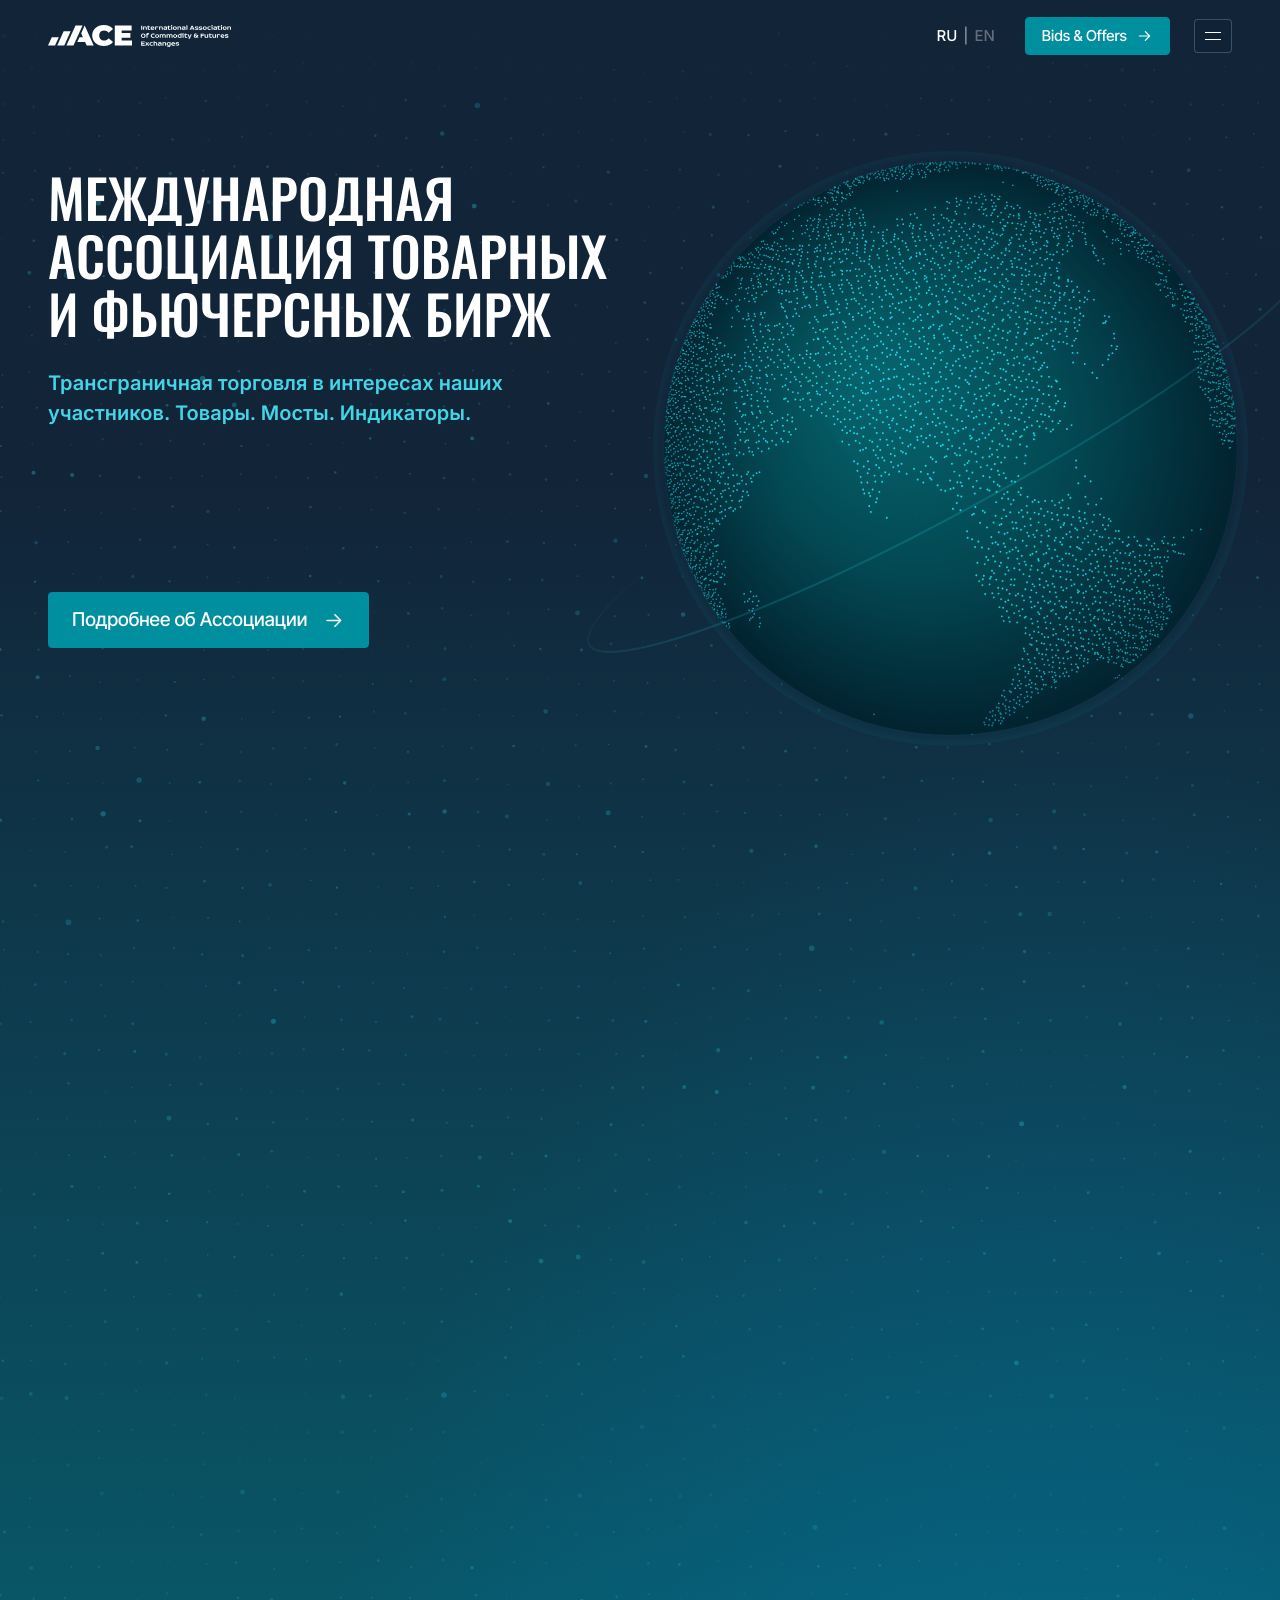
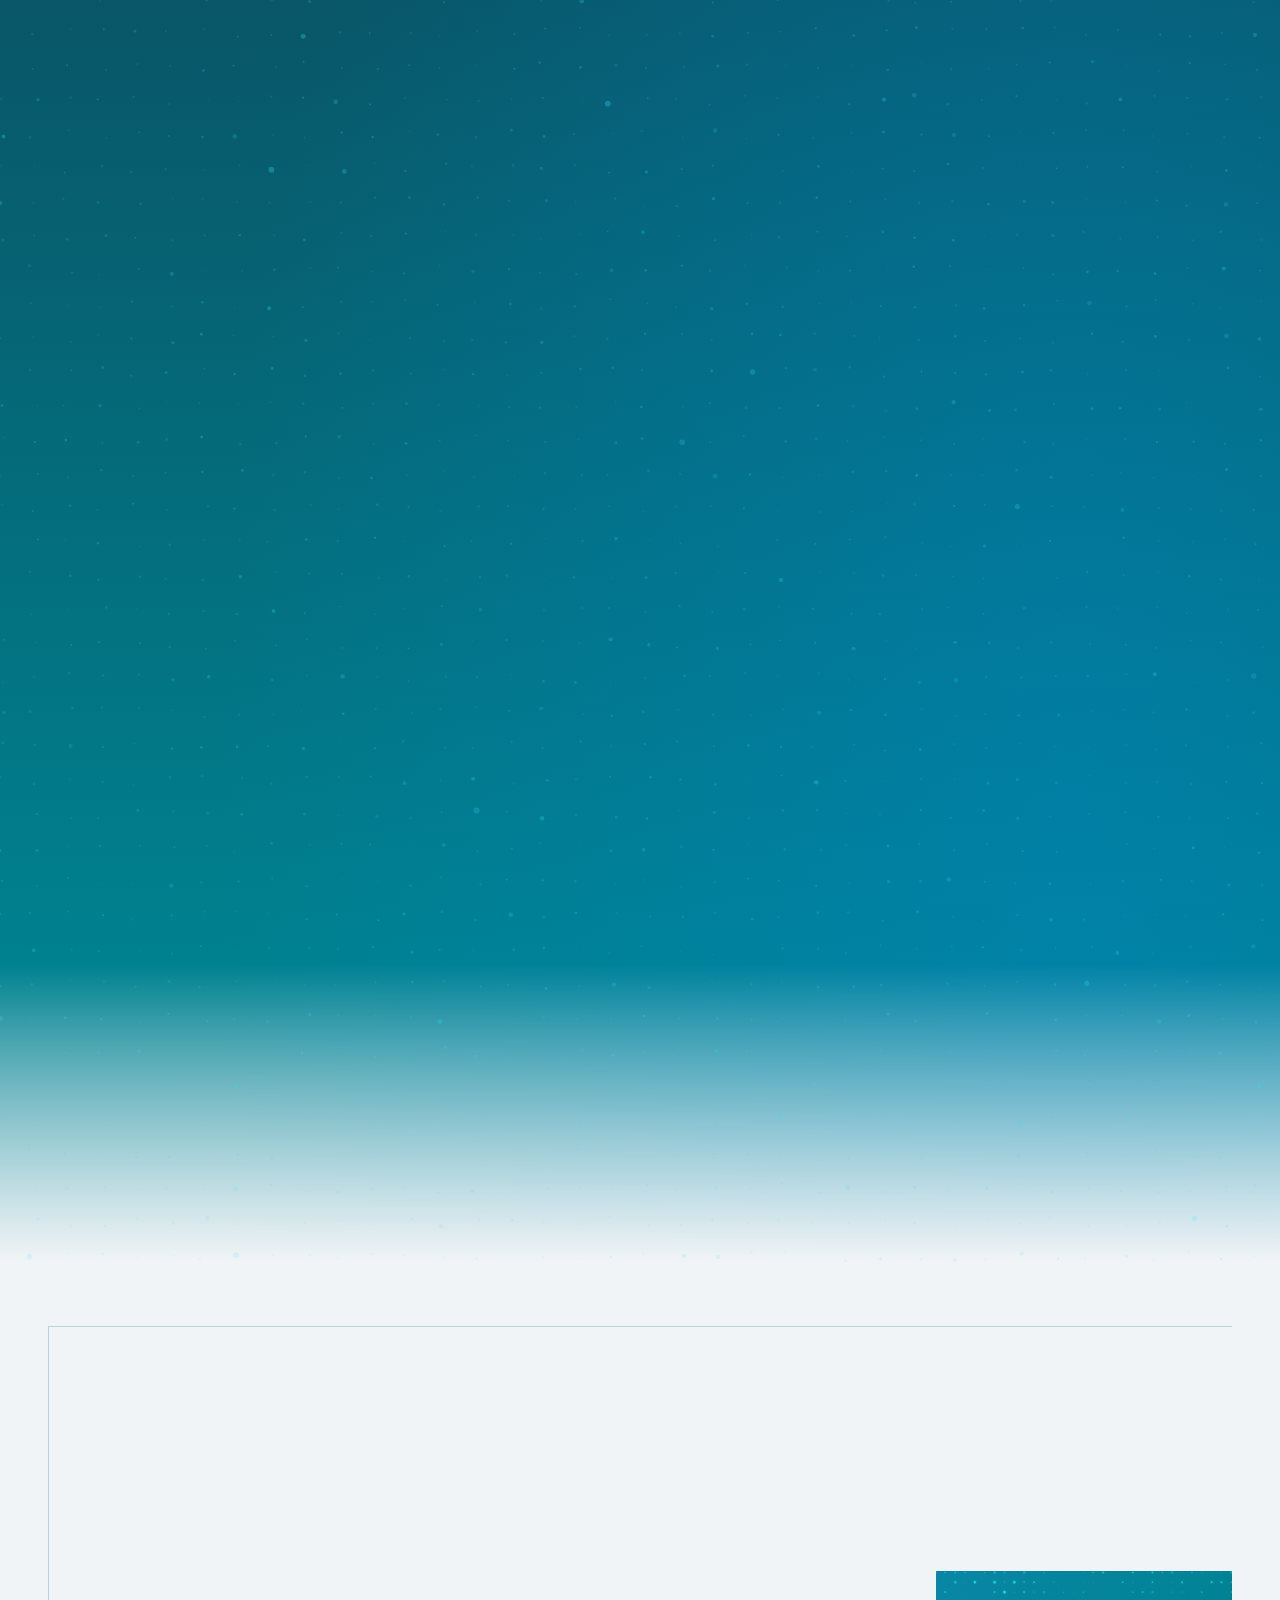
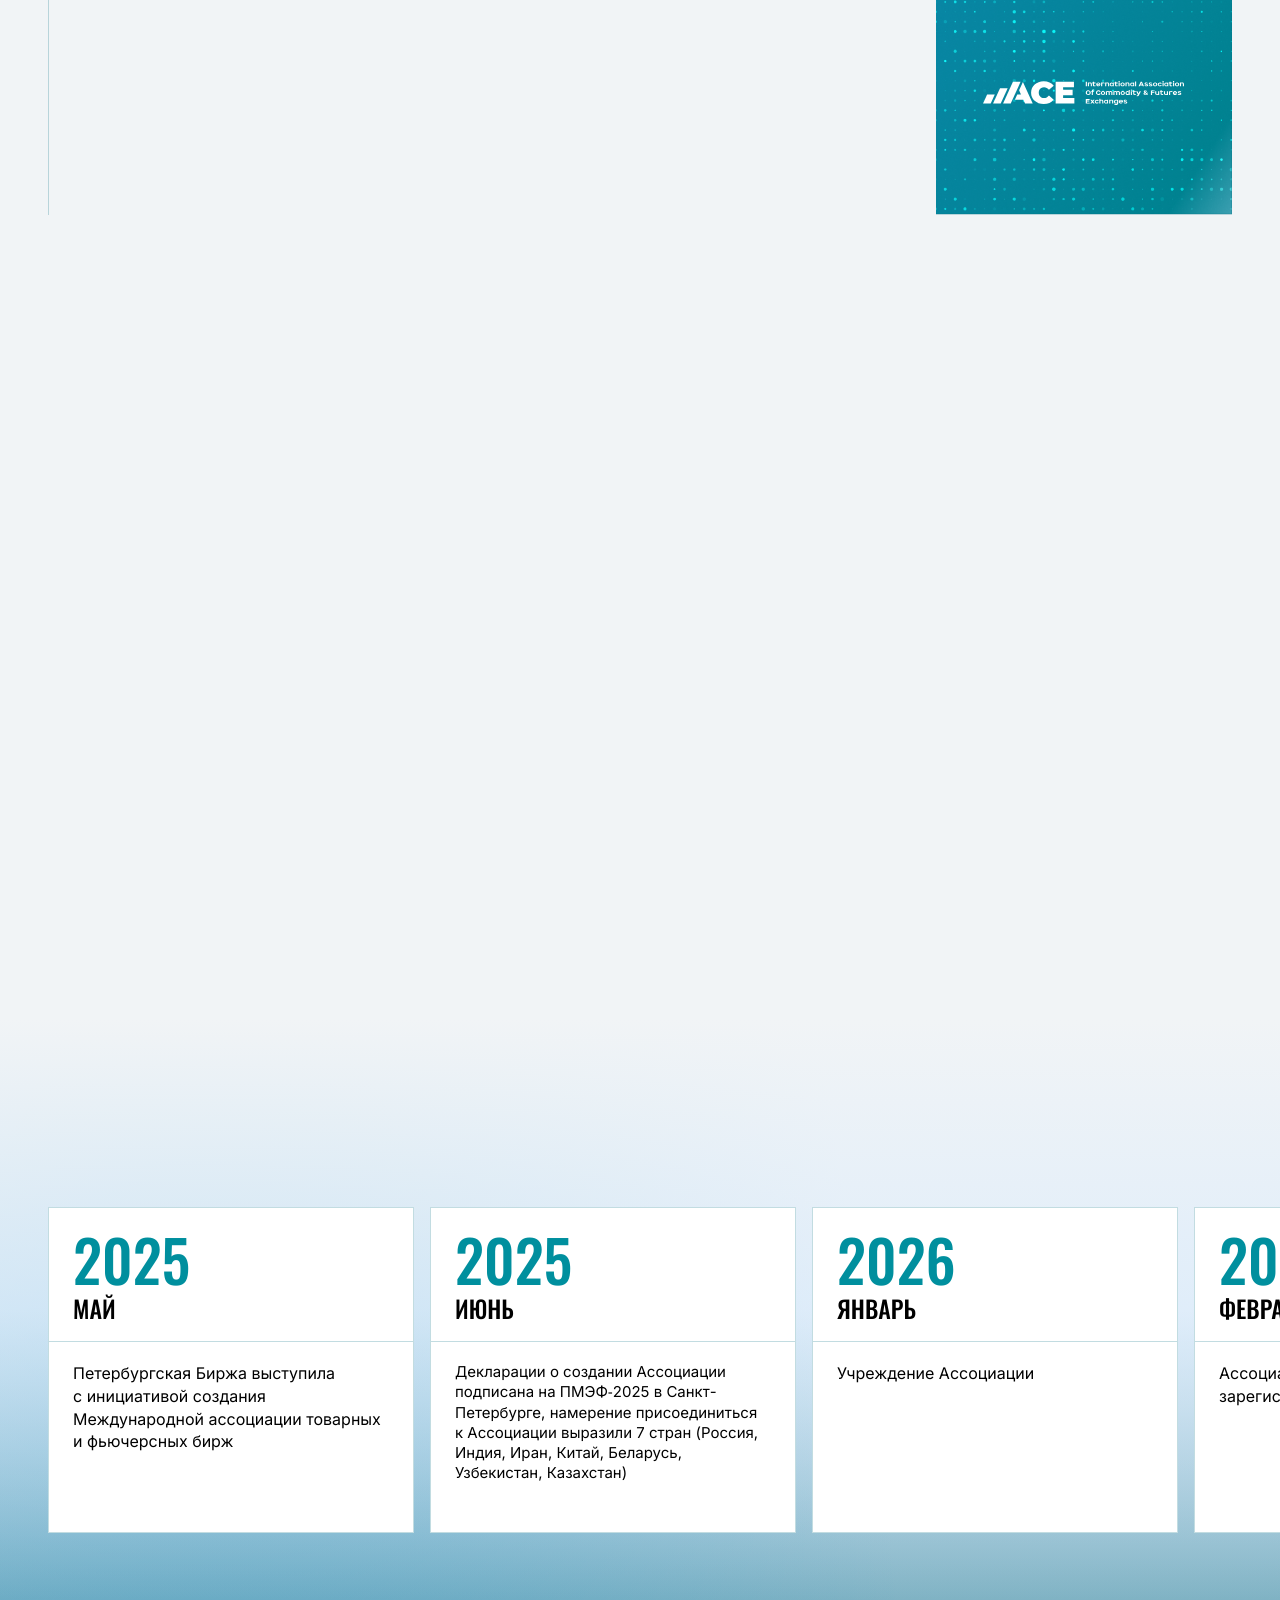
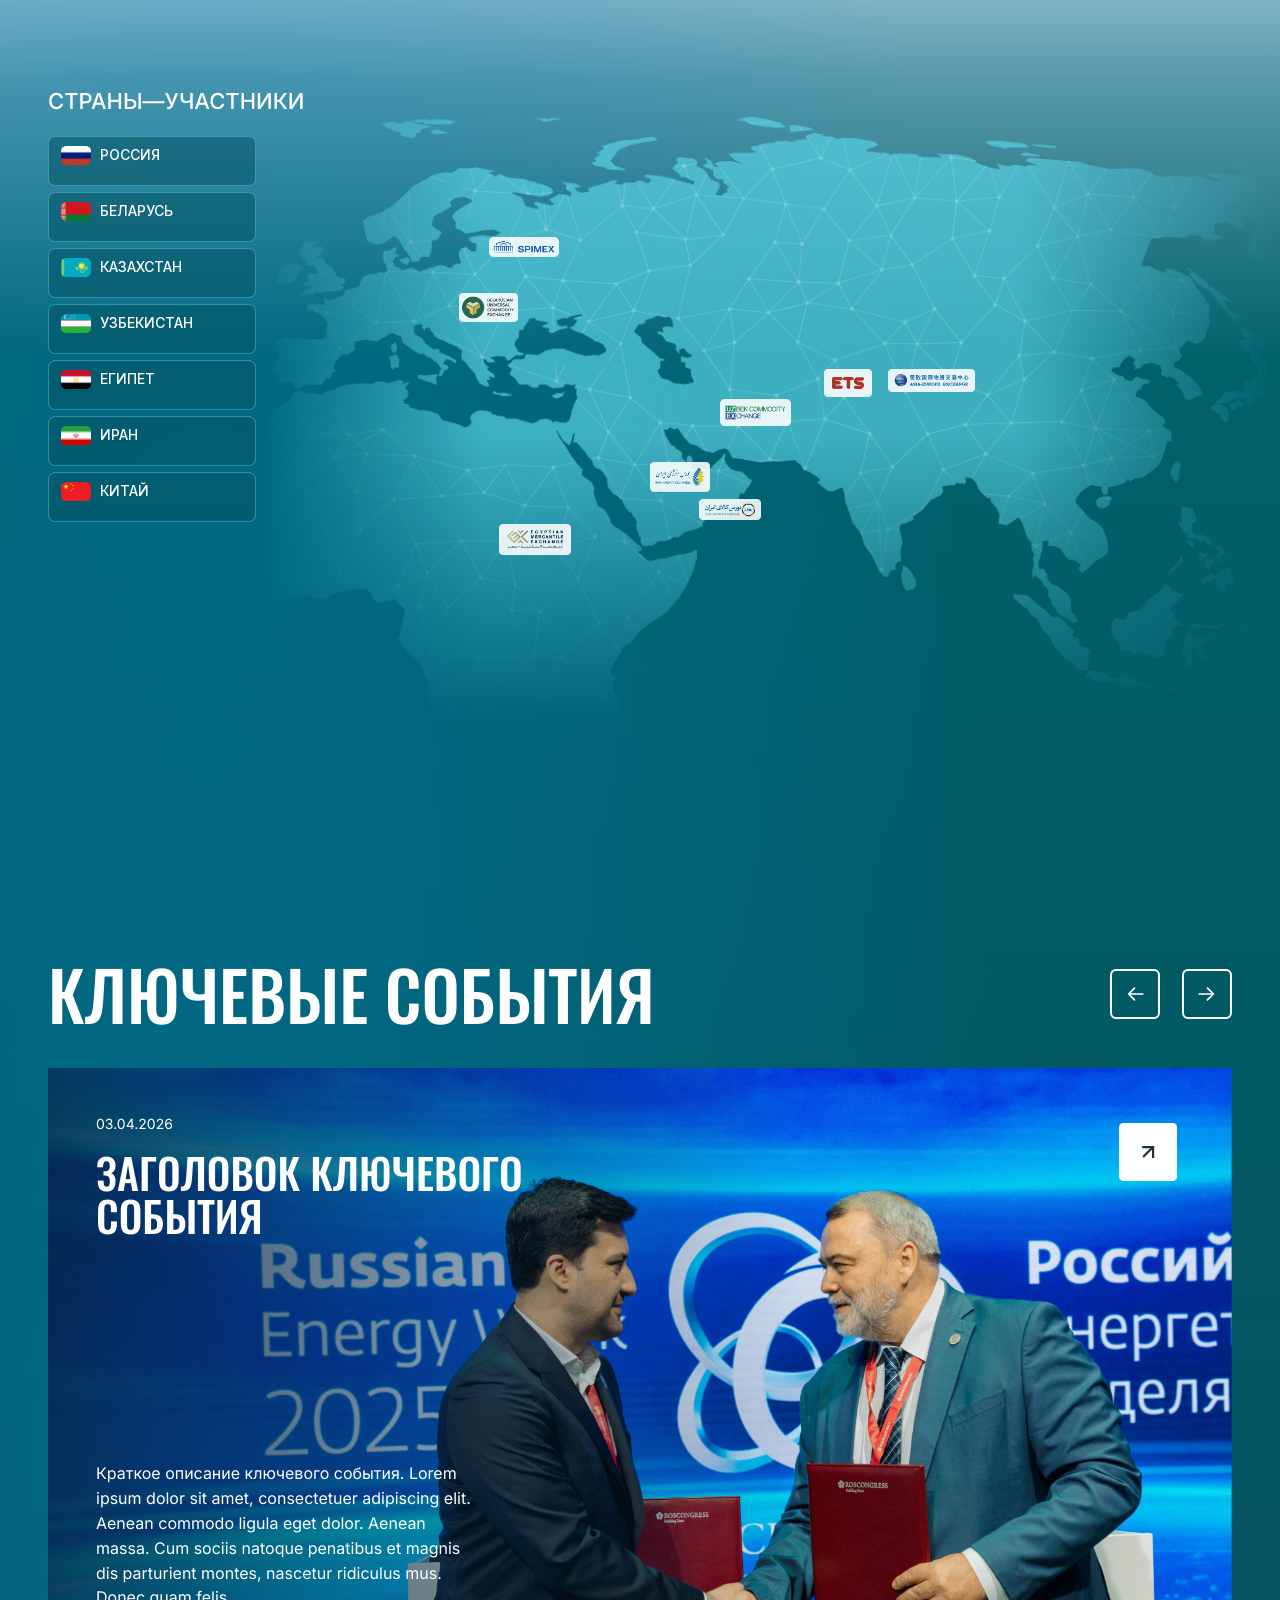
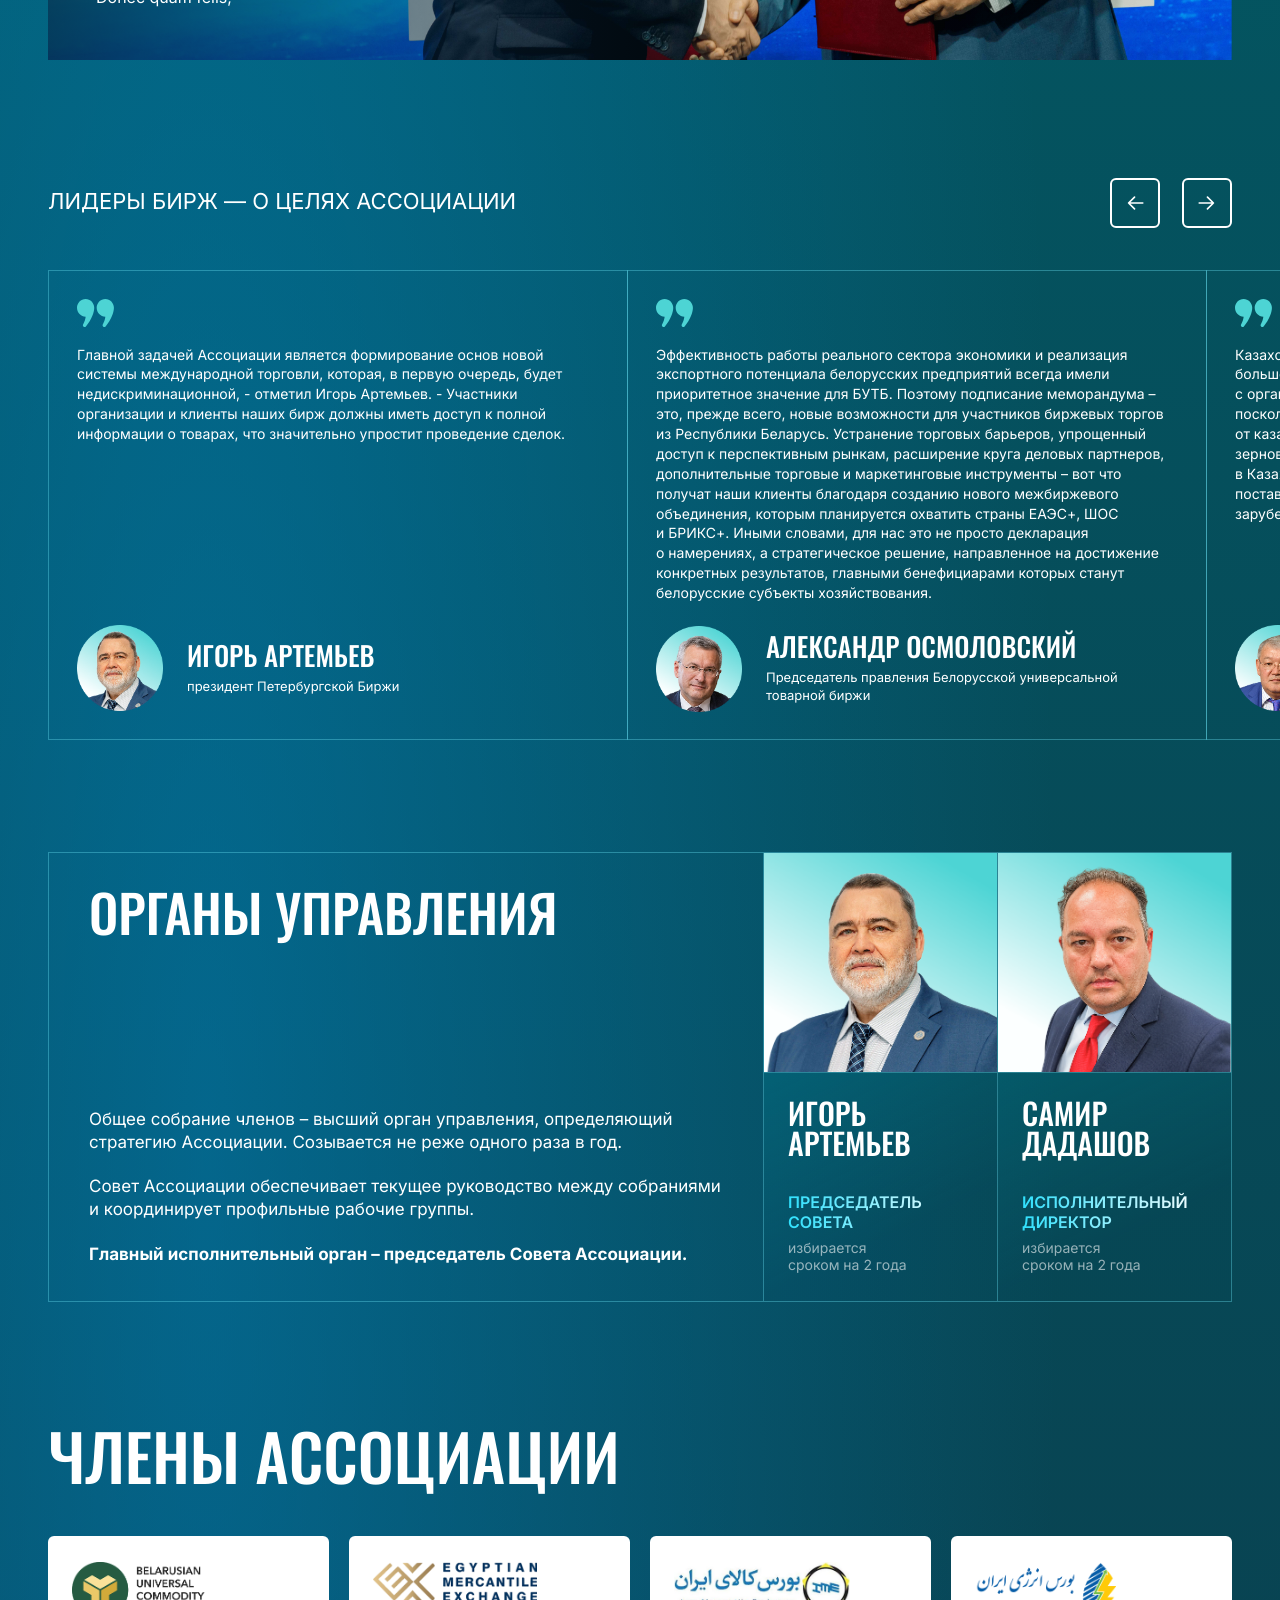
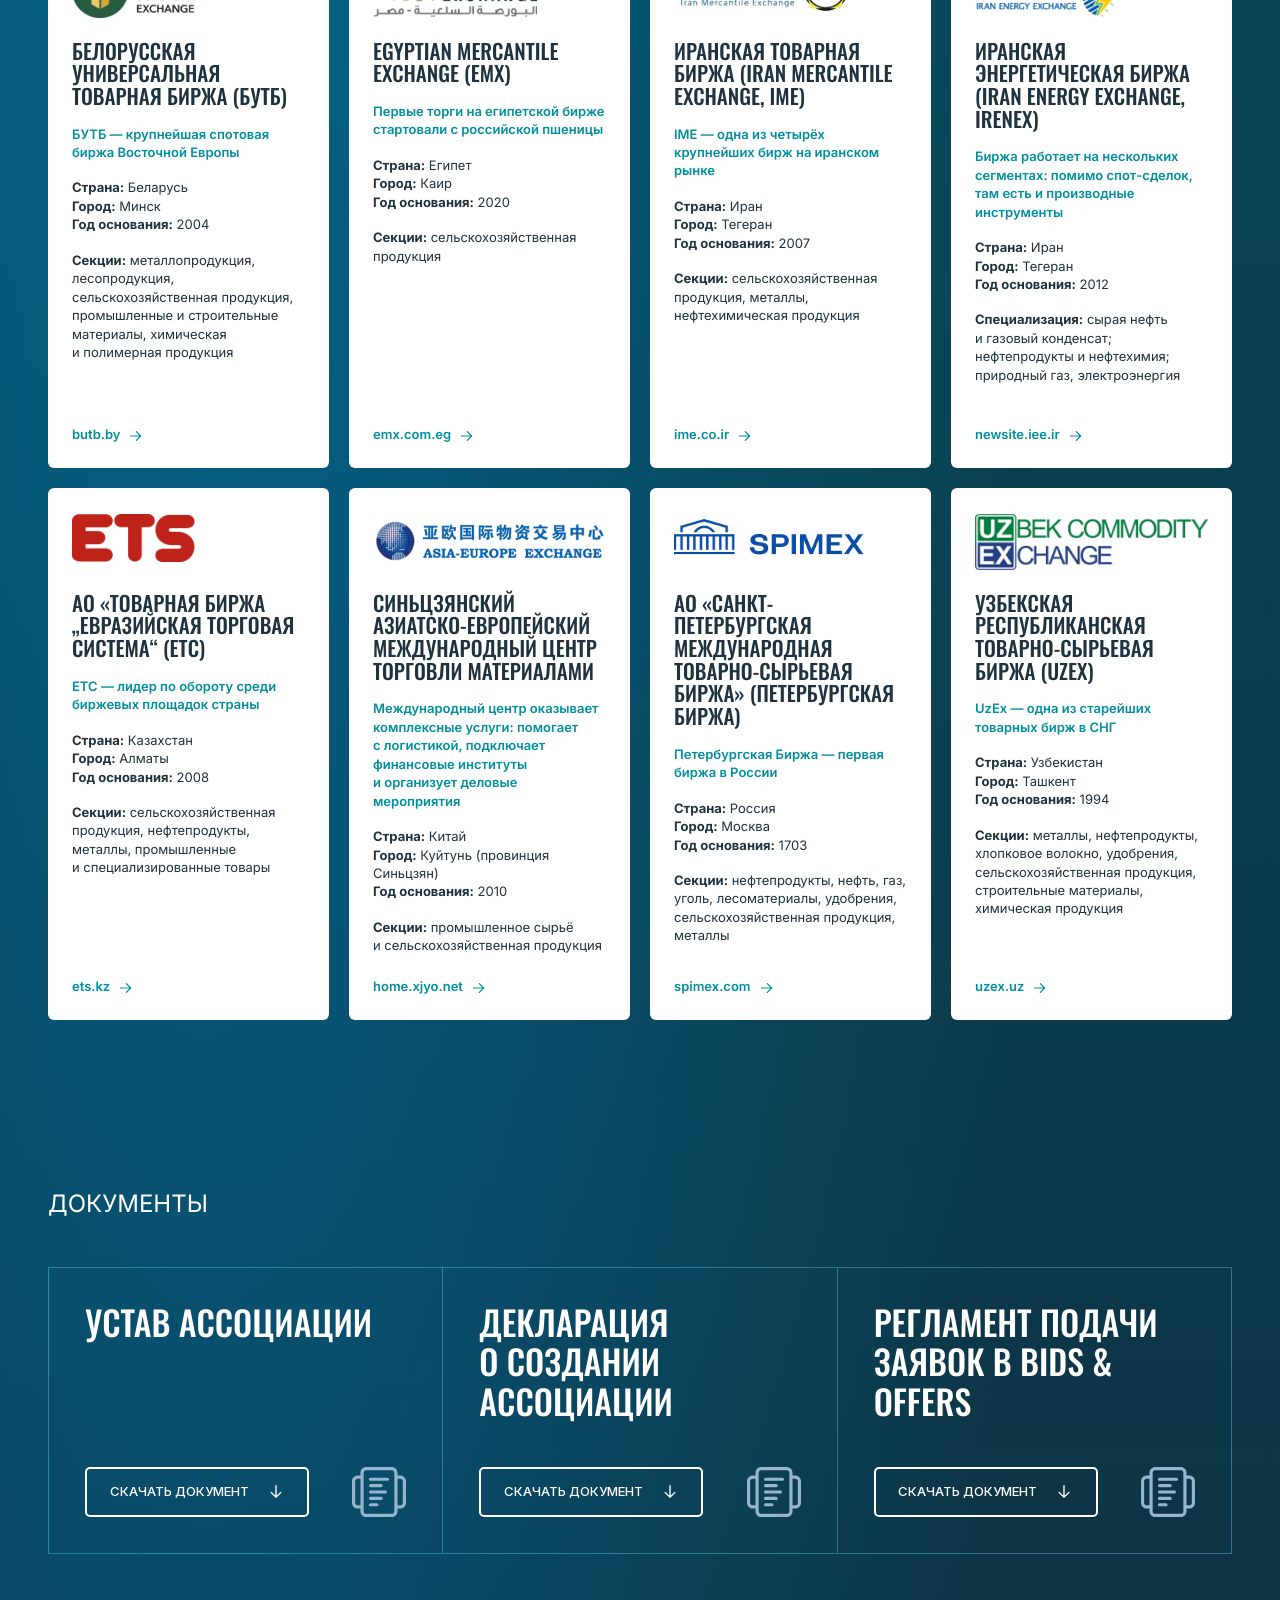
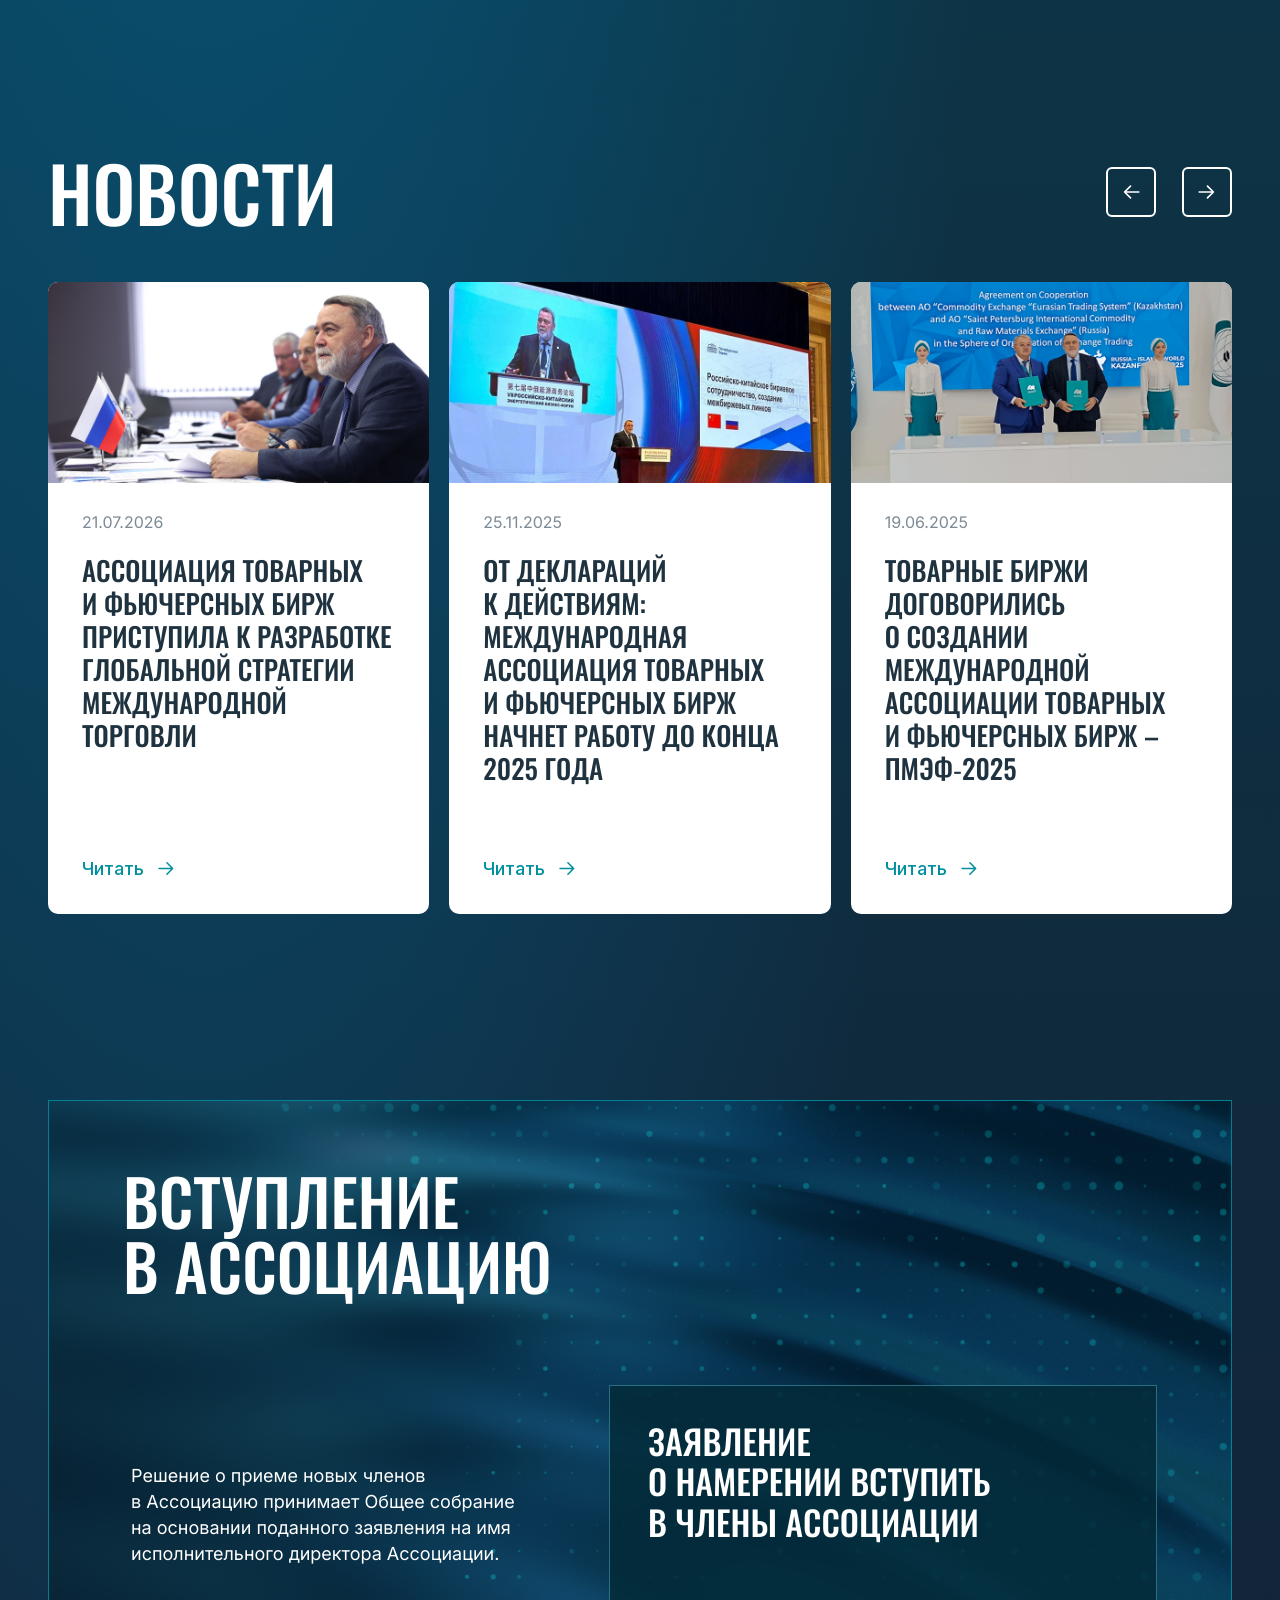
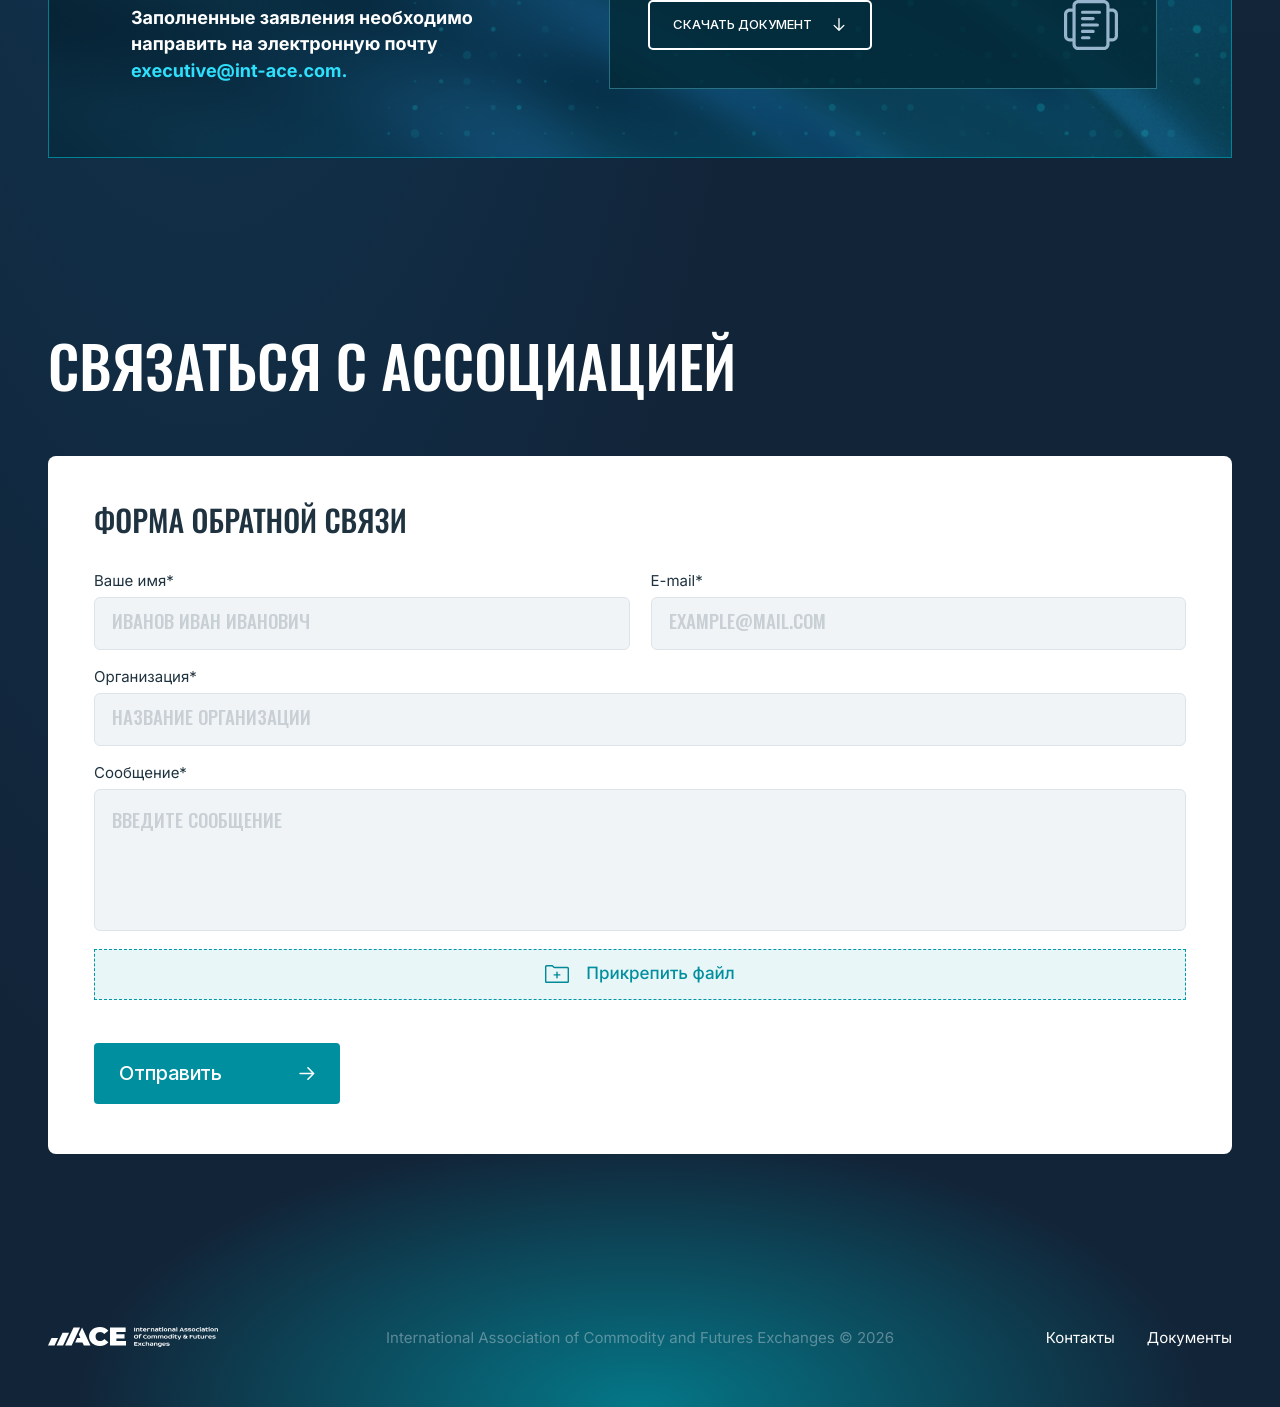
==== index.html @ a26d24db "Initial static site handoff" ====
<!DOCTYPE html>
<html class="is-loading" lang="ru">
<head>
  <meta charset="utf-8">
  <meta name="viewport" content="width=device-width, initial-scale=1">
  <meta name="color-scheme" content="light">
  <meta name="description" content="Трансграничная торговля в интересах наших участников. Товары. Мосты. Индикаторы.">
  <meta property="og:type" content="website">
  <meta property="og:locale" content="ru_RU">
  <meta property="og:title" content="Международная ассоциация товарных и фьючерсных бирж">
  <meta property="og:description" content="Трансграничная торговля в интересах наших участников. Товары. Мосты. Индикаторы.">
  <meta property="og:image" content="https://imonsergey.github.io/ACE-CLIENT-DEPLOY/assets/images/meta/social-preview.jpg">
  <meta name="twitter:card" content="summary_large_image">
  <meta name="twitter:title" content="Международная ассоциация товарных и фьючерсных бирж">
  <meta name="twitter:description" content="Трансграничная торговля в интересах наших участников. Товары. Мосты. Индикаторы.">
  <meta name="twitter:image" content="https://imonsergey.github.io/ACE-CLIENT-DEPLOY/assets/images/meta/social-preview.jpg">
  <title>Международная ассоциация товарных и фьючерсных бирж</title>
  <link rel="icon" href="assets/images/meta/favicon.ico" sizes="80x80">
  <link rel="stylesheet" href="assets/css/fonts.css">
  <link rel="stylesheet" href="assets/css/styles.css">
  <link rel="stylesheet" href="assets/css/motion.css">
</head>
<body>
  <div class="preloader" id="site-preloader" role="status" aria-live="polite" aria-label="Загрузка сайта">
    <div class="preloader__mark" aria-hidden="true">
      <img src="assets/images/brand/logo-ace.svg" alt="">
    </div>
    <span class="preloader__percent">0%</span>
    <span class="preloader__track" aria-hidden="true"><span class="preloader__bar"></span></span>
  </div>

  <svg class="svg-sprite" aria-hidden="true">
    <symbol id="icon-arrow" viewBox="0 0 24 24">
      <path d="M3.5 12H19M12.5 5.5L19 12l-6.5 6.5" fill="none" stroke="currentColor" stroke-width="1.8" stroke-linecap="round" stroke-linejoin="round"/>
    </symbol>
  </svg>

  <main class="site-shell">
    <header class="site-header">
      <div class="site-header__inner layout-container">
        <a class="brand" href="#" aria-label="Международная ассоциация товарных и фьючерсных бирж">
          <span class="brand__art" aria-hidden="true">
            <img class="brand__ace" src="assets/images/brand/logo-ace.svg" alt="">
            <img class="brand__caption" src="assets/images/brand/logo-caption.svg" alt="">
          </span>
        </a>

        <nav class="site-nav" id="site-navigation" aria-label="Основная навигация">
          <a class="typo" href="#about">Об Ассоциации</a>
          <a class="typo" href="#events">Ключевые события</a>
          <a class="typo" href="#governance">Органы управления</a>
          <a class="typo" href="#members">Члены Ассоциации</a>
          <a class="typo" href="#documents">Документы</a>
          <a class="typo" href="#news">Новости</a>
          <a class="typo" href="#contacts">Контакты</a>
          <a class="site-nav__request" href="bids-offers/">
            <span>Bids &amp; Offers</span>
            <svg class="icon-arrow" aria-hidden="true"><use href="#icon-arrow"/></svg>
          </a>
        </nav>

        <div class="site-language" role="group" aria-label="Language">
          <span lang="ru">RU</span>
          <span class="site-language__separator" aria-hidden="true">|</span>
          <span class="site-language__muted" lang="en">EN</span>
        </div>

        <a class="header-request" href="bids-offers/">
          <span>Bids &amp; Offers</span>
          <svg class="icon-arrow" aria-hidden="true"><use href="#icon-arrow"/></svg>
        </a>

        <button class="menu-toggle" type="button" aria-label="Открыть меню" aria-controls="site-navigation" aria-expanded="false">
          <span class="menu-toggle__lines" aria-hidden="true"></span>
        </button>
      </div>
    </header>

    <section class="visual-stage" aria-labelledby="hero-title">
      <canvas class="visual-stage__dot-field" aria-hidden="true"></canvas>

      <section class="hero layout-container">
        <div class="hero__content">
          <h1 class="hero__title typo" id="hero-title">Международная ассоциация товарных и фьючерсных бирж</h1>

          <div class="hero__copy">
            <p class="hero__text typo">Трансграничная торговля в интересах наших участников. Товары. Мосты. Индикаторы.</p>
            <a class="hero__request" href="#about">
              <span class="typo">Подробнее об Ассоциации</span>
              <svg class="icon-arrow" aria-hidden="true"><use href="#icon-arrow"/></svg>
            </a>
          </div>
        </div>

        <div class="hero__visual">
          <div class="hero__globe-shell">
            <div class="hero__globe-canvas">
              <canvas id="axe-globe" role="img" aria-label="Интерактивный глобус"></canvas>
            </div>
            <img class="hero__globe-orbit" src="assets/images/hero/globe-orbit.svg" alt="" width="754" height="487" aria-hidden="true">
          </div>
        </div>
      </section>

      <section class="bids-promo layout-container" aria-labelledby="bids-promo-title">
        <div class="bids-promo__media" aria-hidden="true">
          <img class="bids-promo__photo" src="assets/images/bids-offers-promo/terminal-photo.png" alt="" width="1461" height="918" decoding="async">
          <img class="bids-promo__network" src="assets/images/bids-offers-promo/commodity-network.png" alt="" width="1221" height="918" decoding="async">
        </div>

        <div class="bids-promo__content">
          <h2 class="bids-promo__title typo" id="bids-promo-title">Bids &amp; Offers</h2>

          <ul class="bids-promo__list">
            <li class="typo">Подать/просмотреть заявки на межбиржевые сделки</li>
            <li class="typo">Подача и просмотр заявок доступны только авторизованным представителям бирж-членов Ассоциации</li>
            <li class="typo">Для выставления заявки обращайтесь на вашу национальную биржу, входящую в Ассоциацию</li>
          </ul>

          <a class="bids-promo__link" href="bids-offers/">
            <span class="typo">Открыть Bids &amp; Offers</span>
            <svg class="icon-arrow" aria-hidden="true"><use href="#icon-arrow"/></svg>
          </a>
        </div>
      </section>

      <section class="association-mosaic layout-container" id="about" aria-labelledby="association-mosaic-title">

        <div class="association-mosaic__photo association-mosaic__photo--wheat"><img src="assets/images/association-mosaic/photos/wheat.jpg" alt="" width="768" height="633" loading="lazy" decoding="async"></div>
        <div class="association-mosaic__photo association-mosaic__photo--fertilizer"><img src="assets/images/association-mosaic/photos/fertilizer.jpg" alt="" width="768" height="633" loading="lazy" decoding="async"></div>
        <div class="association-mosaic__photo association-mosaic__photo--metals"><img src="assets/images/association-mosaic/photos/metals.jpg" alt="" width="768" height="633" loading="lazy" decoding="async"></div>
        <div class="association-mosaic__photo association-mosaic__photo--sugar"><img src="assets/images/association-mosaic/photos/sugar.jpg" alt="" width="768" height="633" loading="lazy" decoding="async"></div>
        <div class="association-mosaic__photo association-mosaic__photo--pistachios"><img src="assets/images/association-mosaic/photos/pistachios.jpg" alt="" width="768" height="633" loading="lazy" decoding="async"></div>
        <div class="association-mosaic__photo association-mosaic__photo--timber"><img src="assets/images/association-mosaic/photos/timber.jpg" alt="" width="768" height="633" loading="lazy" decoding="async"></div>
        <div class="association-mosaic__photo association-mosaic__photo--oil"><img src="assets/images/association-mosaic/photos/oil.jpg" alt="" width="768" height="633" loading="lazy" decoding="async"></div>

        <div class="association-mosaic__metric association-mosaic__metric--exchanges">
          <strong>8</strong>
          <span class="typo">бирж</span>
        </div>
        <div class="association-mosaic__metric association-mosaic__metric--turnover">
          <strong>100+</strong>
          <b class="typo">млрд $</b>
          <span class="typo">оборот торгов<br>на товарных рынках</span>
        </div>
        <div class="association-mosaic__metric association-mosaic__metric--countries">
          <strong>7</strong>
          <span class="typo">стран-участниц</span>
        </div>

        <article class="association-mosaic__about">
          <h2 class="typo" id="association-mosaic-title">Об ассоциации</h2>
          <p class="typo">Международная ассоциация товарных и фьючерсных бирж создана для укрепления взаимодействия участников товарных и товарно-деривативных рынков ЕАЭС+, БРИКС+ и ШОС. Это новая наднациональная площадка для выстраивания экономических мостов, которые соединят товарные потоки и рынки в интересах этих государств.</p>
        </article>

        <nav class="association-mosaic__nav" aria-label="Об ассоциации">
          <a class="association-mosaic__nav-card association-mosaic__nav-card--goals" href="#goals">
            <span class="association-mosaic__nav-title typo">Цели<br>и задачи</span>
            <span class="association-mosaic__nav-footer" aria-hidden="true"><img class="association-mosaic__nav-icon" src="assets/images/association-mosaic/icons/goals.svg" alt="" width="36" height="36"><img class="association-mosaic__nav-arrow" src="assets/images/association-mosaic/icons/down.svg" alt="" width="35" height="35"></span>
          </a>
          <a class="association-mosaic__nav-card association-mosaic__nav-card--directions" href="#directions">
            <span class="association-mosaic__nav-title typo">Направления<br>деятельности</span>
            <span class="association-mosaic__nav-footer" aria-hidden="true"><img class="association-mosaic__nav-icon" src="assets/images/association-mosaic/icons/directions.svg" alt="" width="36" height="37"><img class="association-mosaic__nav-arrow" src="assets/images/association-mosaic/icons/down.svg" alt="" width="35" height="35"></span>
          </a>
          <a class="association-mosaic__nav-card association-mosaic__nav-card--stages" href="#timeline">
            <span class="association-mosaic__nav-title typo">Этапы<br>развития</span>
            <span class="association-mosaic__nav-footer" aria-hidden="true"><img class="association-mosaic__nav-icon" src="assets/images/association-mosaic/icons/stages.svg" alt="" width="36" height="36"><img class="association-mosaic__nav-arrow" src="assets/images/association-mosaic/icons/down.svg" alt="" width="35" height="35"></span>
          </a>
          <a class="association-mosaic__nav-card association-mosaic__nav-card--members" href="#members">
            <span class="association-mosaic__nav-title typo">Участники<br>ассоциации</span>
            <span class="association-mosaic__nav-footer" aria-hidden="true"><img class="association-mosaic__nav-icon" src="assets/images/association-mosaic/icons/members.svg" alt="" width="36" height="36"><img class="association-mosaic__nav-arrow" src="assets/images/association-mosaic/icons/down.svg" alt="" width="35" height="35"></span>
          </a>
        </nav>
      </section>

      <section class="goal-statement layout-container" id="goals" aria-labelledby="goal-statement-title">
        <p class="goal-statement__label typo">Наша цель</p>
        <h2 class="goal-statement__title" id="goal-statement-title">Создание виртуальной торговой платформы, позволяющей связать биржи-члены Ассоциации в единую цифровую систему и существенно увеличить объемы трансграничной торговли.</h2>
      </section>
    </section>

    <section class="tasks" id="tasks" aria-labelledby="tasks-title">
      <div class="tasks__grid layout-container" data-responsive-slider data-slider-breakpoint="780">
        <header class="tasks__header">
          <h2 id="tasks-title">Наши<br class="tasks__title-break"> задачи</h2>
          <div class="tasks__controls" role="group" aria-label="Управление слайдером" data-slider-controls>
            <button class="slider-control" type="button" aria-label="Предыдущая задача" data-slider-previous>
              <img class="slider-control__icon slider-control__icon--static" src="assets/images/ui/slider-arrow-left.svg" alt="" width="36" height="36">
              <img class="slider-control__icon slider-control__icon--active" src="assets/images/ui/slider-arrow-left-active.svg" alt="" width="36" height="36">
            </button>
            <button class="slider-control" type="button" aria-label="Следующая задача" data-slider-next>
              <img class="slider-control__icon slider-control__icon--static" src="assets/images/ui/slider-arrow-right.svg" alt="" width="36" height="36">
              <img class="slider-control__icon slider-control__icon--active" src="assets/images/ui/slider-arrow-right-active.svg" alt="" width="36" height="36">
            </button>
          </div>
        </header>

        <article class="tasks__card is-active" data-slider-slide>
          <span class="tasks__number">01</span>
          <p>Развивать межбиржевое взаимодействие и прямые торговые связей</p>
        </article>
        <article class="tasks__card" data-slider-slide>
          <span class="tasks__number">02</span>
          <p>Внедрять принципы недискриминационной торговли, развивать организованные товарные рынки на основе лучших практик</p>
        </article>
        <article class="tasks__card" data-slider-slide>
          <span class="tasks__number">03</span>
          <p>Содействовать гармонизации регламентов, стандартов и правил допуска к торгам</p>
        </article>
        <article class="tasks__card" data-slider-slide>
          <span class="tasks__number">04</span>
          <p>Содействовать формированию репрезентативных международных товарных индикаторов и бенчмарков на ключевые товарные группы</p>
        </article>
        <article class="tasks__card" data-slider-slide>
          <span class="tasks__number">05</span>
          <p>Создать единое коммуникационное пространство для практического взаимодействия профессиональных участников</p>
        </article>
        <article class="tasks__card" data-slider-slide>
          <span class="tasks__number">06</span>
          <p>Защищать общие интересы участников и представлять их на международном уровне</p>
        </article>

        <div class="tasks__logo" aria-hidden="true">
          <img src="assets/images/tasks/logo.svg" alt="" width="249" height="30">
        </div>
      </div>
    </section>

    <section class="directions" id="directions" aria-labelledby="directions-title">
      <div class="directions__inner layout-container">
        <header class="directions__header">
          <h2 id="directions-title">Направления деятельности</h2>
          <div class="directions__controls" role="group" aria-label="Управление слайдером" data-slider-controls>
            <button class="slider-control" type="button" aria-label="Предыдущее направление" data-slider-previous>
              <img class="slider-control__icon slider-control__icon--static" src="assets/images/ui/slider-arrow-left.svg" alt="" width="36" height="36">
              <img class="slider-control__icon slider-control__icon--active" src="assets/images/ui/slider-arrow-left-active.svg" alt="" width="36" height="36">
            </button>
            <button class="slider-control" type="button" aria-label="Следующее направление" data-slider-next>
              <img class="slider-control__icon slider-control__icon--static" src="assets/images/ui/slider-arrow-right.svg" alt="" width="36" height="36">
              <img class="slider-control__icon slider-control__icon--active" src="assets/images/ui/slider-arrow-right-active.svg" alt="" width="36" height="36">
            </button>
          </div>
        </header>

        <div class="directions__grid" data-responsive-slider data-slider-breakpoint="780">
          <article class="directions__card directions__card--featured is-active" data-slider-slide>
            <h3>Межбиржевое сотрудничество с зарубежными партнерами, включая развитие трансграничной биржевой торговли</h3>
            <span class="directions__number">01</span>
          </article>
          <article class="directions__card" data-slider-slide>
            <h3>Формирование совместных продуктов и услуг</h3>
            <span class="directions__number">02</span>
          </article>
          <article class="directions__card" data-slider-slide>
            <h3>Гармонизация регулирования и устранение барьеров</h3>
            <span class="directions__number">03</span>
          </article>
          <article class="directions__card" data-slider-slide>
            <h3>Создание базы для формирования ценовых показателей</h3>
            <span class="directions__number">04</span>
          </article>
          <article class="directions__card" data-slider-slide>
            <h3>Защита интересов участников и экспертная деятельность</h3>
            <span class="directions__number">05</span>
          </article>
        </div>
      </div>
    </section>

    <div class="lower-stage">
      <section class="timeline" id="timeline" aria-labelledby="timeline-title">
        <header class="timeline__header layout-container">
          <h2 id="timeline-title">Этапы развития</h2>
          <div class="timeline__controls" role="group" aria-label="Управление слайдером" data-slider-controls>
            <button class="slider-control" type="button" aria-label="Предыдущий этап" data-slider-previous>
              <img class="slider-control__icon slider-control__icon--static" src="assets/images/ui/slider-arrow-left.svg" alt="" width="36" height="36">
              <img class="slider-control__icon slider-control__icon--active" src="assets/images/ui/slider-arrow-left-active.svg" alt="" width="36" height="36">
            </button>
            <button class="slider-control" type="button" aria-label="Следующий этап" data-slider-next>
              <img class="slider-control__icon slider-control__icon--static" src="assets/images/ui/slider-arrow-right.svg" alt="" width="36" height="36">
              <img class="slider-control__icon slider-control__icon--active" src="assets/images/ui/slider-arrow-right-active.svg" alt="" width="36" height="36">
            </button>
          </div>
        </header>

        <div class="timeline__track" data-responsive-slider data-slider-mode="track">
          <article class="timeline__card is-active" data-slider-slide>
            <header><strong>2025</strong><span>Май</span></header>
            <p>Петербургская Биржа выступила с инициативой создания Международной ассоциации товарных и фьючерсных бирж</p>
          </article>
          <article class="timeline__card" data-slider-slide>
            <header><strong>2025</strong><span>Июнь</span></header>
            <p>Декларации о создании Ассоциации подписана на ПМЭФ-2025 в Санкт-Петербурге, намерение присоединиться к Ассоциации выразили 7 стран (Россия, Индия, Иран, Китай, Беларусь, Узбекистан, Казахстан)</p>
          </article>
          <article class="timeline__card" data-slider-slide>
            <header><strong>2026</strong><span>Январь</span></header>
            <p>Учреждение Ассоциации</p>
          </article>
          <article class="timeline__card" data-slider-slide>
            <header><strong>2026</strong><span>Февраль</span></header>
            <p>Ассоциация официально зарегистрирована</p>
          </article>
          <article class="timeline__card" data-slider-slide>
            <header><strong>2026</strong><span>Март</span></header>
            <p>Состоялась регистрация Ассоциации, прошло первое заседание. Египетская товарная биржа принята в Ассоциацию</p>
          </article>
          <article class="timeline__card" data-slider-slide>
            <header><strong>2026</strong><span>Июль</span></header>
            <p>Началась разработка стратегии. В ассоциацию принята Иранская энергетическая биржа (IEE). Общее число участников - 8 бирж из 7 стран. Заинтересованность в участии в Ассоциации выразили товарные биржи Турции, Зимбабве, Танзании.</p>
          </article>
        </div>
      </section>

      <section class="countries-map" id="countries" aria-labelledby="countries-title" data-countries-map>
        <h2 class="countries-map__title typo" id="countries-title">Страны—участники</h2>

        <div class="countries-map__desktop">
          <div class="countries-map__surface" data-map-scene>
            <img class="countries-map__map countries-map__map--desktop" src="assets/images/countries/map.png" alt="" width="2382" height="1722" loading="lazy">
            <svg class="countries-map__connections" aria-hidden="true" data-map-connections></svg>

            <div class="countries-map__logos" aria-hidden="true">
              <img class="countries-map__logo countries-map__logo--spimex" src="assets/images/countries/logos/spimex.png" alt="" width="267" height="75" data-map-logo="russia">
              <img class="countries-map__logo countries-map__logo--butb" src="assets/images/countries/logos/butb.png" alt="" width="222" height="111" data-map-logo="belarus">
              <img class="countries-map__logo countries-map__logo--ets" src="assets/images/countries/logos/ets.png" alt="" width="180" height="105" data-map-logo="kazakhstan">
              <img class="countries-map__logo countries-map__logo--uzex" src="assets/images/countries/logos/uzex.png" alt="" width="270" height="102" data-map-logo="uzbekistan">
              <img class="countries-map__logo countries-map__logo--emx" src="assets/images/countries/logos/emx.png" alt="" width="273" height="120" data-map-logo="egypt">
              <img class="countries-map__logo countries-map__logo--ime" src="assets/images/countries/logos/ime.png" alt="" width="234" height="81" data-map-logo="iran">
              <img class="countries-map__logo countries-map__logo--irenex" src="assets/images/countries/logos/irenex.png" alt="" width="225" height="113" data-map-logo="iran">
              <img class="countries-map__logo countries-map__logo--asia" src="assets/images/countries/logos/asia-europe-exchange.png" alt="" width="327" height="87" data-map-logo="china">
            </div>
          </div>

          <div class="countries-map__cards">
            <button class="countries-map__country-card" type="button" data-map-country="russia">
              <span class="countries-map__country-heading"><img src="assets/images/flags/flag-russia.png" alt="" width="140" height="92"><strong>Россия</strong></span>
              <span class="countries-map__country-details"><span class="countries-map__country-copy">АО «Санкт-Петербургская Международная Товарно-сырьевая Биржа» (Петербургская Биржа)</span></span>
            </button>
            <button class="countries-map__country-card" type="button" data-map-country="belarus">
              <span class="countries-map__country-heading"><img src="assets/images/flags/flag-belarus.png" alt="" width="140" height="92"><strong>Беларусь</strong></span>
              <span class="countries-map__country-details"><span class="countries-map__country-copy">Белорусская универсальная товарная биржа (БУТБ)</span></span>
            </button>
            <button class="countries-map__country-card" type="button" data-map-country="kazakhstan">
              <span class="countries-map__country-heading"><img src="assets/images/flags/flag-kazakhstan.png" alt="" width="140" height="92"><strong>Казахстан</strong></span>
              <span class="countries-map__country-details"><span class="countries-map__country-copy">АО «Товарная биржа „Евразийская торговая система“ (ЕТС)</span></span>
            </button>
            <button class="countries-map__country-card" type="button" data-map-country="uzbekistan">
              <span class="countries-map__country-heading"><img src="assets/images/flags/flag-uzbekistan.png" alt="" width="140" height="92"><strong>Узбекистан</strong></span>
              <span class="countries-map__country-details"><span class="countries-map__country-copy">Узбекская республиканская товарно-сырьевая биржа (UzEx)</span></span>
            </button>
            <button class="countries-map__country-card" type="button" data-map-country="egypt">
              <span class="countries-map__country-heading"><img src="assets/images/flags/flag-egypt.png" alt="" width="140" height="92"><strong>Египет</strong></span>
              <span class="countries-map__country-details"><span class="countries-map__country-copy">Egyptian Mercantile Exchange (EMX)</span></span>
            </button>
            <button class="countries-map__country-card" type="button" data-map-country="iran">
              <span class="countries-map__country-heading"><img src="assets/images/flags/flag-iran.png" alt="" width="140" height="92"><strong>Иран</strong></span>
              <span class="countries-map__country-details">
                <span class="countries-map__country-copy">Иранская товарная биржа (Iran Mercantile Exchange, IME)</span>
                <span class="countries-map__country-copy">Иранская энергетическая биржа (Iran Energy Exchange, IRENEX)</span>
              </span>
            </button>
            <button class="countries-map__country-card" type="button" data-map-country="china">
              <span class="countries-map__country-heading"><img src="assets/images/flags/flag-china.png" alt="" width="140" height="92"><strong>Китай</strong></span>
              <span class="countries-map__country-details"><span class="countries-map__country-copy">Синьцзянский Азиатско-Европейский международный центр торговли материалами</span></span>
            </button>
          </div>
        </div>

        <div class="countries-map__mobile">
          <div class="countries-map__mobile-map">
            <img class="countries-map__map countries-map__map--mobile" src="assets/images/countries/map.png" alt="" width="2382" height="1722" loading="lazy">
          </div>
          <div class="countries-map__mobile-flags">
            <div class="countries-map__mobile-country"><img src="assets/images/flags/flag-russia.png" alt="" width="140" height="92"><span>Россия</span></div>
            <div class="countries-map__mobile-country"><img src="assets/images/flags/flag-belarus.png" alt="" width="140" height="92"><span>Беларусь</span></div>
            <div class="countries-map__mobile-country"><img src="assets/images/flags/flag-kazakhstan.png" alt="" width="140" height="92"><span>Казахстан</span></div>
            <div class="countries-map__mobile-country"><img src="assets/images/flags/flag-uzbekistan.png" alt="" width="140" height="92"><span>Узбекистан</span></div>
            <div class="countries-map__mobile-country"><img src="assets/images/flags/flag-egypt.png" alt="" width="140" height="92"><span>Египет</span></div>
            <div class="countries-map__mobile-country"><img src="assets/images/flags/flag-iran.png" alt="" width="140" height="92"><span>Иран</span></div>
            <div class="countries-map__mobile-country"><img src="assets/images/flags/flag-china.png" alt="" width="140" height="92"><span>Китай</span></div>
          </div>
        </div>
      </section>

      <section class="events" id="events" aria-labelledby="events-title">
        <div class="events__inner">
          <header class="events__header">
            <h2 id="events-title">Ключевые события</h2>
            <div class="events__controls" data-slider-controls>
              <button class="slider-arrow-control slider-arrow-control--previous events__control" type="button" aria-label="Предыдущее событие" data-slider-previous>
                <svg class="icon-arrow" aria-hidden="true"><use href="#icon-arrow"/></svg>
              </button>
              <button class="slider-arrow-control events__control" type="button" aria-label="Следующее событие" data-slider-next>
                <svg class="icon-arrow" aria-hidden="true"><use href="#icon-arrow"/></svg>
              </button>
            </div>
          </header>

          <div class="events__slider" data-responsive-slider data-slider-breakpoint="9999">
            <article class="events__slide is-active" data-slider-slide>
              <div class="events__media">
                <img src="assets/images/events/key-event.png" alt="" width="1922" height="963" loading="lazy">
              </div>
              <div class="events__content">
                <time datetime="2026-04-03">03.04.2026</time>
                <h3>Заголовок ключевого события</h3>
                <p>Краткое описание ключевого события. Lorem ipsum dolor sit amet, consectetuer adipiscing elit. Aenean commodo ligula eget dolor. Aenean massa. Cum sociis natoque penatibus et magnis dis parturient montes, nascetur ridiculus mus. Donec quam felis,</p>
                <button class="events__open" type="button" aria-label="Заголовок ключевого события" data-slider-advance>
                  <img src="assets/images/events/event-link-arrow.svg" alt="" width="53" height="53">
                </button>
              </div>
            </article>

            <article class="events__slide" data-slider-slide>
              <div class="events__media">
                <img src="assets/images/events/key-event-2.png" alt="" width="1922" height="963" loading="lazy">
              </div>
              <div class="events__content">
                <time datetime="2026-04-03">03.04.2026</time>
                <h3>Заголовок ключевого события</h3>
                <p>Краткое описание ключевого события. Lorem ipsum dolor sit amet, consectetuer adipiscing elit. Aenean commodo ligula eget dolor. Aenean massa. Cum sociis natoque penatibus et magnis dis parturient montes, nascetur ridiculus mus. Donec quam felis,</p>
                <button class="events__open" type="button" aria-label="Заголовок ключевого события" data-slider-advance>
                  <img src="assets/images/events/event-link-arrow.svg" alt="" width="53" height="53">
                </button>
              </div>
            </article>
          </div>
        </div>
      </section>

      <section class="leaders" id="leaders" aria-labelledby="leaders-title">
        <div class="leaders__inner">
          <header class="leaders__header">
            <h2 id="leaders-title">Лидеры бирж — о целях Ассоциации</h2>
            <div class="leaders__controls" data-slider-controls>
              <button class="slider-arrow-control slider-arrow-control--previous leaders__control" type="button" aria-label="Предыдущая карточка" data-slider-previous>
                <svg class="icon-arrow" aria-hidden="true"><use href="#icon-arrow"/></svg>
              </button>
              <button class="slider-arrow-control leaders__control" type="button" aria-label="Следующая карточка" data-slider-next>
                <svg class="icon-arrow" aria-hidden="true"><use href="#icon-arrow"/></svg>
              </button>
            </div>
          </header>
        </div>

        <div class="leaders__track" data-responsive-slider data-slider-mode="responsive-track" data-slider-breakpoint="780">
          <article class="leader-card is-active" data-slider-slide>
            <blockquote class="leader-card__quote">
              <img class="leader-card__mark" src="assets/images/leaders/quote.svg" alt="" width="32" height="23">
              <p>Главной задачей Ассоциации является формирование основ новой системы международной торговли, которая, в первую очередь, будет недискриминационной, - отметил Игорь Артемьев. - Участники организации и клиенты наших бирж должны иметь доступ к полной информации о товарах, что значительно упростит проведение сделок.</p>
              <footer class="leader-card__person">
                <img class="leader-card__portrait" src="assets/images/leaders/igor-artemyev.png" alt="" width="267" height="267" loading="lazy">
                <span class="leader-card__identity">
                  <cite>Игорь Артемьев</cite>
                  <span>президент Петербургской Биржи</span>
                </span>
              </footer>
            </blockquote>
          </article>

          <article class="leader-card" data-slider-slide>
            <blockquote class="leader-card__quote">
              <img class="leader-card__mark" src="assets/images/leaders/quote.svg" alt="" width="32" height="23">
              <p>Эффективность работы реального сектора экономики и реализация экспортного потенциала белорусских предприятий всегда имели приоритетное значение для БУТБ. Поэтому подписание меморандума – это, прежде всего, новые возможности для участников биржевых торгов из Республики Беларусь. Устранение торговых барьеров, упрощенный доступ к перспективным рынкам, расширение круга деловых партнеров, дополнительные торговые и маркетинговые инструменты – вот что получат наши клиенты благодаря созданию нового межбиржевого объединения, которым планируется охватить страны ЕАЭС+, ШОС и БРИКС+. Иными словами, для нас это не просто декларация о намерениях, а стратегическое решение, направленное на достижение конкретных результатов, главными бенефициарами которых станут белорусские субъекты хозяйствования.</p>
              <footer class="leader-card__person">
                <img class="leader-card__portrait" src="assets/images/leaders/alexander-osmolovsky.png" alt="" width="267" height="267" loading="lazy">
                <span class="leader-card__identity">
                  <cite>Александр Осмоловский</cite>
                  <span>Председатель правления Белорусской универсальной товарной биржи</span>
                </span>
              </footer>
            </blockquote>
          </article>

          <article class="leader-card" data-slider-slide>
            <blockquote class="leader-card__quote">
              <img class="leader-card__mark" src="assets/images/leaders/quote.svg" alt="" width="32" height="23">
              <p>Казахстан, являясь экспортно ориентированной страной, придает большое значение выстраиванию эффективного взаимодействия с организаторами торговли физическими товарами. Это особенно важно, поскольку балансы как глобальных, так и региональных рынков зависят от казахстанской продукции — в первую очередь сельскохозяйственной, зерновых культур и нефтепродуктов. Как и многие страны в регионе, мы в Казахстане, как товарная биржа, стремимся расширять географию поставок и развивать торгово-экономические связи со странами дальнего зарубежья с целью выстраивания общих рынков.</p>
              <footer class="leader-card__person">
                <img class="leader-card__portrait" src="assets/images/leaders/kurmet-orazaev.png" alt="" width="267" height="267" loading="lazy">
                <span class="leader-card__identity">
                  <cite>Курмет Оразаев</cite>
                  <span>Председатель правления АО «Товарная биржа «Евразийская Торговая Система»</span>
                </span>
              </footer>
            </blockquote>
          </article>

          <article class="leader-card" data-slider-slide>
            <blockquote class="leader-card__quote">
              <img class="leader-card__mark" src="assets/images/leaders/quote.svg" alt="" width="32" height="23">
              <p>Укрепление связей биржевых платформ европейских и азиатских стран, информационный обмен, вопросы таможенного оформления, финансовых расчетов, логистики способны обеспечить мировое лидерство в трансграничной торговле сырьевыми товарами.</p>
              <footer class="leader-card__person">
                <img class="leader-card__portrait" src="assets/images/leaders/zhang-hongping.png" alt="" width="267" height="267" loading="lazy">
                <span class="leader-card__identity">
                  <cite>Госпожа Чжан Хунпин</cite>
                  <span>Председатель правления Синьцзянского Азиатско-Европейского международного торгового центра:</span>
                </span>
              </footer>
            </blockquote>
          </article>

          <article class="leader-card" data-slider-slide>
            <blockquote class="leader-card__quote">
              <img class="leader-card__mark" src="assets/images/leaders/quote.svg" alt="" width="32" height="23">
              <p>Работа в Ассоциации способна укрепить торговые взаимоотношения между всеми дружественными государствами. В том числе будет вестись работа в ключевой для нас сфере ТЭК, это позволит противодействовать монополиям, даст нашим контрагентам более удобный доступ к глобальным товарным потокам.</p>
              <footer class="leader-card__person">
                <img class="leader-card__portrait" src="assets/images/leaders/mohammed-nazifi.png" alt="" width="267" height="267" loading="lazy">
                <span class="leader-card__identity">
                  <cite>Мохаммед Назифи</cite>
                  <span>президент Иранской энергетической биржи</span>
                </span>
              </footer>
            </blockquote>
          </article>
        </div>
      </section>

      <section class="governance" id="governance" aria-labelledby="governance-title">
        <div class="governance__grid">
          <div class="governance__copy">
            <h2 id="governance-title">Органы управления</h2>
            <p>Общее собрание членов – высший орган управления, определяющий стратегию Ассоциации. Созывается не реже одного раза в год.</p>
            <p>Совет Ассоциации обеспечивает текущее руководство между собраниями и координирует профильные рабочие группы.</p>
            <p class="governance__emphasis">Главный исполнительный орган – председатель Совета Ассоциации.</p>
          </div>

          <article class="governance-person">
            <img class="governance-person__photo" src="assets/images/governance/igor-artemyev.png" alt="" width="513" height="483" loading="lazy">
            <div class="governance-person__details">
              <h3>Игорь Артемьев</h3>
              <p class="governance-person__role">Председатель Совета</p>
              <p class="governance-person__term">избирается<br>сроком на 2 года</p>
            </div>
          </article>

          <article class="governance-person">
            <img class="governance-person__photo" src="assets/images/governance/samir-dadashov.png" alt="" width="513" height="483" loading="lazy">
            <div class="governance-person__details">
              <h3>Самир Дадашов</h3>
              <p class="governance-person__role">Исполнительный директор</p>
              <p class="governance-person__term">избирается<br>сроком на 2 года</p>
            </div>
          </article>
        </div>
      </section>

      <section class="members-section" id="members" aria-labelledby="members-title">
        <div class="members-section__inner">
          <header class="members-section__header">
            <h2 id="members-title">Члены ассоциации</h2>
            <div class="members-section__controls" data-slider-controls>
              <button class="slider-arrow-control slider-arrow-control--previous members-section__control" type="button" aria-label="Предыдущая карточка" data-slider-previous>
                <svg class="icon-arrow" aria-hidden="true"><use href="#icon-arrow"/></svg>
              </button>
              <button class="slider-arrow-control members-section__control" type="button" aria-label="Следующая карточка" data-slider-next>
                <svg class="icon-arrow" aria-hidden="true"><use href="#icon-arrow"/></svg>
              </button>
            </div>
          </header>

          <div class="members-section__track" data-responsive-slider data-slider-mode="mobile-track" data-slider-breakpoint="900">
            <article class="member-card is-active" data-slider-slide>
              <img class="member-card__logo" src="assets/images/members/butb.png" alt="" width="375" height="126" loading="lazy">
              <h3>Белорусская универсальная товарная биржа (БУТБ)</h3>
              <p class="member-card__lead">БУТБ — крупнейшая спотовая биржа Восточной Европы</p>
              <p><strong>Страна:</strong> Беларусь<br><strong>Город:</strong> Минск<br><strong>Год основания:</strong> 2004</p>
              <p><strong>Секции:</strong> металлопродукция, лесопродукция, сельскохозяйственная продукция, промышленные и строительные материалы, химическая и полимерная продукция</p>
              <a href="https://butb.by" target="_blank" rel="noreferrer">butb.by <svg class="icon-arrow" aria-hidden="true"><use href="#icon-arrow"/></svg></a>
            </article>

            <article class="member-card" data-slider-slide>
              <img class="member-card__logo" src="assets/images/members/emx.png" alt="" width="369" height="126" loading="lazy">
              <h3>Egyptian Mercantile Exchange (EMX)</h3>
              <p class="member-card__lead">Первые торги на египетской бирже стартовали с российской пшеницы</p>
              <p><strong>Страна:</strong> Египет<br><strong>Город:</strong> Каир<br><strong>Год основания:</strong> 2020</p>
              <p><strong>Секции:</strong> сельскохозяйственная продукция</p>
              <a href="https://emx.com.eg" target="_blank" rel="noreferrer">emx.com.eg <svg class="icon-arrow" aria-hidden="true"><use href="#icon-arrow"/></svg></a>
            </article>

            <article class="member-card" data-slider-slide>
              <img class="member-card__logo" src="assets/images/members/ime.png" alt="" width="450" height="126" loading="lazy">
              <h3>Иранская товарная биржа (Iran Mercantile Exchange, IME)</h3>
              <p class="member-card__lead">IME — одна из четырёх крупнейших бирж на иранском рынке</p>
              <p><strong>Страна:</strong> Иран<br><strong>Город:</strong> Тегеран<br><strong>Год основания:</strong> 2007</p>
              <p><strong>Секции:</strong> сельскохозяйственная продукция, металлы, нефтехимическая продукция</p>
              <a href="https://ime.co.ir" target="_blank" rel="noreferrer">ime.co.ir <svg class="icon-arrow" aria-hidden="true"><use href="#icon-arrow"/></svg></a>
            </article>

            <article class="member-card" data-slider-slide>
              <img class="member-card__logo" src="assets/images/members/irenex.png" alt="" width="318" height="126" loading="lazy">
              <h3>Иранская энергетическая биржа (Iran Energy Exchange, IRENEX)</h3>
              <p class="member-card__lead">Биржа работает на нескольких сегментах: помимо спот-сделок, там есть и производные инструменты</p>
              <p><strong>Страна:</strong> Иран<br><strong>Город:</strong> Тегеран<br><strong>Год основания:</strong> 2012</p>
              <p><strong>Специализация:</strong> сырая нефть и газовый конденсат; нефтепродукты и нефтехимия; природный газ, электроэнергия</p>
              <a href="https://newsite.iee.ir" target="_blank" rel="noreferrer">newsite.iee.ir <svg class="icon-arrow" aria-hidden="true"><use href="#icon-arrow"/></svg></a>
            </article>

            <article class="member-card" data-slider-slide>
              <img class="member-card__logo" src="assets/images/members/ets.png" alt="" width="522" height="126" loading="lazy">
              <h3>АО «Товарная биржа „Евразийская торговая система“ (ЕТС)</h3>
              <p class="member-card__lead">ЕТС — лидер по обороту среди биржевых площадок страны</p>
              <p><strong>Страна:</strong> Казахстан<br><strong>Город:</strong> Алматы<br><strong>Год основания:</strong> 2008</p>
              <p><strong>Секции:</strong> сельскохозяйственная продукция, нефтепродукты, металлы, промышленные и специализированные товары</p>
              <a href="https://ets.kz" target="_blank" rel="noreferrer">ets.kz <svg class="icon-arrow" aria-hidden="true"><use href="#icon-arrow"/></svg></a>
            </article>

            <article class="member-card" data-slider-slide>
              <img class="member-card__logo" src="assets/images/members/asia-europe-exchange.png" alt="" width="705" height="126" loading="lazy">
              <h3>Синьцзянский Азиатско-Европейский международный центр торговли материалами</h3>
              <p class="member-card__lead">Международный центр оказывает комплексные услуги: помогает с логистикой, подключает финансовые институты и организует деловые мероприятия</p>
              <p><strong>Страна:</strong> Китай<br><strong>Город:</strong> Куйтунь (провинция Синьцзян)<br><strong>Год основания:</strong> 2010</p>
              <p><strong>Секции:</strong> промышленное сырьё и сельскохозяйственная продукция</p>
              <a href="https://home.xjyo.net" target="_blank" rel="noreferrer">home.xjyo.net <svg class="icon-arrow" aria-hidden="true"><use href="#icon-arrow"/></svg></a>
            </article>

            <article class="member-card" data-slider-slide>
              <img class="member-card__logo" src="assets/images/members/spimex.png" alt="" width="654" height="126" loading="lazy">
              <h3>АО «Санкт-Петербургская Международная Товарно-сырьевая Биржа» (Петербургская Биржа)</h3>
              <p class="member-card__lead">Петербургская Биржа — первая биржа в России</p>
              <p><strong>Страна:</strong> Россия<br><strong>Город:</strong> Москва<br><strong>Год основания:</strong> 1703</p>
              <p><strong>Секции:</strong> нефтепродукты, нефть, газ, уголь, лесоматериалы, удобрения, сельскохозяйственная продукция, металлы</p>
              <a href="https://spimex.com" target="_blank" rel="noreferrer">spimex.com <svg class="icon-arrow" aria-hidden="true"><use href="#icon-arrow"/></svg></a>
            </article>

            <article class="member-card" data-slider-slide>
              <img class="member-card__logo" src="assets/images/members/uzex.png" alt="" width="525" height="126" loading="lazy">
              <h3>Узбекская республиканская товарно-сырьевая биржа (UzEx)</h3>
              <p class="member-card__lead">UzEx — одна из старейших товарных бирж в СНГ</p>
              <p><strong>Страна:</strong> Узбекистан<br><strong>Город:</strong> Ташкент<br><strong>Год основания:</strong> 1994</p>
              <p><strong>Секции:</strong> металлы, нефтепродукты, хлопковое волокно, удобрения, сельскохозяйственная продукция, строительные материалы, химическая продукция</p>
              <a href="https://uzex.uz" target="_blank" rel="noreferrer">uzex.uz <svg class="icon-arrow" aria-hidden="true"><use href="#icon-arrow"/></svg></a>
            </article>
          </div>
        </div>
      </section>

      <section class="documents-section" id="documents" aria-labelledby="documents-title">
        <div class="documents-section__inner">
          <h2 id="documents-title">Документы</h2>

          <div class="documents-section__grid">
            <article class="document-card">
              <h3>Устав ассоциации</h3>
              <div class="document-card__footer">
                <button class="document-card__download" type="button" disabled>
                  <span>Скачать документ</span>
                  <svg class="icon-arrow" aria-hidden="true"><use href="#icon-arrow"/></svg>
                </button>
                <img class="document-card__icon" src="assets/images/documents/document.svg" alt="" width="38" height="35" loading="lazy">
              </div>
            </article>

            <article class="document-card">
              <h3>Декларация о создании ассоциации</h3>
              <div class="document-card__footer">
                <button class="document-card__download" type="button" disabled>
                  <span>Скачать документ</span>
                  <svg class="icon-arrow" aria-hidden="true"><use href="#icon-arrow"/></svg>
                </button>
                <img class="document-card__icon" src="assets/images/documents/document.svg" alt="" width="38" height="35" loading="lazy">
              </div>
            </article>

            <article class="document-card">
              <h3>Регламент подачи заявок в Bids &amp; Offers</h3>
              <div class="document-card__footer">
                <button class="document-card__download" type="button" disabled>
                  <span>Скачать документ</span>
                  <svg class="icon-arrow" aria-hidden="true"><use href="#icon-arrow"/></svg>
                </button>
                <img class="document-card__icon" src="assets/images/documents/document.svg" alt="" width="38" height="35" loading="lazy">
              </div>
            </article>
          </div>
        </div>
      </section>

      <section class="news-section" id="news" aria-labelledby="news-title">
        <div class="news-section__inner">
          <header class="news-section__header">
            <h2 id="news-title">Новости</h2>
            <div class="news-section__controls" data-slider-controls>
              <button class="slider-arrow-control slider-arrow-control--previous news-section__control" type="button" aria-label="Предыдущая новость" data-slider-previous>
                <svg class="icon-arrow" aria-hidden="true"><use href="#icon-arrow"/></svg>
              </button>
              <button class="slider-arrow-control news-section__control" type="button" aria-label="Следующая новость" data-slider-next>
                <svg class="icon-arrow" aria-hidden="true"><use href="#icon-arrow"/></svg>
              </button>
            </div>
          </header>

          <div class="news-section__track" data-responsive-slider data-slider-mode="responsive-track" data-slider-breakpoint="900">
            <article class="news-card is-active" data-slider-slide>
              <img class="news-card__image" src="assets/images/news/strategy-development.png" alt="" width="834" height="440" loading="lazy">
              <div class="news-card__body">
                <time datetime="2026-07-21">21.07.2026</time>
                <h3>Ассоциация товарных и фьючерсных бирж приступила к разработке глобальной стратегии международной торговли</h3>
                <button class="news-card__link" type="button" disabled>
                  <span>Читать</span>
                  <svg class="icon-arrow" aria-hidden="true"><use href="#icon-arrow"/></svg>
                </button>
              </div>
            </article>

            <article class="news-card" data-slider-slide>
              <img class="news-card__image" src="assets/images/news/association-work.png" alt="" width="834" height="440" loading="lazy">
              <div class="news-card__body">
                <time datetime="2025-11-25">25.11.2025</time>
                <h3>От деклараций к действиям: Международная ассоциация товарных и фьючерсных бирж начнет работу до конца 2025 года</h3>
                <button class="news-card__link" type="button" disabled>
                  <span>Читать</span>
                  <svg class="icon-arrow" aria-hidden="true"><use href="#icon-arrow"/></svg>
                </button>
              </div>
            </article>

            <article class="news-card" data-slider-slide>
              <img class="news-card__image" src="assets/images/news/pmief-agreement.png" alt="" width="834" height="440" loading="lazy">
              <div class="news-card__body">
                <time datetime="2025-06-19">19.06.2025</time>
                <h3>Товарные биржи договорились о создании Международной ассоциации товарных и фьючерсных бирж – ПМЭФ-2025</h3>
                <button class="news-card__link" type="button" disabled>
                  <span>Читать</span>
                  <svg class="icon-arrow" aria-hidden="true"><use href="#icon-arrow"/></svg>
                </button>
              </div>
            </article>
          </div>
        </div>
      </section>

      <section class="membership-section" id="membership" aria-labelledby="membership-title">
        <div class="membership-section__inner">
          <h2 id="membership-title">Вступление<br>в ассоциацию</h2>

          <div class="membership-section__copy">
            <p>Решение о приеме новых членов в Ассоциацию принимает Общее собрание на основании поданного заявления на имя исполнительного директора Ассоциации.</p>
            <p><strong>Заполненные заявления необходимо направить на электронную почту <a href="mailto:executive@int-ace.com">executive@int-ace.com.</a></strong></p>
          </div>

          <article class="membership-document">
            <h3>Заявление<br>о намерении вступить<br>в члены Ассоциации</h3>
            <div class="membership-document__footer">
              <button class="membership-document__download" type="button" disabled>
                <span>Скачать документ</span>
                <svg class="icon-arrow" aria-hidden="true"><use href="#icon-arrow"/></svg>
              </button>
              <img class="membership-document__icon" src="assets/images/documents/document.svg" alt="" width="54" height="50" loading="lazy">
            </div>
          </article>
        </div>
      </section>

      <section class="contact-stage" id="contacts" aria-labelledby="contacts-title">
        <div class="contact-stage__inner">
          <h2 id="contacts-title"><span>Связаться</span> <span>с Ассоциацией</span></h2>

          <form class="contact-form" data-contact-form>
            <h3>Форма обратной связи</h3>

            <div class="contact-form__fields">
              <label class="contact-field">
                <span>Ваше имя*</span>
                <input type="text" name="name" placeholder="ИВАНОВ ИВАН ИВАНОВИЧ" autocomplete="name" required>
              </label>

              <label class="contact-field">
                <span>E-mail*</span>
                <input type="email" name="email" placeholder="EXAMPLE@MAIL.COM" autocomplete="email" required>
              </label>

              <label class="contact-field contact-field--wide">
                <span>Организация*</span>
                <input type="text" name="organization" placeholder="НАЗВАНИЕ ОРГАНИЗАЦИИ" autocomplete="organization" required>
              </label>

              <label class="contact-field contact-field--wide">
                <span>Сообщение*</span>
                <textarea name="message" placeholder="ВВЕДИТЕ СООБЩЕНИЕ" required></textarea>
              </label>

              <label class="contact-file contact-field--wide">
                <input type="file" name="attachment" data-contact-file>
                <span class="contact-file__content">
                  <img src="assets/images/contact/attach-file.svg" alt="" width="24" height="18">
                  <span data-contact-file-label>Прикрепить файл</span>
                </span>
              </label>
            </div>

            <button class="contact-form__submit" type="submit">
              <span>Отправить</span>
              <svg class="icon-arrow" aria-hidden="true"><use href="#icon-arrow"/></svg>
            </button>
          </form>
        </div>

        <footer class="site-footer">
          <a class="site-footer__brand" href="#" aria-label="Международная ассоциация товарных и фьючерсных бирж">
            <img class="site-footer__ace" src="assets/images/brand/logo-ace.svg" alt="">
            <img class="site-footer__caption" src="assets/images/brand/logo-caption.svg" alt="">
          </a>

          <p class="site-footer__copyright">International Association of Commodity and Futures Exchanges © 2026</p>

          <nav class="site-footer__nav" aria-label="Навигация в подвале">
            <a href="#contacts">Контакты</a>
            <a href="#documents">Документы</a>
          </nav>
        </footer>
      </section>
    </div>
  </main>

  <script src="assets/js/typograph.js"></script>
  <script src="assets/js/navigation.js"></script>
  <script src="assets/js/preloader.js"></script>
  <script src="assets/js/smooth-scroll.js"></script>
  <script src="assets/js/responsive-slider.js"></script>
  <script src="assets/js/countries-map.js"></script>
  <script src="assets/js/contact-form.js"></script>
  <script src="assets/js/motion.js"></script>
  <script type="module" src="assets/js/dot-field.js"></script>
  <script type="module" src="assets/js/globe.js"></script>
</body>
</html>
---- assets/css/fonts.css ----
@font-face {
  font-family: "Inter";
  font-style: normal;
  font-display: swap;
  font-weight: 400 700;
  src: url("../fonts/inter/inter-cyrillic.woff2") format("woff2");
  unicode-range: U+0301, U+0400-045F, U+0490-0491, U+04B0-04B1, U+2116;
}

@font-face {
  font-family: "Inter";
  font-style: normal;
  font-display: swap;
  font-weight: 400 700;
  src: url("../fonts/inter/inter-latin.woff2") format("woff2");
  unicode-range: U+0000-00FF, U+0131, U+0152-0153, U+02BB-02BC, U+02C6, U+02DA, U+02DC, U+0304, U+0308, U+0329, U+2000-206F, U+20AC, U+2122, U+2191, U+2193, U+2212, U+2215, U+FEFF, U+FFFD;
}

@font-face {
  font-family: "Oswald";
  font-style: normal;
  font-display: swap;
  font-weight: 400 700;
  src: url("../fonts/oswald/oswald-cyrillic.woff2") format("woff2");
  unicode-range: U+0301, U+0400-045F, U+0490-0491, U+04B0-04B1, U+2116;
}

@font-face {
  font-family: "Oswald";
  font-style: normal;
  font-display: swap;
  font-weight: 400 700;
  src: url("../fonts/oswald/oswald-latin.woff2") format("woff2");
  unicode-range: U+0000-00FF, U+0131, U+0152-0153, U+02BB-02BC, U+02C6, U+02DA, U+02DC, U+0304, U+0308, U+0329, U+2000-206F, U+20AC, U+2122, U+2191, U+2193, U+2212, U+2215, U+FEFF, U+FFFD;
}

@font-face {
  font-family: "Inter Tight";
  font-style: normal;
  font-display: swap;
  font-weight: 500 700;
  src: url("../fonts/inter-tight/inter-tight-cyrillic.woff2") format("woff2");
  unicode-range: U+0301, U+0400-045F, U+0490-0491, U+04B0-04B1, U+2116;
}

@font-face {
  font-family: "Inter Tight";
  font-style: normal;
  font-display: swap;
  font-weight: 500 700;
  src: url("../fonts/inter-tight/inter-tight-latin.woff2") format("woff2");
  unicode-range: U+0000-00FF, U+0131, U+0152-0153, U+02BB-02BC, U+02C6, U+02DA, U+02DC, U+0304, U+0308, U+0329, U+2000-206F, U+20AC, U+2122, U+2191, U+2193, U+2212, U+2215, U+FEFF, U+FFFD;
}
---- assets/css/styles.css ----
/* ==========================================================================
   Design tokens and document defaults
   ========================================================================== */

:root {
  --ink: #1f323f;
  --night: #091827;
  --teal: #008f9e;
  --cyan: #2fe0fd;
  --cyan-soft: #bdf8ff;
  --grid-line: rgba(47, 224, 253, 0.23);
  --paper: #f8f8f8;
  --country-bg: #f1f4f6;
  --font-body: "Inter", Arial, sans-serif;
  --font-display: "Oswald", "Arial Narrow", sans-serif;
  --font-action: "Inter Tight", "Inter", Arial, sans-serif;
  --layout-max: 1480px;
  --layout-pad: 40px;
  --slider-control-size: 50px;
  --slider-control-icon-size: 22px;
  --motion-ease: cubic-bezier(.4, 0, .2, 1);
  --motion-ease-soft: cubic-bezier(.16, 1, .3, 1);
  --motion-ease-out: cubic-bezier(.7, 0, .84, 0);
}

* { box-sizing: border-box; }
html { scroll-behavior: smooth; }
html.is-loading,
html.menu-open { overflow: hidden; }
html.menu-open,
html.menu-open body {
  overscroll-behavior: none;
}

body {
  margin: 0;
  min-width: 320px;
  color: var(--ink);
  background: var(--country-bg);
  font-family: var(--font-body);
  font-weight: 400;
  -webkit-font-smoothing: antialiased;
  text-rendering: geometricPrecision;
}

a { color: inherit; text-decoration: none; }
img { display: block; max-width: 100%; }
button, a { -webkit-tap-highlight-color: transparent; }

/* ==========================================================================
   Preloader and shared layout primitives
   ========================================================================== */

.preloader {
  --loader-progress: 0;
  position: fixed;
  z-index: 5000;
  inset: 0;
  display: grid;
  place-items: center;
  overflow: hidden;
  color: #fff;
  background: #091827;
  opacity: 1;
  visibility: visible;
  pointer-events: none;
  transition:
    opacity 680ms cubic-bezier(.22, .72, .20, 1),
    visibility 0s linear 680ms;
}

.preloader[hidden] { display: none; }
.preloader.is-complete { opacity: 0; visibility: hidden; }

.preloader__mark {
  width: clamp(220px, 18vw, 264px);
  opacity: 0.96;
  transform: translateZ(0);
}

.preloader__mark img {
  display: block;
  width: 100%;
  height: auto;
}

.preloader__percent {
  position: absolute;
  top: calc(50% + clamp(42px, 4vw, 58px));
  left: 50%;
  width: max-content;
  color: rgba(255, 255, 255, 0.76);
  font-size: clamp(20px, 1.55vw, 24px);
  line-height: 1;
  letter-spacing: 0.02em;
  font-variant-numeric: tabular-nums;
  text-align: center;
  transform: translateX(-50%);
}

.preloader__track {
  position: absolute;
  right: 0;
  bottom: 0;
  left: 0;
  height: 2px;
  background: rgba(47, 224, 253, 0.12);
  transform: translateZ(0);
}

.preloader__bar {
  display: block;
  width: 100%;
  height: 100%;
  background: var(--cyan);
  transform: scaleX(var(--loader-progress));
  transform-origin: left center;
  will-change: transform;
}

.svg-sprite {
  position: absolute;
  width: 0;
  height: 0;
  overflow: hidden;
}

.icon-arrow {
  display: block;
  width: 1em;
  height: 1em;
  flex: 0 0 auto;
  overflow: visible;
}

.layout-container {
  width: min(var(--layout-max), calc(100% - (var(--layout-pad) * 2)));
  margin-inline: auto;
}

.site-shell {
  overflow: hidden;
  background: #f1f4f6;
}

.site-shell [id] { scroll-margin-top: 80px; }

.visual-stage {
  position: relative;
  isolation: isolate;
  overflow: hidden;
  padding-top: 72px;
  padding-bottom: 0;
  color: #fff;
  background:
    linear-gradient(180deg, rgba(241, 244, 246, 0) 81.96%, #f1f4f6 91.48%),
    radial-gradient(67.36% 48.22% at 83.89% 68.67%, rgba(0, 132, 193, 0.5) 0%, rgba(0, 132, 193, 0) 100%),
    linear-gradient(180deg, #122438 13.53%, #008290 71.98%, #c9e4ff 100%);
  background-repeat: no-repeat;
  background-size: 100% 109.31%, 100% 125%, 100% 125%;
}

.visual-stage__dot-field {
  position: absolute;
  z-index: 1;
  inset: 0;
  display: block;
  width: 100%;
  height: 100%;
  pointer-events: none;
}

/* ==========================================================================
   Header and navigation
   ========================================================================== */

.site-header,
.hero,
.bids-promo,
.association-mosaic,
.goal-statement {
  position: relative;
  z-index: 2;
}

.site-header {
  position: fixed;
  z-index: 2600;
  top: 0;
  right: 0;
  left: 0;
  display: flex;
  height: 72px;
  align-items: center;
  padding: 0;
  color: #fff;
  background-color: rgba(9, 24, 39, 0);
  border-bottom: 1px solid rgba(189, 248, 255, 0);
  box-shadow: 0 10px 30px rgba(3, 14, 23, 0);
  isolation: isolate;
  -webkit-backdrop-filter: blur(0);
  backdrop-filter: blur(0);
  transition:
    height 620ms var(--motion-ease-soft),
    background-color 620ms var(--motion-ease),
    border-color 620ms var(--motion-ease),
    box-shadow 680ms var(--motion-ease),
    -webkit-backdrop-filter 620ms var(--motion-ease),
    backdrop-filter 620ms var(--motion-ease);
}

.site-header.is-scrolled {
  height: 64px;
  background-color: rgba(7, 22, 34, 0.84);
  border-bottom-color: rgba(189, 248, 255, 0.09);
  box-shadow: 0 12px 34px rgba(3, 14, 23, 0.09);
  -webkit-backdrop-filter: blur(8px);
  backdrop-filter: blur(8px);
}

.site-header.is-menu-open {
  -webkit-backdrop-filter: none;
  backdrop-filter: none;
}

.site-header__inner {
  position: relative;
  display: flex;
  height: 100%;
  align-items: center;
  min-height: 34px;
  gap: 24px;
  transition: width 560ms cubic-bezier(.16, .84, .24, 1);
}

.brand {
  display: block;
  flex: 0 0 185px;
  width: 185px;
  height: 22px;
}

.brand__art {
  position: relative;
  display: block;
  width: 185px;
  height: 22px;
  overflow: hidden;
}

.brand__ace {
  position: absolute;
  top: 0.3px;
  left: 0;
  width: 84.1px;
  height: 20.8px;
}

.brand__caption {
  position: absolute;
  top: 0;
  left: 93px;
  width: 90.4px;
  height: 22px;
}

.site-nav {
  display: flex;
  align-items: center;
  justify-content: center;
  gap: clamp(14px, 1.35vw, 25px);
  margin-left: 10px;
  min-width: 0;
  white-space: nowrap;
  font-size: 15px;
  line-height: 22px;
  font-weight: 500;
}

.site-nav a,
.site-nav__request,
.header-request,
.hero__request,
.association-mosaic__nav-card {
  transition:
    opacity 220ms var(--motion-ease),
    background-color 220ms var(--motion-ease),
    border-color 220ms var(--motion-ease),
    color 220ms var(--motion-ease);
}

.site-nav__request { display: none; }

.site-nav a:hover,
.site-nav a:focus-visible {
  color: var(--cyan);
  opacity: 1;
}

.header-request:hover,
.header-request:focus-visible,
.hero__request:hover,
.hero__request:focus-visible {
  opacity: 1;
  background: #eafcff;
  color: #004f5c;
}

.header-request:active,
.hero__request:active {
  opacity: 1;
  background: #d6f7fb;
  color: #003f49;
}

.site-language {
  display: flex;
  align-items: center;
  gap: 6px;
  margin-left: auto;
  color: #fff;
  white-space: nowrap;
  font-size: 15px;
  line-height: 22px;
  font-weight: 500;
  cursor: default;
  transition: color 220ms var(--motion-ease), opacity 220ms var(--motion-ease);
}

.site-language span {
  display: inline-block;
  transition:
    color 220ms var(--motion-ease),
    opacity 220ms var(--motion-ease),
    transform 260ms var(--motion-ease-soft);
}

.site-language__separator { opacity: 0.5; }
.site-language__muted { opacity: 0.34; }

.site-language:hover span:first-child,
.site-language:focus-within span:first-child {
  color: var(--cyan);
  transform: translateY(-1px);
}

.site-language:hover .site-language__muted,
.site-language:focus-within .site-language__muted {
  opacity: 0.58;
}

.menu-toggle {
  position: relative;
  display: none;
  width: 38px;
  height: 34px;
  flex: 0 0 38px;
  align-items: center;
  justify-content: center;
  padding: 0;
  border: 1px solid rgba(191, 243, 250, 0.23);
  border-radius: 4px;
  color: #fff;
  background: rgba(9, 24, 39, 0.12);
  cursor: pointer;
}

.menu-toggle__lines {
  position: relative;
  display: block;
  width: 16px;
  height: 10px;
}

.menu-toggle__lines::before,
.menu-toggle__lines::after {
  position: absolute;
  left: 0;
  width: 16px;
  height: 1px;
  content: "";
  background: currentColor;
  transition:
    transform 360ms cubic-bezier(.16, .84, .24, 1),
    top 360ms cubic-bezier(.16, .84, .24, 1);
}

.menu-toggle__lines::before { top: 1px; }
.menu-toggle__lines::after { top: 8px; }
.menu-toggle.is-open .menu-toggle__lines::before { top: 4px; transform: rotate(45deg); }
.menu-toggle.is-open .menu-toggle__lines::after { top: 4px; transform: rotate(-45deg); }

.header-request {
  display: inline-flex;
  align-items: center;
  justify-content: center;
  gap: 10px;
  height: 38px;
  margin-left: 14px;
  padding: 0 16px;
  border-radius: 4px;
  border: 1px solid var(--teal);
  background: var(--teal);
  color: #fff;
  white-space: nowrap;
  font-family: var(--font-action);
  font-size: 15px;
  line-height: 22px;
  font-weight: 500;
}

.header-request .icon-arrow {
  width: 16px;
  height: 16px;
}

/* ==========================================================================
   Hero
   ========================================================================== */

.hero {
  display: grid;
  grid-template-columns: repeat(2, minmax(0, 1fr));
  gap: clamp(48px, 4.5vw, 72px);
  align-items: start;
  margin-top: 72px;
}

.hero__content {
  min-width: 0;
}

.hero__title {
  width: min(100%, 680px);
  margin: 0;
  font-size: clamp(48px, 4.2vw, 60px);
  line-height: 1.0833;
  font-family: var(--font-display);
  letter-spacing: 0;
  font-weight: 500;
  text-transform: uppercase;
  text-wrap: balance;
  hyphens: manual;
}

@media (min-width: 1440px) {
  .hero__title {
    width: min(100%, 760px);
    font-size: clamp(64px, 4.2vw, 68px);
    line-height: 1.05;
  }
}

.hero__copy {
  display: flex;
  flex-direction: column;
  align-items: flex-start;
  width: min(100%, 570px);
  margin-top: clamp(24px, 2vw, 32px);
}

.hero__text {
  margin: 0;
  color: #43d5e5;
  font-size: 20px;
  line-height: 30px;
  font-weight: 600;
  text-wrap: pretty;
  hyphens: manual;
}

.hero__request {
  display: inline-flex;
  align-items: center;
  justify-content: center;
  gap: 17px;
  min-width: 276px;
  height: 56px;
  margin-top: 56px;
  padding: 0 23px;
  border-radius: 4px;
  border: 1px solid var(--teal);
  background: var(--teal);
  color: #fff;
  font-family: var(--font-action);
  font-size: 19px;
  line-height: 24px;
  font-weight: 500;
  white-space: nowrap;
}

.hero__request .icon-arrow {
  width: 21px;
  height: 21px;
}

.association-mosaic__metric strong,
.association-mosaic__metric b,
.association-mosaic__about h2,
.association-mosaic__nav-title {
  font-family: var(--font-display);
  letter-spacing: 0;
}

.hero__visual {
  display: flex;
  align-items: flex-start;
  justify-content: center;
  min-width: 0;
  overflow: visible;
}

/* ==========================================================================
   Bids & Offers promo
   ========================================================================== */

.bids-promo {
  position: relative;
  min-height: 0;
  aspect-ratio: 1922 / 918;
  margin-top: 56px;
  overflow: hidden;
  border: 1px solid rgba(47, 224, 253, 0.24);
  border-radius: 6px;
  background: #034654 url("../images/bids-offers-promo/section-background.png") center / cover no-repeat;
  isolation: isolate;
}

.bids-promo__media {
  position: absolute;
  z-index: 1;
  inset: 0;
  overflow: hidden;
  pointer-events: none;
}

.bids-promo__photo,
.bids-promo__network {
  position: absolute;
  top: 0;
  right: 0;
  display: block;
  width: auto;
  height: 100%;
  max-width: none;
}

.bids-promo__photo {
  z-index: 1;
  -webkit-mask-image: linear-gradient(to right, transparent 0%, rgba(0, 0, 0, 0.14) 14%, #000 38%);
  mask-image: linear-gradient(to right, transparent 0%, rgba(0, 0, 0, 0.14) 14%, #000 38%);
}

.bids-promo__network {
  z-index: 2;
}

.bids-promo__content {
  position: relative;
  z-index: 3;
  display: flex;
  width: 51%;
  height: 100%;
  min-height: 0;
  flex-direction: column;
  align-items: flex-start;
  padding: clamp(46px, 4.2vw, 70px) clamp(44px, 4vw, 68px) clamp(42px, 3.7vw, 62px);
}

.bids-promo__title {
  margin: 0;
  font-family: var(--font-display);
  font-size: clamp(58px, 4.6vw, 86px);
  line-height: 1;
  font-weight: 500;
  letter-spacing: 0;
  text-transform: uppercase;
  white-space: nowrap;
}

.bids-promo__list {
  display: flex;
  width: min(100%, 620px);
  flex-direction: column;
  gap: clamp(20px, 1.7vw, 30px);
  margin: clamp(40px, 3.4vw, 58px) 0 0;
  padding: 0;
  list-style: none;
}

.bids-promo__list li {
  display: grid;
  grid-template-columns: 18px minmax(0, 1fr);
  align-items: start;
  column-gap: 21px;
  margin: 0;
  font-size: clamp(18px, 1.3vw, 25px);
  line-height: 1.34;
  font-weight: 400;
  text-wrap: pretty;
}

.bids-promo__list li::before {
  margin-top: 0.3em;
  width: 18px;
  height: 18px;
  border: 2px solid #2fe0fd;
  border-radius: 50%;
  content: "";
}

.bids-promo__link {
  display: inline-flex;
  align-items: center;
  justify-content: center;
  gap: 22px;
  min-height: 62px;
  margin-top: auto;
  padding: 0 28px;
  border-radius: 4px;
  background: #fff;
  color: #1f323f;
  font-family: var(--font-action);
  font-size: clamp(17px, 1.15vw, 22px);
  line-height: 1.2;
  font-weight: 500;
  white-space: nowrap;
  border: 1px solid transparent;
  transition:
    background-color 220ms var(--motion-ease),
    border-color 220ms var(--motion-ease),
    color 220ms var(--motion-ease);
}

.bids-promo__link:hover,
.bids-promo__link:focus-visible {
  background: #eafcff;
  color: #004f5c;
  opacity: 1;
}

.bids-promo__link:focus-visible {
  outline: 2px solid #2fe0fd;
  outline-offset: 3px;
}

.bids-promo__link:active {
  background: #d6f7fb;
  color: #003f49;
}

.bids-promo__link .icon-arrow {
  width: 20px;
  height: 20px;
}

.hero__globe-shell {
  position: relative;
  width: min(100%, 560px);
  aspect-ratio: 1;
  flex: 0 0 auto;
  overflow: visible;
  isolation: isolate;
}

.hero__globe-canvas {
  position: absolute;
  z-index: 1;
  inset: -4%;
  overflow: visible;
}

.hero__globe-canvas > div,
.hero__globe-canvas canvas {
  width: 100% !important;
  height: 100% !important;
  overflow: visible !important;
}

#axe-globe {
  display: block;
  background: transparent;
  cursor: grab;
  touch-action: none;
  user-select: none;
  -webkit-user-select: none;
}

#axe-globe:active { cursor: grabbing; }

.hero__globe-orbit {
  position: absolute;
  z-index: 2;
  top: 50%;
  left: 50%;
  width: 140%;
  max-width: none;
  height: auto;
  transform: translate(-50%, -50%);
  pointer-events: none;
  user-select: none;
  -webkit-user-drag: none;
}

/* ==========================================================================
   Association overview
   ========================================================================== */

.association-mosaic {
  display: grid;
  grid-template-columns: repeat(5, minmax(0, 1fr));
  grid-template-rows: repeat(2, minmax(0, 1.06fr)) repeat(2, minmax(0, 1fr));
  grid-template-areas:
    "wheat fertilizer exchanges metals sugar"
    "turnover pistachios timber goals countries"
    "about about about oil directions"
    "about about about stages members";
  aspect-ratio: 5 / 3.28;
  margin-top: 96px;
  border-top: 1px solid var(--grid-line);
  border-left: 1px solid var(--grid-line);
}

.association-mosaic__photo,
.association-mosaic__metric,
.association-mosaic__about,
.association-mosaic__nav-card {
  min-width: 0;
  min-height: 0;
  border-right: 1px solid var(--grid-line);
  border-bottom: 1px solid var(--grid-line);
}

.association-mosaic__photo {
  overflow: hidden;
}

.association-mosaic__photo img {
  width: 100%;
  height: 100%;
  max-width: none;
  object-fit: cover;
}

.association-mosaic__photo--wheat { grid-area: wheat; }
.association-mosaic__photo--fertilizer { grid-area: fertilizer; }
.association-mosaic__photo--metals { grid-area: metals; }
.association-mosaic__photo--sugar { grid-area: sugar; }
.association-mosaic__photo--pistachios { grid-area: pistachios; }
.association-mosaic__photo--timber { grid-area: timber; }
.association-mosaic__photo--oil { grid-area: oil; }

.association-mosaic__metric {
  display: flex;
  flex-direction: column;
  align-items: center;
  justify-content: center;
  padding: 18px;
  color: #fff;
  text-align: center;
}

.association-mosaic__metric strong,
.association-mosaic__metric b {
  display: block;
  margin: 0;
  font-weight: 400;
  text-transform: uppercase;
}

.association-mosaic__metric strong {
  font-size: clamp(70px, 6vw, 96px);
  line-height: 0.88;
}

.association-mosaic__metric span {
  display: block;
  margin-top: 20px;
  font-size: clamp(14px, 1.15vw, 17px);
  line-height: 1.35;
  font-weight: 500;
}

.association-mosaic__metric--exchanges {
  grid-area: exchanges;
  background: #4387c4;
}

.association-mosaic__metric--turnover {
  grid-area: turnover;
  background: #be405e;
}

.association-mosaic__metric--turnover strong {
  font-size: clamp(62px, 5.25vw, 84px);
}

.association-mosaic__metric--turnover b {
  margin-top: 4px;
  font-size: clamp(27px, 2.45vw, 38px);
  line-height: 1;
}

.association-mosaic__metric--turnover span {
  margin-top: 16px;
}

.association-mosaic__metric--countries {
  grid-area: countries;
  background: #0095a4;
}

.association-mosaic__about {
  grid-area: about;
  padding: clamp(44px, 4vw, 62px) clamp(46px, 4.2vw, 68px);
}

.association-mosaic__about h2 {
  margin: 0;
  font-size: clamp(48px, 4.3vw, 66px);
  line-height: 1;
  font-weight: 400;
  text-transform: uppercase;
}

.association-mosaic__about p {
  width: min(100%, 650px);
  margin: clamp(42px, 3.9vw, 58px) 0 0;
  font-size: clamp(17px, 1.4vw, 21px);
  line-height: 1.52;
  text-wrap: pretty;
}

.association-mosaic__nav {
  display: contents;
}

.association-mosaic__nav-card {
  display: flex;
  flex-direction: column;
  justify-content: space-between;
  padding: clamp(24px, 2.45vw, 37px) clamp(22px, 2.25vw, 34px);
  color: #fff;
}

.association-mosaic__nav-card:hover {
  background: rgba(47, 224, 253, 0.07);
}

.association-mosaic__nav-card:focus-visible {
  outline: 2px solid var(--cyan);
  outline-offset: -3px;
}

.association-mosaic__nav-card--goals { grid-area: goals; }
.association-mosaic__nav-card--directions { grid-area: directions; }
.association-mosaic__nav-card--stages { grid-area: stages; }
.association-mosaic__nav-card--members { grid-area: members; }

.association-mosaic__nav-title {
  font-size: clamp(24px, 2.05vw, 31px);
  line-height: 1.08;
  font-weight: 400;
  text-transform: uppercase;
}

.association-mosaic__nav-footer {
  display: flex;
  align-items: flex-end;
  justify-content: space-between;
  gap: 16px;
}

.association-mosaic__nav-icon {
  width: clamp(30px, 2.55vw, 40px);
  height: clamp(30px, 2.55vw, 40px);
  object-fit: contain;
}

.association-mosaic__nav-arrow {
  width: clamp(27px, 2.2vw, 34px);
  height: clamp(27px, 2.2vw, 34px);
  object-fit: contain;
}

/* ==========================================================================
   Goals and tasks
   ========================================================================== */

.goal-statement {
  display: grid;
  grid-template-columns: repeat(4, minmax(0, 1fr));
  min-height: 560px;
  padding-top: 88px;
  padding-bottom: 76px;
}

.goal-statement__label {
  grid-column: 1;
  align-self: start;
  margin: 9px 0 0;
  font-size: 20px;
  line-height: 1.4;
  font-weight: 600;
  text-decoration: none;
  text-transform: uppercase;
}

.goal-statement__title {
  grid-column: 2 / -1;
  align-self: start;
  margin: 0;
  font-family: var(--font-display);
  font-size: 52px;
  line-height: 1.22;
  font-weight: 500;
  letter-spacing: 0;
  text-transform: uppercase;
  hyphens: none;
  overflow-wrap: normal;
  word-break: normal;
}

.tasks {
  color: var(--ink);
  background: var(--country-bg);
  padding: 64px 0 80px;
}

.tasks__grid {
  display: grid;
  grid-template-columns: repeat(4, minmax(0, 1fr));
  grid-template-rows: repeat(2, 244px);
  border-top: 1px solid rgba(0, 111, 129, 0.24);
  border-left: 1px solid rgba(0, 111, 129, 0.24);
}

.tasks__header,
.tasks__card,
.tasks__logo {
  min-width: 0;
  border-right: 1px solid rgba(0, 111, 129, 0.24);
  border-bottom: 1px solid rgba(0, 111, 129, 0.24);
}

.tasks__header {
  padding: 40px 36px;
}

.tasks__header h2 {
  margin: 0;
  font-family: var(--font-display);
  font-size: 64px;
  line-height: 0.95;
  font-weight: 400;
  letter-spacing: 0;
  text-transform: uppercase;
}

.tasks__controls {
  display: none;
}

.slider-control,
.slider-arrow-control {
  position: relative;
  width: var(--slider-control-size);
  height: var(--slider-control-size);
  flex: 0 0 var(--slider-control-size);
  padding: 0;
  border-radius: 6px;
  cursor: pointer;
}

.slider-control {
  border: 0;
  background: transparent;
}

.slider-arrow-control {
  display: inline-flex;
  align-items: center;
  justify-content: center;
  border: 2px solid #fff;
  color: #fff;
  background: transparent;
  transition: color 160ms ease, background-color 160ms ease;
}

.slider-arrow-control .icon-arrow {
  width: var(--slider-control-icon-size);
  height: var(--slider-control-icon-size);
}

.slider-arrow-control--previous .icon-arrow {
  transform: rotate(180deg);
}

.slider-arrow-control:hover,
.slider-arrow-control:focus-visible {
  color: var(--ink);
  background: #fff;
}

.slider-control__icon {
  position: absolute;
  inset: 0;
  width: 100%;
  height: 100%;
}

.slider-control__icon--active {
  display: none;
}

.slider-control:hover .slider-control__icon--static,
.slider-control:focus-visible .slider-control__icon--static {
  display: none;
}

.slider-control:hover .slider-control__icon--active,
.slider-control:focus-visible .slider-control__icon--active {
  display: block;
}

.slider-control:focus-visible,
.slider-arrow-control:focus-visible {
  outline: 2px solid var(--cyan);
  outline-offset: 3px;
}

.tasks__card {
  padding: 28px 36px;
}

.tasks__number {
  display: block;
  color: var(--teal);
  font-family: var(--font-display);
  font-size: 32px;
  line-height: 1;
  font-weight: 500;
}

.tasks__card p {
  max-width: 310px;
  margin: 16px 0 0;
  color: #000;
  font-size: 16px;
  line-height: 1.35;
  font-weight: 500;
}

.tasks__logo {
  display: flex;
  align-items: center;
  justify-content: center;
  background: url("../images/tasks/logo-background.png") center / cover no-repeat;
}

.tasks__logo img {
  width: min(68%, 249px);
  height: auto;
}

/* ==========================================================================
   Activity directions
   ========================================================================== */

.directions {
  position: relative;
  z-index: 1;
  color: var(--ink);
  background: var(--country-bg);
  padding: 72px 0 92px;
}

.directions__header h2 {
  margin: 0;
  font-family: var(--font-display);
  font-size: 64px;
  line-height: 1;
  font-weight: 400;
  letter-spacing: 0;
  text-transform: uppercase;
}

.directions__controls {
  display: none;
}

.directions__grid {
  display: grid;
  grid-template-columns: repeat(3, minmax(0, 1fr));
  grid-template-rows: repeat(2, 218px);
  gap: 16px;
  margin-top: 44px;
}

.directions__card {
  position: relative;
  min-width: 0;
  padding: 34px 38px;
  background: #fff;
}

.directions__card--featured {
  grid-row: 1 / span 2;
  background: #fff url("../images/directions/featured-background.png") center / 100% 100% no-repeat;
}

.directions__card h3 {
  max-width: 410px;
  margin: 0;
  font-family: var(--font-display);
  font-size: 28px;
  line-height: 1.4;
  font-weight: 500;
  letter-spacing: 0;
  text-transform: uppercase;
}

.directions__number {
  position: absolute;
  bottom: 30px;
  left: 38px;
  color: var(--teal);
  font-size: 14px;
  line-height: 1;
  font-weight: 500;
}

.directions__card--featured .directions__number {
  color: #000;
}

.lower-stage {
  display: flow-root;
  position: relative;
  z-index: 1;
  isolation: isolate;
  overflow: clip;
  background: #f1f4f6;
}

.lower-stage::before {
  position: absolute;
  z-index: -1;
  top: 0;
  right: 0;
  left: 0;
  height: max(100%, 10000px);
  content: "";
  background:
    linear-gradient(0deg, #f1f4f6 0%, rgba(241, 244, 246, 0) 6.62%),
    radial-gradient(66.55% 48% at 83.89% 66.67%, rgba(0, 132, 193, 0.5) 0%, rgba(0, 132, 193, 0) 100%),
    linear-gradient(180deg, #122438 0%, #122438 29.6%, #00606a 90.59%, #c9e4ff 97.08%);
  transform: rotate(180deg);
}

/* ==========================================================================
   Development timeline
   ========================================================================== */

.timeline {
  min-height: 600px;
  padding-top: 82px;
  color: var(--ink);
}

.timeline__header {
  display: flex;
  align-items: center;
  justify-content: space-between;
  gap: 32px;
}

.timeline__header h2 {
  margin: 0;
  font-family: var(--font-display);
  font-size: 64px;
  line-height: 1;
  font-weight: 400;
  letter-spacing: 0;
  text-transform: uppercase;
}

.timeline__controls {
  display: flex;
  align-items: center;
  gap: 24px;
}

.timeline__track {
  --timeline-gutter: max(var(--layout-pad), (100vw - var(--layout-max)) / 2);
  display: flex;
  width: 100%;
  gap: 16px;
  margin-top: 42px;
  margin-left: 0;
  padding-inline: var(--timeline-gutter);
  overflow-x: auto;
  overflow-y: hidden;
  overscroll-behavior-inline: contain;
  scroll-behavior: smooth;
  scroll-padding-inline: var(--timeline-gutter);
  scroll-snap-type: x mandatory;
  scrollbar-width: none;
}

.timeline__track::-webkit-scrollbar {
  display: none;
}

.timeline__card {
  display: grid;
  min-width: 0;
  height: 326px;
  flex: 0 0 366px;
  grid-template-rows: 134px 1fr;
  background: #fff;
  border: 1px solid rgba(0, 111, 129, 0.24);
  scroll-snap-align: start;
}

.timeline__card header {
  display: flex;
  flex-direction: column;
  justify-content: center;
  padding: 20px 24px;
  border-bottom: 1px solid rgba(0, 111, 129, 0.24);
}

.timeline__card strong,
.timeline__card header span {
  font-family: var(--font-display);
  font-weight: 500;
  line-height: 1;
  text-transform: uppercase;
}

.timeline__card strong {
  color: var(--teal);
  font-size: 58px;
}

.timeline__card header span {
  margin-top: 8px;
  color: #000;
  font-size: 24px;
}

.timeline__card p {
  margin: 0;
  padding: 20px 24px;
  color: #000;
  font-size: 16px;
  line-height: 1.42;
  font-weight: 400;
}

.timeline__card:nth-child(2) p,
.timeline__card:nth-child(6) p {
  font-size: 15px;
  line-height: 1.35;
}

/* ==========================================================================
   Member countries map
   ========================================================================== */

.countries-map {
  position: relative;
  z-index: 3;
  min-height: clamp(900px, 65.05vw, 1132px);
  margin-top: -1px;
  overflow: hidden;
  color: #fff;
}

.countries-map__title {
  position: absolute;
  z-index: 5;
  top: 7.8%;
  left: max(var(--layout-pad), calc((100vw - 1540px) / 2));
  margin: 0;
  font-family: var(--font-body);
  font-size: 22px;
  line-height: 1.35;
  letter-spacing: 0;
  font-weight: 500;
  text-transform: uppercase;
}

.countries-map__desktop {
  position: absolute;
  inset: 0;
}

.countries-map__surface {
  position: absolute;
  top: 55px;
  left: 10%;
  width: 90%;
  aspect-ratio: 2382 / 1722;
}

.countries-map__map--desktop {
  position: absolute;
  inset: 0;
  width: 100%;
  max-width: none;
  height: auto;
  pointer-events: none;
  user-select: none;
}

.countries-map__connections {
  position: absolute;
  z-index: 2;
  inset: 0;
  width: 100%;
  height: 100%;
  overflow: visible;
  pointer-events: none;
}

.countries-map__connection {
  fill: none;
  stroke: rgba(128, 232, 242, 0.82);
  stroke-width: 1.25;
  stroke-linecap: round;
  stroke-linejoin: round;
  stroke-dasharray: 6 8;
  vector-effect: non-scaling-stroke;
  animation: countries-map-line 240ms ease-out both;
}

@keyframes countries-map-line {
  from { opacity: 0; }
  to { opacity: 1; }
}

.countries-map__logos {
  position: absolute;
  inset: 0;
}

.countries-map__logo {
  position: absolute;
  z-index: 3;
  max-width: none;
  height: auto;
  transform-origin: center;
  opacity: 0.88;
  transition: opacity 320ms ease, transform 520ms cubic-bezier(.16, .84, .24, 1);
  user-select: none;
}

.countries-map__logo.is-active {
  z-index: 5;
  opacity: 1;
  transform: scale(1.08);
}

.countries-map__logo--spimex { top: 19.7%; left: 31.3%; width: 6.14%; }
.countries-map__logo--butb { top: 26.4%; left: 28.75%; width: 5.11%; }
.countries-map__logo--ets { top: 35.5%; left: 60.45%; width: 4.14%; }
.countries-map__logo--asia { top: 35.5%; left: 65.98%; width: 7.52%; }
.countries-map__logo--uzex { top: 39.1%; left: 51.38%; width: 6.21%; }
.countries-map__logo--irenex { top: 46.7%; left: 45.34%; width: 5.17%; }
.countries-map__logo--ime { top: 51.1%; left: 49.54%; width: 5.4%; }
.countries-map__logo--emx { top: 54.1%; left: 32.18%; width: 6.26%; }

.countries-map__cards {
  position: absolute;
  z-index: 4;
  top: 13.05%;
  left: max(var(--layout-pad), calc((100vw - 1540px) / 2));
  display: flex;
  width: clamp(208px, 13.4vw, 232px);
  flex-direction: column;
  gap: 6px;
}

.countries-map__country-card {
  display: grid;
  width: 100%;
  min-height: 50px;
  grid-template-rows: auto 0fr;
  padding: 9px 12px;
  overflow: hidden;
  border: 1px solid rgba(100, 220, 231, 0.42);
  border-radius: 7px;
  color: #fff;
  background: rgba(4, 83, 101, 0.54);
  font: inherit;
  text-align: left;
  cursor: pointer;
  transition: grid-template-rows 440ms cubic-bezier(.16, .84, .24, 1), background-color 320ms ease, border-color 320ms ease;
}

.countries-map__country-card:hover,
.countries-map__country-card:focus-visible,
.countries-map__country-card.is-active {
  border-color: rgba(128, 232, 242, 0.88);
  background: rgba(4, 83, 101, 0.76);
}

.countries-map__country-card:hover,
.countries-map__country-card:focus-visible {
  grid-template-rows: auto 1fr;
}

.countries-map__country-card:focus-visible {
  outline: 2px solid #80e8f2;
  outline-offset: 2px;
}

.countries-map__country-heading {
  display: flex;
  min-width: 0;
  align-items: center;
  gap: 9px;
}

.countries-map__country-heading img {
  width: 30px;
  height: auto;
  flex: 0 0 30px;
}

.countries-map__country-heading strong {
  min-width: 0;
  font-size: clamp(14px, 0.94vw, 16px);
  line-height: 1.2;
  letter-spacing: 0;
  font-weight: 500;
  text-transform: uppercase;
}

.countries-map__country-details {
  display: block;
  min-height: 0;
  overflow: hidden;
  opacity: 0;
  transform: translateY(-4px);
  transition: opacity 320ms ease 60ms, transform 440ms cubic-bezier(.16, .84, .24, 1);
}

.countries-map__country-card:hover .countries-map__country-details,
.countries-map__country-card:focus-visible .countries-map__country-details {
  opacity: 1;
  transform: translateY(0);
}

.countries-map__country-copy {
  display: block;
  margin-top: 9px;
  font-size: clamp(11px, 0.7vw, 12px);
  line-height: 1.35;
  letter-spacing: 0;
  font-weight: 400;
}

.countries-map__country-copy + .countries-map__country-copy {
  margin-top: 12px;
}

.countries-map__mobile {
  display: none;
}

.events {
  position: relative;
  z-index: 3;
  min-height: 0;
  padding: 42px 0 66px;
  color: #fff;
}

.events__inner {
  width: min(1384px, calc(100% - 80px));
  margin-inline: auto;
}

.events__header {
  display: flex;
  align-items: center;
  justify-content: space-between;
  gap: 32px;
}

.events__header h2 {
  margin: 0;
  font-family: var(--font-display);
  font-size: 68px;
  line-height: 1;
  font-weight: 500;
  letter-spacing: 0;
  text-transform: uppercase;
}

.events__controls {
  display: flex;
  align-items: center;
  gap: 22px;
}

.events__slider {
  display: grid;
  margin-top: 40px;
  touch-action: pan-y;
}

.events__slide {
  position: relative;
  grid-area: 1 / 1;
  aspect-ratio: 2 / 1;
  overflow: hidden;
}

.events__slide[hidden] {
  display: none;
}

.events__slide.is-slider-entering {
  animation: event-slide-enter 420ms cubic-bezier(.16, .84, .24, 1) both;
}

.events__slide.is-slider-leaving {
  animation: event-slide-leave 260ms cubic-bezier(.4, 0, .2, 1) both;
}

@keyframes event-slide-enter {
  from {
    opacity: 0;
    transform: translate3d(18px, 0, 0);
  }

  to {
    opacity: 1;
    transform: translate3d(0, 0, 0);
  }
}

@keyframes event-slide-leave {
  from {
    opacity: 1;
    transform: translate3d(0, 0, 0);
  }

  to {
    opacity: 0;
    transform: translate3d(-12px, 0, 0);
  }
}

.events__media,
.events__media img {
  width: 100%;
  height: 100%;
}

.events__media img {
  object-fit: cover;
}

.events__slide::after {
  position: absolute;
  inset: 0;
  content: "";
  background: linear-gradient(90deg, rgba(5, 40, 68, 0.86) 0%, rgba(5, 40, 68, 0.48) 31%, rgba(5, 40, 68, 0.06) 64%);
  pointer-events: none;
}

.events__content {
  position: absolute;
  z-index: 2;
  inset: 0;
  padding: 48px;
}

.events__content time {
  display: block;
  font-size: 14px;
  line-height: 1.35;
  font-weight: 400;
}

.events__content h3 {
  max-width: 510px;
  margin: 17px 0 0;
  font-family: var(--font-display);
  font-size: 42px;
  line-height: 1.02;
  font-weight: 500;
  letter-spacing: 0;
  text-transform: uppercase;
}

.events__content p {
  position: absolute;
  bottom: 50px;
  left: 48px;
  max-width: 380px;
  margin: 0;
  font-size: 16px;
  line-height: 1.55;
  font-weight: 400;
}

.events__open {
  position: absolute;
  top: 55px;
  right: 55px;
  width: 58px;
  height: 58px;
  padding: 0;
  border: 0;
  border-radius: 6px;
  background: transparent;
  cursor: pointer;
  transition: box-shadow 260ms ease, transform 320ms cubic-bezier(.16, .84, .24, 1);
}

.events__open img {
  width: 100%;
  height: 100%;
}

.events__open:hover,
.events__open:focus-visible {
  box-shadow: 0 0 0 3px rgba(47, 224, 253, 0.45);
  transform: translate3d(2px, -2px, 0);
}

.events__open:focus-visible {
  outline: 2px solid #fff;
  outline-offset: 4px;
}

.events__open:active {
  transform: translate3d(1px, -1px, 0) scale(0.96);
}

/* ==========================================================================
   Exchange leaders
   ========================================================================== */

.leaders {
  position: relative;
  z-index: 3;
  overflow: hidden;
  padding: 52px 0 78px;
  color: #fff;
}

.leaders__inner {
  width: min(1902px, calc(100% - 10.7vw));
  margin-inline: auto;
}

.leaders__header {
  display: flex;
  align-items: center;
  justify-content: space-between;
  gap: 32px;
}

.leaders__header h2 {
  margin: 0;
  font-family: var(--font-body);
  font-size: clamp(22px, 1.3vw, 28px);
  line-height: 1.25;
  letter-spacing: 0;
  font-weight: 400;
  text-transform: uppercase;
}

.leaders__controls {
  display: flex;
  align-items: center;
  gap: 22px;
}

.leaders__track {
  --leaders-gutter: 5.35vw;
  display: flex;
  width: 100%;
  margin-top: 42px;
  padding-inline: var(--leaders-gutter);
  overflow-x: auto;
  overflow-y: hidden;
  overscroll-behavior-x: contain;
  scroll-behavior: smooth;
  scroll-padding-inline: var(--leaders-gutter);
  scroll-snap-type: x mandatory;
  scrollbar-width: none;
  touch-action: pan-y;
}

.leaders__track::-webkit-scrollbar {
  display: none;
}

.leader-card {
  display: block;
  width: clamp(580px, 38vw, 760px);
  height: clamp(470px, 26vw, 520px);
  flex: 0 0 clamp(580px, 38vw, 760px);
  margin-right: -1px;
  padding: clamp(28px, 1.75vw, 34px);
  border: 1px solid rgba(104, 221, 239, 0.38);
  scroll-snap-align: start;
}

.leader-card__quote {
  display: flex;
  height: 100%;
  flex-direction: column;
  margin: 0;
}

.leader-card__mark {
  width: 38px;
  height: auto;
}

.leader-card__quote > p {
  margin: 19px 0 0;
  font-size: clamp(14px, 0.82vw, 16px);
  line-height: 1.42;
  letter-spacing: 0;
  font-weight: 400;
}

.leader-card__person {
  display: flex;
  align-items: center;
  gap: clamp(24px, 1.7vw, 34px);
  margin-top: auto;
  padding-top: 22px;
}

.leader-card__portrait {
  width: clamp(86px, 5.2vw, 104px);
  height: clamp(86px, 5.2vw, 104px);
  flex: 0 0 auto;
}

.leader-card__identity {
  display: block;
  min-width: 0;
}

.leader-card__identity cite {
  display: block;
  margin: 0;
  font-family: var(--font-display);
  font-size: clamp(27px, 1.55vw, 32px);
  line-height: 1.08;
  letter-spacing: 0;
  font-style: normal;
  font-weight: 500;
  text-transform: uppercase;
}

.leader-card__identity span {
  display: block;
  margin-top: 8px;
  font-size: clamp(13px, 0.76vw, 15px);
  line-height: 1.4;
  letter-spacing: 0;
  font-weight: 400;
}

/* ==========================================================================
   Governance
   ========================================================================== */

.governance {
  position: relative;
  z-index: 3;
  padding: 34px 0 72px;
  color: #fff;
}

.governance__grid {
  display: grid;
  width: min(1748px, calc(100% - 10.7vw));
  min-height: 0;
  margin-inline: auto;
  border-top: 1px solid rgba(104, 221, 239, 0.38);
  border-left: 1px solid rgba(104, 221, 239, 0.38);
  grid-template-columns: minmax(0, 1fr) repeat(2, minmax(220px, 234px));
}

.governance__copy,
.governance-person {
  border-right: 1px solid rgba(104, 221, 239, 0.38);
  border-bottom: 1px solid rgba(104, 221, 239, 0.38);
}

.governance__copy {
  display: flex;
  flex-direction: column;
  padding: clamp(34px, 1.9vw, 38px) clamp(40px, 3vw, 58px) 34px;
}

.governance__copy h2 {
  margin: 0;
  font-family: var(--font-display);
  font-size: clamp(52px, 3.7vw, 74px);
  line-height: 1;
  letter-spacing: 0;
  font-weight: 500;
  text-transform: uppercase;
}

.governance__copy p {
  max-width: 960px;
  margin: 38px 0 0;
  font-size: clamp(17px, 1.05vw, 21px);
  line-height: 1.34;
  letter-spacing: 0;
  font-weight: 400;
}

.governance__copy p + p {
  margin-top: 22px;
}

.governance__copy .governance__emphasis {
  font-weight: 700;
}

.governance-person {
  display: flex;
  min-width: 0;
  flex-direction: column;
}

.governance-person__photo {
  width: 100%;
  height: auto;
  aspect-ratio: 513 / 483;
  border-bottom: 1px solid rgba(104, 221, 239, 0.38);
  object-fit: cover;
}

.governance-person__details {
  display: flex;
  flex: 1;
  flex-direction: column;
  min-height: 228px;
  padding: 25px 24px 26px;
  background: linear-gradient(155deg, rgba(0, 151, 167, 0.2), rgba(3, 57, 73, 0.04) 66%);
}

.governance-person__details h3 {
  margin: 0;
  font-family: var(--font-display);
  font-size: clamp(30px, 1.7vw, 34px);
  line-height: 1;
  letter-spacing: 0;
  font-weight: 500;
  text-transform: uppercase;
}

.governance-person__role,
.governance-person__term {
  margin: 0;
  letter-spacing: 0;
}

.governance-person__role {
  margin-top: auto;
  padding-top: 24px;
  background: linear-gradient(90deg, var(--cyan) 0%, #fff 100%);
  background-clip: text;
  font-size: clamp(16px, 0.95vw, 19px);
  line-height: 1.25;
  font-weight: 600;
  color: transparent;
  text-transform: uppercase;
  -webkit-background-clip: text;
  -webkit-text-fill-color: transparent;
}

.governance-person__term {
  margin-top: 8px;
  color: rgba(255, 255, 255, 0.58);
  font-size: clamp(14px, 0.82vw, 16px);
  line-height: 1.25;
  font-weight: 400;
}

/* ==========================================================================
   Association members
   ========================================================================== */

.members-section {
  position: relative;
  z-index: 3;
  padding: 50px 0 78px;
  color: #fff;
}

.members-section__inner {
  width: min(1748px, calc(100% - 10.7vw));
  margin-inline: auto;
}

.members-section__header {
  display: flex;
  align-items: center;
  justify-content: space-between;
  gap: 40px;
}

.members-section__header h2 {
  margin: 0;
  font-family: var(--font-display);
  font-size: clamp(64px, 4.45vw, 90px);
  line-height: 1;
  letter-spacing: 0;
  font-weight: 500;
  text-transform: uppercase;
}

.members-section__controls {
  display: none;
}

.members-section__track {
  display: grid;
  margin-top: 48px;
  grid-template-columns: repeat(4, minmax(0, 1fr));
  grid-auto-rows: 1fr;
  gap: 20px;
}

.member-card {
  display: flex;
  min-width: 0;
  min-height: 430px;
  flex-direction: column;
  padding: 32px 32px 28px;
  border-radius: 6px;
  color: var(--ink);
  background: #fff;
}

.member-card__logo {
  width: auto;
  max-width: 100%;
  height: 56px;
  align-self: flex-start;
  object-fit: contain;
  object-position: left center;
}

.member-card h3 {
  margin: 23px 0 0;
  font-family: var(--font-display);
  font-size: clamp(21px, 1.2vw, 25px);
  line-height: 1.08;
  letter-spacing: 0;
  font-weight: 500;
  text-transform: uppercase;
}

.member-card p {
  margin: 17px 0 0;
  font-size: clamp(13px, 0.73vw, 15px);
  line-height: 1.42;
  letter-spacing: 0;
  font-weight: 400;
}

.member-card p strong {
  font-weight: 700;
}

.member-card .member-card__lead {
  color: var(--teal);
  font-weight: 600;
}

.member-card a {
  display: inline-flex;
  width: max-content;
  max-width: 100%;
  align-items: center;
  gap: 8px;
  margin-top: auto;
  padding-top: 24px;
  color: var(--teal);
  font-size: clamp(13px, 0.73vw, 15px);
  line-height: 1.2;
  font-weight: 600;
  text-decoration: none;
}

.member-card a .icon-arrow {
  width: 16px;
  height: 16px;
  flex: 0 0 16px;
}

.member-card a:hover,
.member-card a:focus-visible {
  color: #006f81;
}

.member-card a:focus-visible {
  outline: 2px solid var(--teal);
  outline-offset: 4px;
}

/* ==========================================================================
   Documents
   ========================================================================== */

.documents-section {
  position: relative;
  z-index: 3;
  padding: 92px 0 108px;
  color: #fff;
}

.documents-section__inner {
  width: calc(100% - 10.7vw);
  margin-inline: auto;
}

.documents-section h2 {
  margin: 0;
  font-size: clamp(24px, 1.4vw, 28px);
  line-height: 1.2;
  letter-spacing: 0;
  font-weight: 400;
  text-transform: uppercase;
}

.documents-section__grid {
  display: grid;
  margin-top: 48px;
  border-top: 1px solid rgba(104, 221, 239, 0.38);
  border-left: 1px solid rgba(104, 221, 239, 0.38);
  grid-template-columns: repeat(3, minmax(0, 1fr));
}

.document-card {
  display: flex;
  min-width: 0;
  min-height: 286px;
  flex-direction: column;
  padding: 34px 36px 36px;
  border-right: 1px solid rgba(104, 221, 239, 0.38);
  border-bottom: 1px solid rgba(104, 221, 239, 0.38);
}

.document-card h3 {
  max-width: 510px;
  margin: 0;
  font-family: var(--font-display);
  font-size: clamp(34px, 2.05vw, 42px);
  line-height: 1.17;
  letter-spacing: 0;
  font-weight: 500;
  text-transform: uppercase;
}

.document-card__footer {
  display: flex;
  align-items: flex-end;
  justify-content: space-between;
  gap: 30px;
  margin-top: auto;
}

.document-card__download {
  display: inline-flex;
  width: 224px;
  min-height: 50px;
  align-items: center;
  justify-content: center;
  gap: 18px;
  padding: 0 17px;
  border: 2px solid #fff;
  border-radius: 5px;
  color: #fff;
  background: transparent;
  font: 500 clamp(13px, 0.74vw, 15px) / 1 var(--font-body);
  letter-spacing: 0;
  text-transform: uppercase;
  opacity: 1;
  -webkit-text-fill-color: currentColor;
  cursor: pointer;
  transition:
    color 220ms var(--motion-ease),
    background-color 220ms var(--motion-ease),
    border-color 220ms var(--motion-ease),
    transform 280ms var(--motion-ease-soft),
    box-shadow 280ms var(--motion-ease);
}

.document-card__download .icon-arrow {
  width: 18px;
  height: 18px;
  transform: rotate(90deg);
  transition: transform 280ms var(--motion-ease-soft);
}

.document-card__download:hover,
.document-card__download:focus-visible {
  color: var(--ink);
  background: #fff;
  border-color: #fff;
  box-shadow: 0 10px 24px rgba(4, 40, 58, 0.16);
  transform: translate3d(0, -2px, 0);
}

.document-card__download:hover .icon-arrow,
.document-card__download:focus-visible .icon-arrow {
  transform: rotate(90deg) translate3d(2px, 0, 0);
}

.document-card__download:active {
  transform: translate3d(0, 0, 0) scale(0.98);
}

.document-card__icon {
  width: 54px;
  height: auto;
  flex: 0 0 auto;
}

/* ==========================================================================
   News
   ========================================================================== */

.news-section {
  position: relative;
  z-index: 3;
  padding: 92px 0 118px;
  color: #fff;
}

.news-section__inner {
  width: calc(100% - 10.7vw);
  margin-inline: auto;
}

.news-section__header {
  display: flex;
  align-items: center;
  justify-content: space-between;
  gap: 40px;
}

.news-section__header h2 {
  margin: 0;
  font-family: var(--font-display);
  font-size: clamp(76px, 4.8vw, 98px);
  line-height: 1;
  letter-spacing: 0;
  font-weight: 500;
  text-transform: uppercase;
}

.news-section__controls {
  display: flex;
  align-items: center;
  gap: 26px;
}

.news-section__track {
  display: flex;
  width: 100%;
  gap: 20px;
  margin-top: 52px;
  overflow-x: auto;
  overflow-y: hidden;
  overscroll-behavior-x: contain;
  scroll-behavior: smooth;
  scroll-snap-type: x mandatory;
  scrollbar-width: none;
  touch-action: pan-y;
}

.news-section__track::-webkit-scrollbar {
  display: none;
}

.news-card {
  display: flex;
  width: calc((100% - 40px) / 3);
  height: 632px;
  min-width: 0;
  flex: 0 0 calc((100% - 40px) / 3);
  flex-direction: column;
  overflow: hidden;
  border-radius: 10px;
  color: var(--ink);
  background: #fff;
  scroll-snap-align: start;
}

.news-card__image {
  display: block;
  width: 100%;
  height: auto;
  aspect-ratio: 834 / 440;
  flex: 0 0 auto;
  object-fit: cover;
}

.news-card__body {
  display: flex;
  min-height: 0;
  flex: 1;
  flex-direction: column;
  padding: 30px 34px 34px;
}

.news-card time {
  color: #7d8b96;
  font-size: clamp(16px, 0.95vw, 19px);
  line-height: 1.2;
  letter-spacing: 0;
  font-weight: 400;
}

.news-card h3 {
  margin: 22px 0 0;
  font-family: var(--font-display);
  font-size: clamp(27px, 1.5vw, 31px);
  line-height: 1.22;
  letter-spacing: 0;
  font-weight: 500;
  text-transform: uppercase;
}

.news-card__link {
  display: inline-flex;
  width: max-content;
  align-items: center;
  gap: 12px;
  margin-top: auto;
  padding: 0;
  border: 0;
  color: var(--teal);
  background: transparent;
  font: 500 clamp(18px, 1.05vw, 21px) / 1.2 var(--font-body);
  letter-spacing: 0;
  opacity: 1;
  -webkit-text-fill-color: currentColor;
}

.news-card__link .icon-arrow {
  width: 21px;
  height: 21px;
}

/* ==========================================================================
   Membership and application documents
   ========================================================================== */

.membership-section {
  position: relative;
  z-index: 3;
  padding: 68px 0 94px;
  color: #fff;
}

.membership-section__inner {
  position: relative;
  display: grid;
  width: min(1748px, calc(100% - 10.7vw));
  min-height: 658px;
  margin-inline: auto;
  padding: 68px 74px;
  overflow: hidden;
  border: 1px solid rgba(0, 151, 167, 0.78);
  background: #07394e url("../images/membership/background.png") center / cover no-repeat;
  grid-template-columns: minmax(0, 1fr) minmax(420px, 548px);
  grid-template-rows: auto 1fr;
  gap: 48px 74px;
}

.membership-section h2 {
  margin: 0;
  font-family: var(--font-display);
  font-size: clamp(64px, 4.55vw, 92px);
  line-height: 1.02;
  letter-spacing: 0;
  font-weight: 500;
  text-transform: uppercase;
  grid-column: 1 / -1;
}

.membership-section__copy {
  align-self: end;
  max-width: 840px;
  padding: 0 8px 4px;
}

.membership-section__copy p {
  margin: 0;
  font-size: clamp(18px, 1.23vw, 25px);
  line-height: 1.45;
  letter-spacing: 0;
}

.membership-section__copy p + p {
  margin-top: 38px;
}

.membership-section__copy strong {
  font-weight: 700;
}

.membership-section__copy a {
  color: var(--cyan);
  text-decoration: none;
}

.membership-section__copy a:hover,
.membership-section__copy a:focus-visible {
  text-decoration: underline;
  text-underline-offset: 4px;
}

.membership-document {
  display: flex;
  min-height: 304px;
  align-self: end;
  flex-direction: column;
  padding: 35px 38px 38px;
  border: 1px solid rgba(104, 221, 239, 0.38);
  background: rgba(3, 42, 56, 0.82);
}

.membership-document h3 {
  margin: 0;
  font-family: var(--font-display);
  font-size: clamp(34px, 2.1vw, 43px);
  line-height: 1.2;
  letter-spacing: 0;
  font-weight: 500;
  text-transform: uppercase;
}

.membership-document__footer {
  display: flex;
  align-items: flex-end;
  justify-content: space-between;
  gap: 28px;
  margin-top: auto;
  padding-top: 34px;
}

.membership-document__download {
  display: inline-flex;
  min-width: 224px;
  min-height: 50px;
  align-items: center;
  justify-content: center;
  gap: 18px;
  padding: 0 17px;
  border: 2px solid #fff;
  border-radius: 5px;
  color: #fff;
  background: transparent;
  font: 500 clamp(13px, 0.74vw, 15px) / 1 var(--font-body);
  letter-spacing: 0;
  text-transform: uppercase;
  opacity: 1;
  -webkit-text-fill-color: currentColor;
  cursor: pointer;
  transition:
    color 220ms var(--motion-ease),
    background-color 220ms var(--motion-ease),
    border-color 220ms var(--motion-ease),
    transform 280ms var(--motion-ease-soft),
    box-shadow 280ms var(--motion-ease);
}

.membership-document__download .icon-arrow {
  width: 18px;
  height: 18px;
  transform: rotate(90deg);
  transition: transform 280ms var(--motion-ease-soft);
}

.membership-document__download:hover,
.membership-document__download:focus-visible {
  color: var(--ink);
  background: #fff;
  border-color: #fff;
  box-shadow: 0 10px 24px rgba(4, 40, 58, 0.18);
  transform: translate3d(0, -2px, 0);
}

.membership-document__download:hover .icon-arrow,
.membership-document__download:focus-visible .icon-arrow {
  transform: rotate(90deg) translate3d(2px, 0, 0);
}

.membership-document__download:active {
  transform: translate3d(0, 0, 0) scale(0.98);
}

.membership-document__icon {
  width: 54px;
  height: auto;
  flex: 0 0 auto;
}

.contact-stage {
  position: relative;
  z-index: 3;
  min-height: 1110px;
  padding: 84px 0 58px;
  color: #fff;
  background:
    radial-gradient(58% 31% at 50% 100%, rgba(0, 143, 158, 0.78) 0%, rgba(0, 143, 158, 0) 76%);
}

.contact-stage__inner,
/* ==========================================================================
   Contact form and footer
   ========================================================================== */

.site-footer {
  width: min(1748px, calc(100% - 160px));
  margin-inline: auto;
}

.contact-stage h2 {
  margin: 0;
  font-family: var(--font-display);
  font-size: clamp(58px, 4.4vw, 72px);
  line-height: 1;
  letter-spacing: 0;
  font-weight: 500;
  text-transform: uppercase;
}

.contact-form {
  min-height: 698px;
  margin-top: 62px;
  padding: 46px 46px 50px;
  border-radius: 8px;
  color: var(--ink);
  background: #fff;
}

.contact-form h3 {
  margin: 0;
  font-family: var(--font-display);
  font-size: 30px;
  line-height: 1.2;
  letter-spacing: 0;
  font-weight: 500;
  text-transform: uppercase;
}

.contact-form__fields {
  display: grid;
  margin-top: 34px;
  grid-template-columns: repeat(2, minmax(0, 1fr));
  gap: 18px 21px;
}

.contact-field {
  display: block;
  min-width: 0;
}

.contact-field--wide {
  grid-column: 1 / -1;
}

.contact-field > span {
  display: block;
  margin-bottom: 7px;
  font-size: 15px;
  line-height: 1.2;
  letter-spacing: 0;
  font-weight: 400;
}

.contact-field input,
.contact-field textarea {
  display: block;
  width: 100%;
  border: 1px solid #dde4e9;
  border-radius: 6px;
  color: var(--ink);
  background: #f1f4f6;
  font-family: var(--font-body);
  font-size: 16px;
  line-height: 1.35;
  outline: 0;
  transition: border-color 160ms ease, box-shadow 160ms ease;
}

.contact-field input {
  height: 53px;
  padding: 0 17px;
}

.contact-field textarea {
  height: 142px;
  padding: 18px 17px;
  resize: none;
}

.contact-field input::placeholder,
.contact-field textarea::placeholder {
  color: #c8cfd5;
  font-family: var(--font-display);
  font-size: 19px;
  line-height: 1.2;
  letter-spacing: 0;
  font-weight: 500;
  opacity: 1;
}

.contact-field input:focus,
.contact-field textarea:focus {
  border-color: var(--teal);
  box-shadow: 0 0 0 2px rgba(0, 143, 158, 0.14);
}

.contact-field input.is-invalid,
.contact-field textarea.is-invalid {
  border-color: #b74331;
  box-shadow: 0 0 0 2px rgba(183, 67, 49, 0.12);
}

.contact-field__error {
  display: block;
  margin-top: 7px;
  color: #9e3829;
  font-size: 14px;
  line-height: 1.3;
  font-weight: 500;
}

.contact-file {
  position: relative;
  display: flex;
  min-height: 51px;
  align-items: center;
  justify-content: center;
  overflow: hidden;
  border: 1px dashed #0097a7;
  color: var(--teal);
  background: #e9f6f7;
  cursor: pointer;
}

.contact-file input {
  position: absolute;
  width: 1px;
  height: 1px;
  opacity: 0;
  pointer-events: none;
}

.contact-file__content {
  display: inline-flex;
  min-width: 0;
  align-items: center;
  justify-content: center;
  gap: 17px;
  padding-inline: 18px;
  font-size: 17px;
  line-height: 1.2;
  font-weight: 500;
}

.contact-file__content img {
  width: 24px;
  height: 18px;
  flex: 0 0 auto;
}

.contact-file__content span:last-child {
  min-width: 0;
  overflow: hidden;
  text-overflow: ellipsis;
  white-space: nowrap;
}

.contact-file:focus-within {
  outline: 2px solid var(--teal);
  outline-offset: 3px;
}

.contact-form__submit {
  display: flex;
  width: 246px;
  height: 61px;
  align-items: center;
  justify-content: space-between;
  margin-top: 43px;
  padding: 0 22px 0 25px;
  border: 0;
  border-radius: 4px;
  color: #fff;
  background: var(--teal);
  font-family: var(--font-action);
  font-size: 20px;
  line-height: 1.2;
  font-weight: 500;
  cursor: pointer;
  transition: background-color 160ms ease;
}

.contact-form__submit:hover,
.contact-form__submit:focus-visible {
  background: #006f81;
}

.contact-form__submit:focus-visible {
  outline: 2px solid var(--ink);
  outline-offset: 3px;
}

.contact-form__submit .icon-arrow {
  width: 21px;
  height: 21px;
}

.site-footer {
  display: grid;
  align-items: center;
  margin-top: 173px;
  grid-template-columns: 1fr auto 1fr;
}

.site-footer__brand {
  position: relative;
  display: block;
  width: 171px;
  height: 22px;
}

.site-footer__ace,
.site-footer__caption {
  position: absolute;
  top: 0;
  height: auto;
}

.site-footer__ace {
  left: 0;
  width: 78px;
}

.site-footer__caption {
  left: 86px;
  width: 84px;
}

.site-footer__copyright {
  margin: 0;
  color: rgba(190, 207, 217, 0.46);
  font-size: 15px;
  line-height: 1.4;
  letter-spacing: 0;
  font-weight: 400;
  text-align: center;
}

.site-footer__nav {
  display: flex;
  align-items: center;
  justify-content: flex-end;
  gap: 32px;
  font-size: 15px;
  line-height: 1.4;
  letter-spacing: 0;
  font-weight: 400;
}

.site-footer__nav a:hover,
.site-footer__nav a:focus-visible {
  color: var(--cyan-soft);
}

.site-footer__nav a:focus-visible,
.site-footer__brand:focus-visible {
  outline: 2px solid var(--cyan);
  outline-offset: 4px;
}

/* ==========================================================================
   Responsive layout
   ========================================================================== */

@media (min-width: 1400px) {
  .site-nav {
    position: absolute;
    top: 50%;
    left: 50%;
    width: max-content;
    margin: 0;
    transform: translate(-50%, -50%);
  }
}

@media (min-width: 1400px) and (max-width: 1500px) {
  .site-nav {
    gap: 14px;
    font-size: 14px;
  }
}

@media (max-width: 1399px) {
  .site-header__inner { z-index: 2602; }

  .brand,
  .site-language,
  .header-request,
  .menu-toggle {
    position: relative;
    z-index: 2603;
  }

  .brand { order: 1; margin-right: auto; }
  .site-language { order: 2; margin-left: 0; }
  .header-request { order: 3; margin-left: 6px; }
  .menu-toggle { display: inline-flex; order: 4; margin-left: 0; }

  .site-nav {
    position: fixed;
    z-index: 2601;
    top: 0;
    right: 0;
    bottom: 0;
    left: 0;
    display: flex !important;
    width: 100vw;
    height: 100vh;
    height: 100dvh;
    min-width: 0;
    flex-direction: column;
    align-items: flex-end;
    justify-content: flex-start;
    gap: 0;
    margin: 0;
    padding: 100px 16px 32px;
    overflow-y: auto;
    overscroll-behavior: contain;
    -webkit-overflow-scrolling: touch;
    color: #fff;
    background: #091827;
    font-size: clamp(25px, 3.4vw, 36px);
    line-height: 1.1;
    font-weight: 400;
    text-align: right;
    white-space: normal;
    opacity: 0;
    visibility: hidden;
    pointer-events: none;
    transform: translateY(-4px);
    transition:
      opacity 380ms cubic-bezier(.22, .72, .20, 1),
      transform 520ms cubic-bezier(.16, .84, .24, 1),
      visibility 0s linear 520ms;
  }

  .site-nav.is-open {
    opacity: 1;
    visibility: visible;
    pointer-events: auto;
    transform: translateY(0);
    transition-delay: 0s;
  }

  .site-nav a {
    display: flex;
    width: min(100%, 760px);
    min-height: 64px;
    align-items: center;
    justify-content: flex-end;
    margin-left: auto;
    padding: 16px 0;
    border-bottom: 1px solid rgba(47, 224, 253, 0.15);
    text-align: right;
    opacity: 0;
    transform: translate3d(0, -5px, 0);
    transition:
      padding-right 260ms cubic-bezier(.16, .84, .24, 1),
      color 260ms ease,
      opacity 340ms cubic-bezier(.22, .72, .20, 1),
      transform 460ms cubic-bezier(.16, .84, .24, 1);
  }

  .site-nav .site-nav__request {
    display: inline-flex;
    width: min(100%, 760px);
    min-height: 56px;
    align-items: center;
    justify-content: space-between;
    gap: 18px;
    margin-top: 22px;
    padding: 0 20px;
    border: 1px solid var(--teal);
    border-radius: 4px;
    background: var(--teal);
    color: #fff;
    font-family: var(--font-action);
    font-size: 18px;
    line-height: 1.2;
    font-weight: 500;
  }

  .site-nav .site-nav__request .icon-arrow {
    width: 20px;
    height: 20px;
  }

  .site-header.is-menu-open .header-request {
    visibility: hidden;
    pointer-events: none;
  }

  .site-nav a:first-child { border-top: 1px solid rgba(47, 224, 253, 0.15); }

  .site-nav.is-open a {
    opacity: 0.92;
    transform: translate3d(0, 0, 0);
  }

  .site-nav.is-open a:nth-child(1) { transition-delay: 45ms; }
  .site-nav.is-open a:nth-child(2) { transition-delay: 70ms; }
  .site-nav.is-open a:nth-child(3) { transition-delay: 95ms; }
  .site-nav.is-open a:nth-child(4) { transition-delay: 120ms; }
  .site-nav.is-open a:nth-child(5) { transition-delay: 145ms; }
  .site-nav.is-open a:nth-child(6) { transition-delay: 170ms; }
  .site-nav.is-open a:nth-child(7) { transition-delay: 195ms; }
  .site-nav.is-open a:nth-child(8) { transition-delay: 220ms; }

  .site-nav a:hover,
  .site-nav a:focus-visible {
    padding-right: 6px;
    color: var(--cyan-soft);
    opacity: 1;
  }
}

@media (min-width: 1051px) {
  .hero {
    min-height: clamp(560px, calc(100svh - 176px), 640px);
    margin-top: 96px;
  }

  .hero__copy {
    min-height: clamp(280px, 31svh, 330px);
  }

  .hero__request {
    margin-top: auto;
  }
}

@media (min-width: 1200px) {
  .hero__globe-canvas {
    transform: scale(1.03);
    transform-origin: 50% 50%;
  }
}

@media (min-width: 1181px) {
  :root {
    --layout-max: 1440px;
    --layout-pad: 48px;
  }
}

@media (min-width: 901px) {
  .countries-map__title,
  .countries-map__cards {
    left: max(var(--layout-pad), calc((100vw - var(--layout-max)) / 2));
  }

  .events__inner,
  .leaders__inner,
  .governance__grid,
  .members-section__inner,
  .documents-section__inner,
  .news-section__inner,
  .membership-section__inner,
  .contact-stage__inner,
  .site-footer {
    width: min(var(--layout-max), calc(100% - (var(--layout-pad) * 2)));
  }

  .leaders__track {
    --leaders-gutter: max(var(--layout-pad), calc((100vw - var(--layout-max)) / 2));
  }

  .governance__copy p:first-of-type {
    margin-top: auto;
  }
}

@media (min-width: 901px) and (max-width: 1400px) {
  .members-section__track {
    grid-template-columns: repeat(4, minmax(0, 1fr));
  }

  .member-card {
    padding: 26px 24px 24px;
  }
}

@media (min-width: 781px) and (max-width: 1279px) {
  .tasks__header {
    padding: 30px 24px;
  }

  .tasks__header h2 {
    font-size: 56px;
  }

  .tasks__card {
    padding: 24px;
  }

  .tasks__number {
    font-size: 28px;
  }

  .tasks__card p {
    max-width: none;
    margin-top: 14px;
    font-size: 14px;
    line-height: 1.3;
  }
}

@media (max-width: 900px) {
  :root {
    --slider-control-size: 56px;
    --slider-control-icon-size: 24px;
  }

  .hero {
    min-height: 0;
  }

  .hero__content {
    display: flex;
    flex-direction: column;
  }

  .hero__copy { flex: 0 1 auto; }
  .hero__request { margin-top: 34px; }
  .hero__visual { display: none; }

  .countries-map {
    min-height: 0;
    padding-top: clamp(46px, 7vw, 78px);
  }

  .countries-map__title {
    position: relative;
    top: auto;
    left: auto;
    width: calc(100% - (var(--layout-pad) * 2));
    margin-inline: auto;
    font-size: clamp(26px, 4.3vw, 48px);
    line-height: 1.2;
  }

  .countries-map__desktop {
    display: none;
  }

  .countries-map__mobile {
    display: block;
  }

  .countries-map__mobile-map {
    position: relative;
    height: clamp(300px, 72vw, 805px);
    margin-top: clamp(16px, 2vw, 24px);
  }

  .countries-map__map--mobile {
    position: absolute;
    top: 0;
    left: -10vw;
    width: 120vw;
    max-width: none;
    height: auto;
    pointer-events: none;
    user-select: none;
  }

  .countries-map__mobile-flags {
    display: grid;
    grid-template-columns: repeat(3, minmax(0, 1fr));
    gap: clamp(24px, 3.2vw, 36px) clamp(18px, 3vw, 34px);
    padding: 0 clamp(24px, 4.3vw, 48px) clamp(70px, 8vw, 90px);
  }

  .countries-map__mobile-country {
    display: flex;
    min-width: 0;
    align-items: center;
    gap: clamp(12px, 2vw, 24px);
    color: #fff;
  }

  .countries-map__mobile-country img {
    width: clamp(32px, 5.1vw, 58px);
    height: auto;
    flex: 0 0 auto;
  }

  .countries-map__mobile-country span {
    min-width: 0;
    white-space: nowrap;
    font-size: clamp(15px, 2.75vw, 31px);
    line-height: 1.2;
    letter-spacing: 0;
    font-weight: 400;
    text-transform: uppercase;
  }

  .governance {
    padding: 42px 0 68px;
  }

  .governance__grid {
    width: calc(100% - 42px);
    min-height: 0;
    grid-template-columns: repeat(2, minmax(0, 1fr));
  }

  .governance__copy {
    padding: 42px 42px 44px;
    grid-column: 1 / -1;
  }

  .governance__copy h2 {
    font-size: clamp(44px, 10.6vw, 56px);
    line-height: 0.98;
  }

  .governance__copy p {
    margin-top: 36px;
    font-size: clamp(18px, 4.15vw, 22px);
    line-height: 1.42;
  }

  .governance__copy p + p {
    margin-top: 30px;
  }

  .governance-person__details {
    min-height: 252px;
    padding: 27px 27px 28px;
  }

  .governance-person__details h3 {
    font-size: clamp(32px, 7.2vw, 38px);
  }

  .governance-person__role {
    font-size: clamp(16px, 3.6vw, 19px);
  }

  .governance-person__term {
    font-size: clamp(15px, 3.4vw, 18px);
  }

  .members-section {
    padding: 58px 0 76px;
    overflow: hidden;
  }

  .members-section__inner {
    width: 100%;
  }

  .members-section__header {
    display: block;
    padding-inline: 28px;
  }

  .members-section__header h2 {
    font-size: clamp(44px, 8.9vw, 72px);
    line-height: 1.05;
  }

  .members-section__controls {
    display: flex;
    align-items: center;
    justify-content: space-between;
    margin-top: 48px;
  }

  .members-section__track {
    --members-gutter: 28px;
    display: flex;
    width: 100%;
    gap: 24px;
    margin-top: 44px;
    padding-inline: var(--members-gutter);
    overflow-x: auto;
    overflow-y: hidden;
    overscroll-behavior-x: contain;
    scroll-behavior: smooth;
    scroll-padding-inline: var(--members-gutter);
    scroll-snap-type: x mandatory;
    scrollbar-width: none;
    touch-action: pan-y;
  }

  .members-section__track::-webkit-scrollbar {
    display: none;
  }

  .member-card {
    width: clamp(320px, calc(100vw - 48px), 456px);
    min-height: 438px;
    flex: 0 0 clamp(320px, calc(100vw - 48px), 456px);
    padding: clamp(24px, 4.8vw, 34px);
    scroll-snap-align: start;
  }

  .member-card__logo {
    height: clamp(42px, 8.2vw, 58px);
  }

  .member-card h3 {
    margin-top: 21px;
    font-size: clamp(21px, 3.8vw, 28px);
    line-height: 1.08;
  }

  .member-card p {
    margin-top: 14px;
    font-size: clamp(14px, 2.45vw, 17px);
    line-height: 1.34;
  }

  .member-card a {
    padding-top: 18px;
    font-size: clamp(14px, 2.45vw, 17px);
  }

  .documents-section {
    padding: 72px 0 82px;
  }

  .documents-section__inner {
    width: calc(100% - 54px);
  }

  .documents-section h2 {
    font-size: clamp(30px, 5vw, 38px);
  }

  .documents-section__grid {
    display: block;
    margin-top: 38px;
  }

  .document-card {
    min-height: 276px;
    padding: 44px 48px 48px;
  }

  .document-card h3 {
    max-width: 620px;
    font-size: clamp(36px, 5.8vw, 46px);
    line-height: 1.2;
  }

  .document-card__footer {
    gap: 36px;
    margin-top: 52px;
  }

  .document-card__download {
    width: min(326px, 100%);
    min-height: 70px;
    gap: 23px;
    padding-inline: 25px;
    font-size: clamp(18px, 2.85vw, 22px);
  }

  .document-card__download .icon-arrow {
    width: 23px;
    height: 23px;
  }

  .document-card__icon {
    width: 76px;
  }

  .news-section {
    padding: 63px 0 71px;
    overflow: hidden;
  }

  .news-section__inner {
    width: 100%;
  }

  .news-section__header {
    display: block;
    padding-inline: 20px;
  }

  .news-section__header h2 {
    font-size: clamp(54px, 11.4vw, 66px);
  }

  .news-section__controls {
    justify-content: space-between;
    margin-top: 39px;
  }

  .news-section__track {
    display: block;
    margin-top: 34px;
    padding-inline: 20px;
    overflow: visible;
    scroll-snap-type: none;
  }

  .news-card {
    width: 100%;
    height: clamp(530px, 138vw, 568px);
    min-height: 0;
    border-radius: 0;
  }

  .news-card[hidden] {
    display: none;
  }

  .news-card__image {
    aspect-ratio: 1.63 / 1;
  }

  .news-card__body {
    min-height: 0;
    padding: 25px 26px 28px;
    overflow: hidden;
  }

  .news-card time {
    font-size: clamp(13px, 3vw, 15px);
  }

  .news-card h3 {
    margin-top: 18px;
    font-size: clamp(21px, 4.8vw, 26px);
    line-height: 1.16;
  }

  .news-card__link {
    margin-top: 30px;
    font-size: clamp(15px, 3.4vw, 18px);
  }

  .news-card__link .icon-arrow {
    width: 18px;
    height: 18px;
  }

  .membership-section {
    padding: 54px 0 70px;
  }

  .membership-section__inner {
    display: block;
    width: calc(100% - 38px);
    min-height: 0;
    padding: 42px 34px 44px;
    background-position: 61% center;
  }

  .membership-section h2 {
    font-size: clamp(46px, 10.5vw, 68px);
    line-height: 1.05;
  }

  .membership-section__copy {
    max-width: none;
    margin-top: 44px;
    padding: 0;
  }

  .membership-section__copy p {
    font-size: clamp(18px, 4vw, 24px);
    line-height: 1.43;
  }

  .membership-section__copy p + p {
    margin-top: 28px;
  }

  .membership-document {
    min-height: 282px;
    margin-top: 54px;
    padding: 34px 36px 38px;
  }

  .membership-document h3 {
    font-size: clamp(34px, 7vw, 46px);
  }

  .contact-stage {
    min-height: 1210px;
    padding: 56px 0 44px;
    background:
      radial-gradient(80% 22% at 50% 100%, rgba(0, 143, 158, 0.7) 0%, rgba(0, 143, 158, 0) 80%);
  }

  .contact-stage__inner {
    width: calc(100% - 33px);
    margin-right: 15px;
    margin-left: 18px;
  }

  .contact-stage h2 {
    max-width: 360px;
    font-size: clamp(44px, 11.4vw, 48px);
    line-height: 1.04;
  }

  .contact-stage h2 span {
    display: block;
  }

  .contact-form {
    min-height: 0;
    margin-top: 43px;
    padding: 28px 18px 35px;
    border-radius: 10px;
  }

  .contact-form h3 {
    font-size: clamp(28px, 7.35vw, 31px);
    line-height: 1.1;
  }

  .contact-form__fields {
    margin-top: 28px;
    grid-template-columns: 1fr;
    gap: 17px;
  }

  .contact-field--wide {
    grid-column: auto;
  }

  .contact-field > span {
    margin-bottom: 6px;
    font-size: 16px;
  }

  .contact-field input {
    height: 48px;
    padding-inline: 18px;
  }

  .contact-field textarea {
    height: 178px;
    padding: 16px 18px;
    resize: none;
  }

  .contact-field input::placeholder,
  .contact-field textarea::placeholder {
    font-size: 20px;
  }

  .contact-file {
    min-height: 53px;
    margin-top: 4px;
  }

  .contact-file__content {
    gap: 18px;
    font-size: 18px;
  }

  .contact-form__submit {
    width: 100%;
    height: 55px;
    margin-top: 36px;
    padding-inline: 24px;
    font-size: 20px;
  }

  .site-footer {
    display: flex;
    width: calc(100% - 36px);
    flex-direction: column;
    margin-top: 76px;
  }

  .site-footer__brand {
    width: 254px;
    height: 31px;
  }

  .site-footer__ace {
    width: 116px;
  }

  .site-footer__caption {
    left: 128px;
    width: 124px;
  }

  .site-footer__nav {
    order: 2;
    gap: 31px;
    margin-top: 45px;
    font-size: 15px;
  }

  .site-footer__copyright {
    order: 3;
    max-width: 300px;
    margin-top: 34px;
    font-size: 15px;
    line-height: 1.35;
  }
}

@media (max-width: 520px) {
  .countries-map__mobile-map {
    height: clamp(300px, 86vw, 390px);
  }

  .countries-map__mobile-flags {
    grid-template-columns: repeat(2, minmax(0, 1fr));
    column-gap: 18px;
  }

  .countries-map__mobile-country span {
    font-size: clamp(13px, 4vw, 17px);
  }

  .documents-section__inner {
    width: calc(100% - 38px);
  }

  .document-card {
    padding: 40px 38px 44px;
  }

  .document-card h3 {
    font-size: 34px;
  }

  .document-card__footer {
    gap: 16px;
    margin-top: 42px;
  }

  .document-card__download {
    min-height: 54px;
    gap: 10px;
    padding-inline: 12px;
    font-size: 14px;
  }

  .document-card__download .icon-arrow {
    width: 18px;
    height: 18px;
  }

  .document-card__icon {
    width: 52px;
  }

  .membership-section__inner {
    padding: 37px 34px 44px;
  }

  .membership-section h2 {
    font-size: clamp(40px, 10.3vw, 46px);
  }

  .membership-section__copy {
    margin-top: 42px;
  }

  .membership-section__copy p {
    font-size: 18px;
  }

  .membership-document {
    min-height: 280px;
    margin-top: 50px;
    padding: 34px 36px 38px;
  }

  .membership-document h3 {
    font-size: 34px;
  }

  .membership-document__footer {
    gap: 18px;
  }

  .membership-document__download {
    min-width: 0;
    min-height: 46px;
    gap: 10px;
    padding-inline: 12px;
    font-size: 12px;
  }

  .membership-document__icon {
    width: 50px;
  }
}

@media (max-width: 1180px) {
  :root { --layout-pad: 32px; }

  .site-nav { display: none; }
  .site-header__inner { gap: 20px; }

  .hero {
    grid-template-columns: minmax(0, 1fr) minmax(420px, 0.86fr);
    gap: 42px;
  }

  .hero__title { font-size: clamp(46px, 5vw, 56px); }
  .hero__copy { margin-top: 28px; }
  .hero__globe-shell { width: min(100%, 540px); }

}

@media (min-width: 1051px) and (max-width: 1180px) {
  .association-mosaic__about {
    padding: 24px 28px;
  }

  .association-mosaic__about h2 {
    font-size: 44px;
  }

  .association-mosaic__about p {
    margin-top: 24px;
    font-size: 15px;
    line-height: 1.45;
  }

  .association-mosaic__metric strong {
    font-size: 68px;
  }

  .association-mosaic__metric span {
    margin-top: 12px;
    font-size: 13px;
  }

  .association-mosaic__metric--turnover strong {
    font-size: 58px;
  }

  .association-mosaic__metric--turnover b {
    font-size: 26px;
  }

  .association-mosaic__metric--turnover span {
    margin-top: 8px;
    font-size: 11px;
  }

  .association-mosaic__nav-card {
    padding: 18px;
  }

  .association-mosaic__nav-title {
    font-size: 22px;
  }

  .association-mosaic__nav-icon {
    width: 30px;
    height: 30px;
  }

  .association-mosaic__nav-arrow {
    width: 28px;
    height: 28px;
  }

  .goal-statement {
    min-height: 560px;
  }

  .goal-statement__label {
    font-size: 18px;
  }

  .goal-statement__title {
    font-size: 48px;
    line-height: 1.2;
  }

}

@media (max-width: 1050px) {
  .hero {
    grid-template-columns: 1fr;
    gap: 0;
  }

  .hero__title { width: min(100%, 720px); }
  .hero__copy {
    width: min(100%, 690px);
    margin-top: 28px;
  }

  .hero__visual {
    margin-top: 28px;
    justify-content: center;
  }

  .hero__globe-shell {
    width: min(390px, 48vw);
    height: auto !important;
    aspect-ratio: 1;
  }

  .bids-promo {
    display: flex;
    aspect-ratio: auto;
    flex-direction: column;
    margin-top: 88px;
  }

  .bids-promo__content {
    order: 1;
    width: 100%;
    height: auto;
    padding: 34px clamp(24px, 4vw, 36px) 0;
  }

  .bids-promo__title {
    font-size: clamp(46px, 6vw, 56px);
    white-space: normal;
  }

  .bids-promo__list {
    gap: 22px;
    margin-top: 32px;
  }

  .bids-promo__list li {
    grid-template-columns: 14px minmax(0, 1fr);
    column-gap: 16px;
    font-size: clamp(16px, 2.1vw, 18px);
    line-height: 1.42;
  }

  .bids-promo__list li::before {
    margin-top: 0.4em;
    width: 14px;
    height: 14px;
  }

  .bids-promo__link {
    width: 100%;
    min-height: 56px;
    justify-content: space-between;
    margin-top: 34px;
    padding-inline: 20px;
    font-size: 17px;
  }

  .bids-promo__media {
    position: relative;
    inset: auto;
    order: 2;
    width: 100%;
    height: clamp(300px, 94vw, 410px);
    margin-top: 10px;
  }

  .bids-promo__photo,
  .bids-promo__network {
    top: auto;
    bottom: 0;
    width: 100%;
    height: 100%;
    object-fit: cover;
  }

  .bids-promo__photo {
    object-position: 58% center;
    -webkit-mask-image: linear-gradient(to bottom, transparent 0%, rgba(0, 0, 0, 0.2) 18%, #000 44%);
    mask-image: linear-gradient(to bottom, transparent 0%, rgba(0, 0, 0, 0.2) 18%, #000 44%);
  }

  .bids-promo__network {
    object-position: center;
  }

  :root { --layout-pad: 24px; }

  .visual-stage { padding-bottom: 0; }

  .association-mosaic {
    grid-template-columns: repeat(2, minmax(0, 1fr));
    grid-template-rows: auto;
    grid-template-areas:
      "wheat fertilizer"
      "exchanges metals"
      "pistachios timber"
      "sugar turnover"
      "countries oil"
      "about about"
      "navigation navigation";
    aspect-ratio: auto;
    margin-top: 80px;
  }

  .association-mosaic__photo,
  .association-mosaic__metric {
    aspect-ratio: 768 / 633;
  }

  .association-mosaic__about {
    min-height: calc(100vw - (var(--layout-pad) * 2));
    padding: clamp(38px, 8vw, 58px) clamp(26px, 7vw, 46px);
  }

  .association-mosaic__nav {
    grid-area: navigation;
    display: flex;
    min-width: 0;
    flex-direction: column;
  }

  .association-mosaic__nav-card {
    min-height: clamp(144px, 37vw, 190px);
    padding: clamp(28px, 7vw, 44px) clamp(26px, 7vw, 44px);
  }

  .association-mosaic__nav-footer {
    margin-top: 28px;
  }

  .goal-statement {
    display: block;
    min-height: 520px;
    padding-top: 72px;
    padding-bottom: 90px;
  }

  .goal-statement__label {
    margin-top: 0;
  }

  .goal-statement__title {
    width: min(100%, 850px);
    margin-top: 36px;
    font-size: 46px;
    line-height: 1.17;
  }

}

@media (max-width: 780px) {
  .lower-stage::before {
    height: max(100%, 14000px);
  }

  .leaders {
    padding: 64px 0 84px;
  }

  .leaders__inner {
    width: calc(100% - 56px);
  }

  .leaders__header {
    display: block;
  }

  .leaders__header h2 {
    font-size: clamp(25px, 4.4vw, 34px);
    line-height: 1.25;
  }

  .leaders__controls {
    justify-content: space-between;
    margin-top: 52px;
  }

  .leaders__track {
    display: block;
    margin-top: 52px;
    padding-inline: 28px;
    overflow: visible;
    scroll-padding-inline: 0;
    scroll-snap-type: none;
  }

  .leader-card {
    width: 100%;
    height: auto;
    min-height: 760px;
    margin-right: 0;
    padding: clamp(44px, 7.7vw, 58px);
  }

  .leader-card[hidden] {
    display: none;
  }

  .leader-card__quote > p {
    margin-top: 34px;
    font-size: clamp(18px, 3vw, 23px);
    line-height: 1.52;
  }

  .leader-card__person {
    display: block;
    margin-top: 64px;
    padding-top: 0;
  }

  .leader-card__portrait {
    width: clamp(112px, 24vw, 176px);
    height: clamp(112px, 24vw, 176px);
  }

  .leader-card__identity {
    margin-top: 38px;
  }

  .leader-card__identity cite {
    font-size: clamp(34px, 7vw, 52px);
    line-height: 1.08;
  }

  .leader-card__identity span {
    margin-top: 14px;
    font-size: clamp(18px, 3.2vw, 24px);
    line-height: 1.42;
  }

  .tasks {
    padding: 64px 0 78px;
  }

  .tasks__grid {
    display: block;
    width: calc(100% - 56px);
    border-top: 1px solid rgba(0, 111, 129, 0.24);
    border-left: 1px solid rgba(0, 111, 129, 0.24);
    touch-action: pan-y;
  }

  .tasks__header {
    min-height: 252px;
    padding: 25px 52px 40px;
  }

  .tasks__header h2 {
    font-size: clamp(54px, 10.6vw, 74px);
    line-height: 1;
  }

  .tasks__title-break {
    display: none;
  }

  .tasks__controls {
    display: flex;
    align-items: center;
    justify-content: space-between;
    margin-top: 42px;
  }

  .tasks__card {
    display: none;
    height: 320px;
    min-height: 0;
    padding: 48px 52px;
    overflow: hidden;
  }

  .tasks__card.is-active {
    display: block;
  }

  .tasks__number {
    font-size: 48px;
  }

  .tasks__card p {
    max-width: 560px;
    margin-top: 26px;
    font-size: clamp(18px, 3.5vw, 25px);
    line-height: 1.32;
  }

  .tasks__logo {
    display: none;
  }
}

@media (max-width: 680px) {
  :root { --layout-pad: 16px; }

  .site-shell [id] { scroll-margin-top: 72px; }
  .visual-stage { padding-top: 66px; }

  .site-header { height: 66px; }
  .site-header.is-scrolled { height: 60px; }
  .site-header__inner { gap: 9px; }

  .preloader__mark { width: clamp(176px, 50vw, 220px); }
  .preloader__percent {
    top: calc(50% + 42px);
    font-size: 18px;
  }

  .menu-toggle { width: 36px; height: 34px; flex-basis: 36px; }

  .site-nav {
    padding: 88px 16px max(24px, env(safe-area-inset-bottom));
    font-size: clamp(23px, 7.2vw, 30px);
  }

  .site-nav a { min-height: 58px; padding-block: 13px; }

  .site-nav .site-nav__request {
    min-height: 54px;
    margin-top: 18px;
    padding: 0 18px;
    font-size: 17px;
  }

  .brand { flex-basis: 158px; width: 158px; height: 19px; }
  .brand__art { width: 158px; height: 19px; transform: scale(0.854); transform-origin: left top; overflow: visible; }

  .header-request {
    display: none;
    height: 36px;
    padding: 0 12px;
    gap: 7px;
    font-size: 14px;
  }

  .site-language {
    gap: 5px;
    font-size: 14px;
  }

  .hero {
    min-height: 0;
    margin-top: 54px;
  }
  .hero__title {
    font-size: clamp(38px, 10.7vw, 46px);
    line-height: 1.07;
    letter-spacing: 0;
  }

  .hero__copy { margin-top: 24px; }
  .hero__text { font-size: 18px; line-height: 27px; }

  .hero__request {
    width: 100%;
    min-width: 0;
    justify-content: space-between;
    margin-top: 30px;
    padding-inline: 20px;
  }

  .hero__visual { margin-top: 34px; }
  .hero__globe-shell { width: min(100%, 560px); }
  .bids-promo { margin-top: 72px; }

  .association-mosaic { margin-top: 72px; }

  .association-mosaic__metric {
    padding: 10px;
  }

  .association-mosaic__metric strong {
    font-size: clamp(48px, 15vw, 62px);
  }

  .association-mosaic__metric span {
    margin-top: 10px;
    font-size: 12px;
  }

  .association-mosaic__metric--turnover strong {
    font-size: clamp(45px, 13.5vw, 56px);
  }

  .association-mosaic__metric--turnover b {
    margin-top: 2px;
    font-size: clamp(20px, 6.1vw, 25px);
  }

  .association-mosaic__metric--turnover span {
    margin-top: 7px;
    font-size: clamp(9px, 2.8vw, 11px);
    line-height: 1.25;
  }

  .association-mosaic__about {
    padding: 34px 24px;
  }

  .association-mosaic__about h2 {
    font-size: clamp(31px, 9vw, 38px);
  }

  .association-mosaic__about p {
    margin-top: 26px;
    font-size: clamp(14px, 4vw, 17px);
    line-height: 1.52;
  }

  .association-mosaic__nav-title {
    font-size: clamp(27px, 8vw, 34px);
  }

  .association-mosaic__nav-icon {
    width: 32px;
    height: 32px;
  }

  .association-mosaic__nav-arrow {
    width: 28px;
    height: 28px;
  }

  .goal-statement {
    min-height: 450px;
    padding-top: 24px;
    padding-bottom: 58px;
  }

  .goal-statement__label {
    font-size: 17px;
    line-height: 1.4;
    text-decoration: none;
  }

  .goal-statement__title {
    margin-top: 24px;
    font-size: 29px;
    line-height: 1.2;
  }

}

@media (max-width: 480px) {
  :root {
    --slider-control-size: 52px;
    --slider-control-icon-size: 24px;
  }

  .tasks {
    padding-top: 48px;
  }

  .tasks__header {
    min-height: 218px;
    padding: 28px 28px 32px;
  }

  .tasks__grid {
    width: calc(100% - 32px);
  }

  .tasks__controls {
    margin-top: 24px;
  }

  .tasks__card {
    height: 324px;
    padding: 34px 28px;
  }

  .tasks__number {
    font-size: 40px;
  }

  .tasks__card p {
    margin-top: 24px;
    font-size: clamp(17px, 4.4vw, 19px);
    line-height: 1.34;
  }
}

@media (max-width: 780px) {
  .directions {
    padding: 44px 0 88px;
  }

  .directions__header h2 {
    font-size: clamp(54px, 10.6vw, 74px);
    line-height: 1.04;
  }

  .directions__controls {
    display: flex;
    align-items: center;
    justify-content: space-between;
    margin-top: 42px;
  }

  .directions__grid {
    display: block;
    margin-top: 44px;
    touch-action: pan-y;
  }

  .directions__card {
    display: none;
    height: clamp(344px, 62vw, 420px);
    min-height: 0;
    padding: clamp(36px, 8vw, 58px);
    overflow: hidden;
    background: #fff url("../images/directions/featured-background.png") center / 100% 100% no-repeat;
  }

  .directions__card.is-active {
    display: block;
  }

  .directions__card h3 {
    max-width: 720px;
    font-size: clamp(24px, 5.7vw, 40px);
    line-height: 1.34;
  }

  .directions__number,
  .directions__card--featured .directions__number {
    bottom: clamp(32px, 7vw, 48px);
    left: clamp(36px, 8vw, 58px);
    color: #000;
    font-size: clamp(16px, 3vw, 21px);
  }

  .timeline {
    min-height: 962px;
    padding-top: 74px;
  }

  .timeline__header {
    display: block;
  }

  .timeline__header h2 {
    font-size: clamp(54px, 10.8vw, 80px);
    line-height: 1;
  }

  .timeline__controls {
    justify-content: space-between;
    margin-top: 54px;
  }

  .timeline__track {
    --timeline-gutter: var(--layout-pad);
    width: 100%;
    gap: 22px;
    margin-top: 46px;
    margin-left: 0;
  }

  .timeline__card {
    height: clamp(450px, 71.5vw, 523px);
    flex-basis: clamp(280px, 64.5vw, 472px);
    grid-template-rows: 41.5% 1fr;
  }

  .timeline__card header {
    padding: clamp(24px, 5.2vw, 38px);
  }

  .timeline__card strong {
    font-size: clamp(60px, 13.1vw, 96px);
  }

  .timeline__card header span {
    margin-top: 10px;
    font-size: clamp(26px, 5.5vw, 40px);
  }

  .timeline__card p {
    padding: clamp(24px, 5.2vw, 38px);
    font-size: clamp(18px, 3.3vw, 24px);
    line-height: 1.36;
  }

  .timeline__card:nth-child(2) p,
  .timeline__card:nth-child(6) p {
    padding: clamp(24px, 4.1vw, 30px);
    font-size: clamp(16px, 2.75vw, 20px);
    line-height: 1.32;
  }

  .events {
    min-height: 0;
    padding: 54px 0 62px;
  }

  .events__inner {
    width: calc(100% - 56px);
  }

  .events__header {
    display: block;
  }

  .events__header h2 {
    font-size: 68px;
    line-height: 1;
  }

  .events__controls {
    justify-content: space-between;
    margin-top: 52px;
  }

  .events__slider {
    margin-top: 60px;
  }

  .events__slide {
    display: grid;
    aspect-ratio: auto;
    overflow: visible;
    grid-template-rows: auto auto;
  }

  .events__slide::after {
    display: none;
  }

  .events__media {
    aspect-ratio: 1.56 / 1;
    overflow: hidden;
    border-radius: 6px;
  }

  .events__content {
    position: relative;
    inset: auto;
    padding: 0 0 26px;
    border-bottom: 2px solid rgba(104, 221, 239, 0.38);
  }

  .events__content time {
    margin-top: 28px;
    font-size: 23px;
    line-height: 1.35;
  }

  .events__content h3 {
    max-width: 620px;
    margin-top: 17px;
    font-size: 46px;
    line-height: 1.15;
  }

  .events__content p {
    position: static;
    max-width: none;
    margin-top: 20px;
    font-size: 22px;
    line-height: 1.52;
  }

  .events__open {
    display: none;
  }
}

@media (max-width: 480px) {
  .directions {
    padding-top: 25px;
    padding-bottom: 61px;
  }

  .directions__inner {
    width: calc(100% - 38px);
  }

  .directions__header h2 {
    font-size: 52px;
    line-height: 0.98;
  }

  .directions__controls {
    margin-top: 27px;
  }

  .directions__grid {
    margin-top: 18px;
  }

  .directions__card {
    padding: 34px 40px 40px;
  }

  .directions__card h3 {
    font-size: 24px;
  }

  .directions__number,
  .directions__card--featured .directions__number {
    left: 40px;
  }

  .timeline {
    min-height: 680px;
    padding-top: 48px;
  }

  .timeline__controls {
    margin-top: 30px;
  }

  .timeline__track {
    gap: 16px;
    margin-top: 30px;
  }

  .events {
    padding-top: 46px;
  }

  .events__inner {
    width: calc(100% - 38px);
  }

  .events__header h2 {
    font-size: 52px;
    line-height: 1.04;
  }

  .events__controls {
    margin-top: 32px;
  }

  .events__slider {
    margin-top: 36px;
  }

  .events__content time {
    font-size: 18px;
  }

  .events__content h3 {
    font-size: 34px;
  }

  .events__content p {
    font-size: 17px;
    line-height: 1.5;
  }

  .leaders {
    padding-top: 52px;
  }

  .leaders__inner {
    width: calc(100% - 38px);
  }

  .leaders__header h2 {
    font-size: 25px;
  }

  .leaders__controls {
    margin-top: 34px;
  }

  .leaders__track {
    margin-top: 38px;
    padding-inline: 19px;
  }

  .leader-card {
    min-height: 0;
    padding: 34px 30px 40px;
  }

  .leader-card__mark {
    width: 38px;
  }

  .leader-card__quote > p {
    margin-top: 28px;
    font-size: 17px;
    line-height: 1.52;
  }

  .leader-card__person {
    margin-top: 48px;
  }

  .leader-card__portrait {
    width: 112px;
    height: 112px;
  }

  .leader-card__identity {
    margin-top: 30px;
  }

  .leader-card__identity cite {
    font-size: 34px;
  }

  .leader-card__identity span {
    font-size: 17px;
  }

  .governance {
    padding-top: 38px;
  }

  .governance__grid {
    width: calc(100% - 38px);
  }

  .governance__copy {
    padding: 36px 30px 38px;
  }

  .governance__copy h2 {
    font-size: 44px;
  }

  .governance__copy p {
    margin-top: 32px;
    font-size: 17px;
    line-height: 1.48;
  }

  .governance__copy p + p {
    margin-top: 28px;
  }

  .governance-person__details {
    min-height: 230px;
    padding: 24px 20px 26px;
  }

  .governance-person__details h3 {
    font-size: 31px;
  }

  .governance-person__role {
    padding-top: 26px;
    font-size: clamp(13px, 3.2vw, 15px);
  }

  .governance-person__term {
    font-size: 14px;
  }
}

@media (max-width: 380px) {
  .contact-stage h2 {
    font-size: 40px;
  }

  .countries-map__mobile-country {
    gap: 8px;
  }

  .countries-map__mobile-country img {
    width: 28px;
  }

  .countries-map__mobile-country span {
    font-size: 12px;
  }

  .timeline__card:nth-child(6) p {
    padding: 22px;
    font-size: 14px;
    line-height: 1.3;
  }

  .directions__header h2 {
    font-size: 44px;
  }

  .directions__card {
    height: 360px;
    min-height: 0;
    padding: 32px;
  }

  .directions__card h3 {
    font-size: 22px;
  }

  .directions__number,
  .directions__card--featured .directions__number {
    left: 32px;
  }
}

@media (max-width: 420px) {
  .brand { flex-basis: 148px; width: 148px; }
  .brand__art { transform: scale(0.8); }
  .hero__title { font-size: 38px; }
}

@media (prefers-reduced-motion: reduce) {
  html { scroll-behavior: auto; }
  .preloader,
  .site-header,
  .site-header__inner,
  .site-nav,
  .site-nav a,
  .menu-toggle__lines::before,
  .menu-toggle__lines::after {
    transition: none !important;
  }
  .bids-promo__link { transition: none; }
  .countries-map__connection { animation: none; stroke-dashoffset: 0; }
  .countries-map__logo { transition: none; }
  .countries-map__country-card,
  .countries-map__country-details { transition: none; }
}
---- assets/css/motion.css ----
/* ==========================================================================
   Reveal and interaction motion
   ========================================================================== */

/* Short staggered entrances share the interaction timing used by Bids & Offers. */
.motion-ready .motion-reveal {
  opacity: 0;
  transform: translate3d(0, 14px, 0);
  transition:
    opacity 420ms var(--motion-ease),
    transform 620ms var(--motion-ease-soft);
  transition-delay: var(--motion-delay, 0ms);
  will-change: opacity, transform;
}

.motion-ready .motion-reveal.motion-reveal--short {
  transform: translate3d(0, 7px, 0);
}

/* Scale reveals remain shallow so framed layouts keep their geometry. */
.motion-ready .motion-reveal.motion-reveal--scale {
  transform: translate3d(0, 10px, 0) scale(.988);
}

.motion-ready .motion-reveal.is-visible {
  opacity: 1;
  transform: translate3d(0, 0, 0);
  will-change: auto;
}

/* Word reveals retain editorial rhythm without holding the page in transition. */
.motion-word {
  display: inline-block;
  overflow: hidden;
  vertical-align: bottom;
}

.motion-word__inner {
  display: inline-block;
  transform: translate3d(0, .38em, 0);
  opacity: 0;
  transition:
    transform 620ms var(--motion-ease-soft),
    opacity 360ms var(--motion-ease);
  transition-delay: var(--word-delay, 0ms);
  will-change: transform, opacity;
}

.motion-words.is-visible .motion-word__inner {
  transform: translate3d(0, 0, 0);
  opacity: 1;
  will-change: auto;
}

/* Header intro assembles almost imperceptibly. */
.motion-ready .site-header .brand,
.motion-ready .site-header .site-nav a,
.motion-ready .site-header .site-language,
.motion-ready .site-header .header-request,
.motion-ready .site-header .menu-toggle {
  opacity: 0;
  transform: translate3d(0, -4px, 0);
  transition:
    opacity 360ms var(--motion-ease),
    transform 520ms var(--motion-ease-soft);
}

.motion-ready.motion-intro-visible .site-header .brand,
.motion-ready.motion-intro-visible .site-header .site-nav a,
.motion-ready.motion-intro-visible .site-header .site-language,
.motion-ready.motion-intro-visible .site-header .header-request,
.motion-ready.motion-intro-visible .site-header .menu-toggle {
  opacity: 1;
  transform: translate3d(0, 0, 0);
}

.motion-ready.motion-intro-visible .site-header .brand { transition-delay: 60ms; }
.motion-ready.motion-intro-visible .site-header .site-nav a:nth-child(1) { transition-delay: 100ms; }
.motion-ready.motion-intro-visible .site-header .site-nav a:nth-child(2) { transition-delay: 122ms; }
.motion-ready.motion-intro-visible .site-header .site-nav a:nth-child(3) { transition-delay: 144ms; }
.motion-ready.motion-intro-visible .site-header .site-nav a:nth-child(4) { transition-delay: 166ms; }
.motion-ready.motion-intro-visible .site-header .site-nav a:nth-child(5) { transition-delay: 188ms; }
.motion-ready.motion-intro-visible .site-header .site-nav a:nth-child(6) { transition-delay: 210ms; }
.motion-ready.motion-intro-visible .site-header .site-nav a:nth-child(7) { transition-delay: 232ms; }
.motion-ready.motion-intro-visible .site-header .site-nav a:nth-child(8) { transition-delay: 254ms; }
.motion-ready.motion-intro-visible .site-header .site-language { transition-delay: 205ms; }
.motion-ready.motion-intro-visible .site-header .header-request { transition-delay: 210ms; }
.motion-ready.motion-intro-visible .site-header .menu-toggle { transition-delay: 230ms; }

/* Hero globe enters as one calm object; its native globe motion remains untouched. */
.motion-ready .hero__visual.motion-reveal {
  transform: translate3d(10px, 8px, 0) scale(.985);
  transition:
    opacity 460ms var(--motion-ease),
    transform 760ms var(--motion-ease-soft);
}

.motion-ready .hero__visual.motion-reveal.is-visible {
  transform: translate3d(0, 0, 0) scale(1);
}

/* The mosaic fades as one unit so its shared one-pixel seams never separate. */
.motion-ready .association-mosaic.motion-reveal,
.motion-ready .association-mosaic.motion-reveal.is-visible {
  transform: none;
}

.header-request,
.hero__request,
.bids-promo__link,
.site-nav__request {
  opacity: 1 !important;
  transition:
    background-color 220ms var(--motion-ease),
    border-color 220ms var(--motion-ease),
    color 220ms var(--motion-ease),
    opacity 220ms var(--motion-ease) !important;
}

.header-request,
.hero__request,
.site-nav__request {
  color: #fff;
  background: var(--teal);
  border-color: var(--teal);
}

.header-request:hover,
.header-request:focus-visible,
.hero__request:hover,
.hero__request:focus-visible,
.site-nav__request:hover,
.site-nav__request:focus-visible {
  color: #fff;
  background: #006f81;
  border-color: #006f81;
  opacity: 1 !important;
}

.bids-promo__link:hover,
.bids-promo__link:focus-visible {
  color: #004f5c;
  background: #eafcff;
  opacity: 1 !important;
}

.header-request:active,
.hero__request:active,
.site-nav__request:active {
  color: #fff;
  background: #005d6a;
  border-color: #005d6a;
}

.bids-promo__link:active {
  color: #003f49;
  background: #d6f7fb;
}

/* Micro-interactions: short distance, slow finish. */
.header-request .icon-arrow,
.hero__request .icon-arrow,
.bids-promo__link .icon-arrow,
.site-nav__request .icon-arrow,
.association-mosaic__nav-arrow {
  transition: transform 280ms var(--motion-ease-soft);
}

.header-request:hover .icon-arrow,
.header-request:focus-visible .icon-arrow,
.hero__request:hover .icon-arrow,
.hero__request:focus-visible .icon-arrow,
.bids-promo__link:hover .icon-arrow,
.bids-promo__link:focus-visible .icon-arrow,
.site-nav__request:hover .icon-arrow,
.site-nav__request:focus-visible .icon-arrow {
  transform: translate3d(2px, 0, 0);
}

.association-mosaic__nav-card:hover .association-mosaic__nav-arrow {
  transform: translate3d(0, 2px, 0);
}

@media (prefers-reduced-motion: reduce) {
  .motion-ready .motion-reveal,
  .motion-word__inner,
  .motion-ready .site-header .brand,
  .motion-ready .site-header .site-nav a,
  .motion-ready .site-header .site-language,
  .motion-ready .site-header .header-request,
  .motion-ready .site-header .menu-toggle {
    opacity: 1 !important;
    transform: none !important;
    transition: none !important;
  }
}
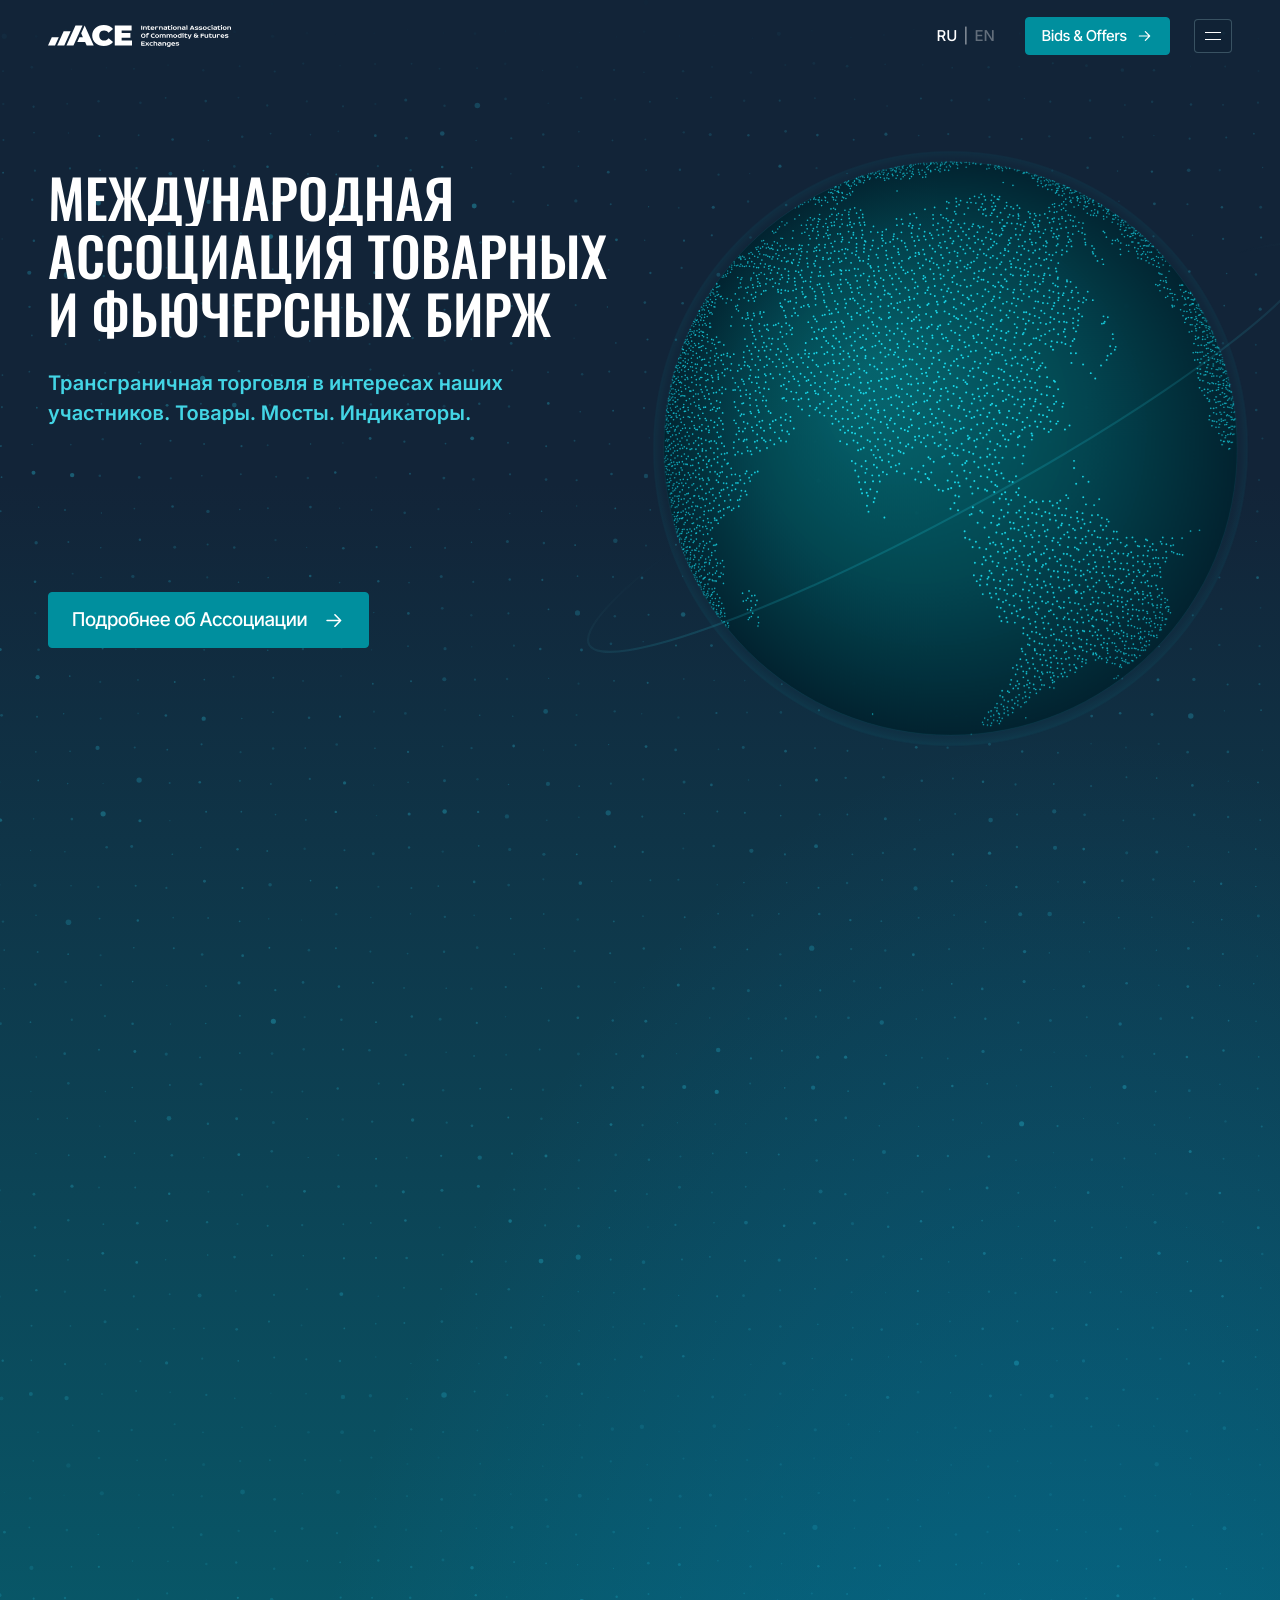
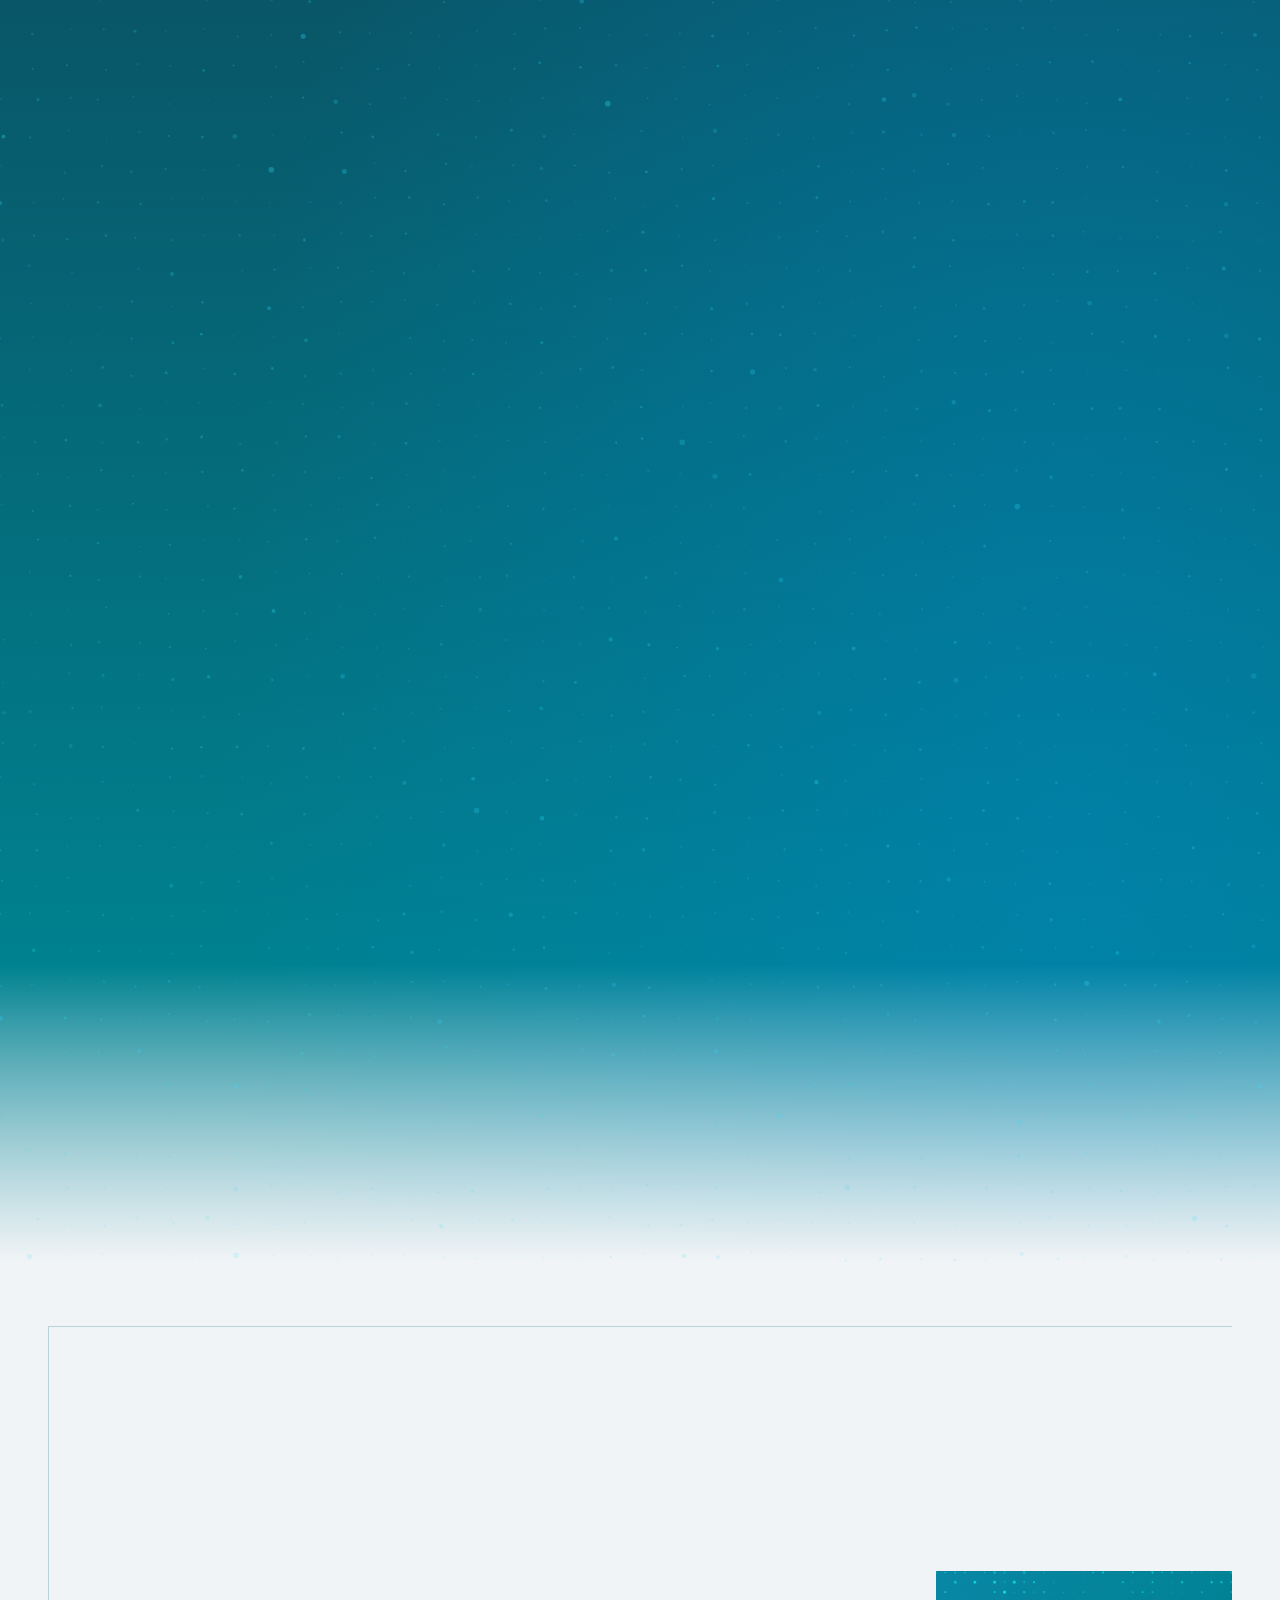
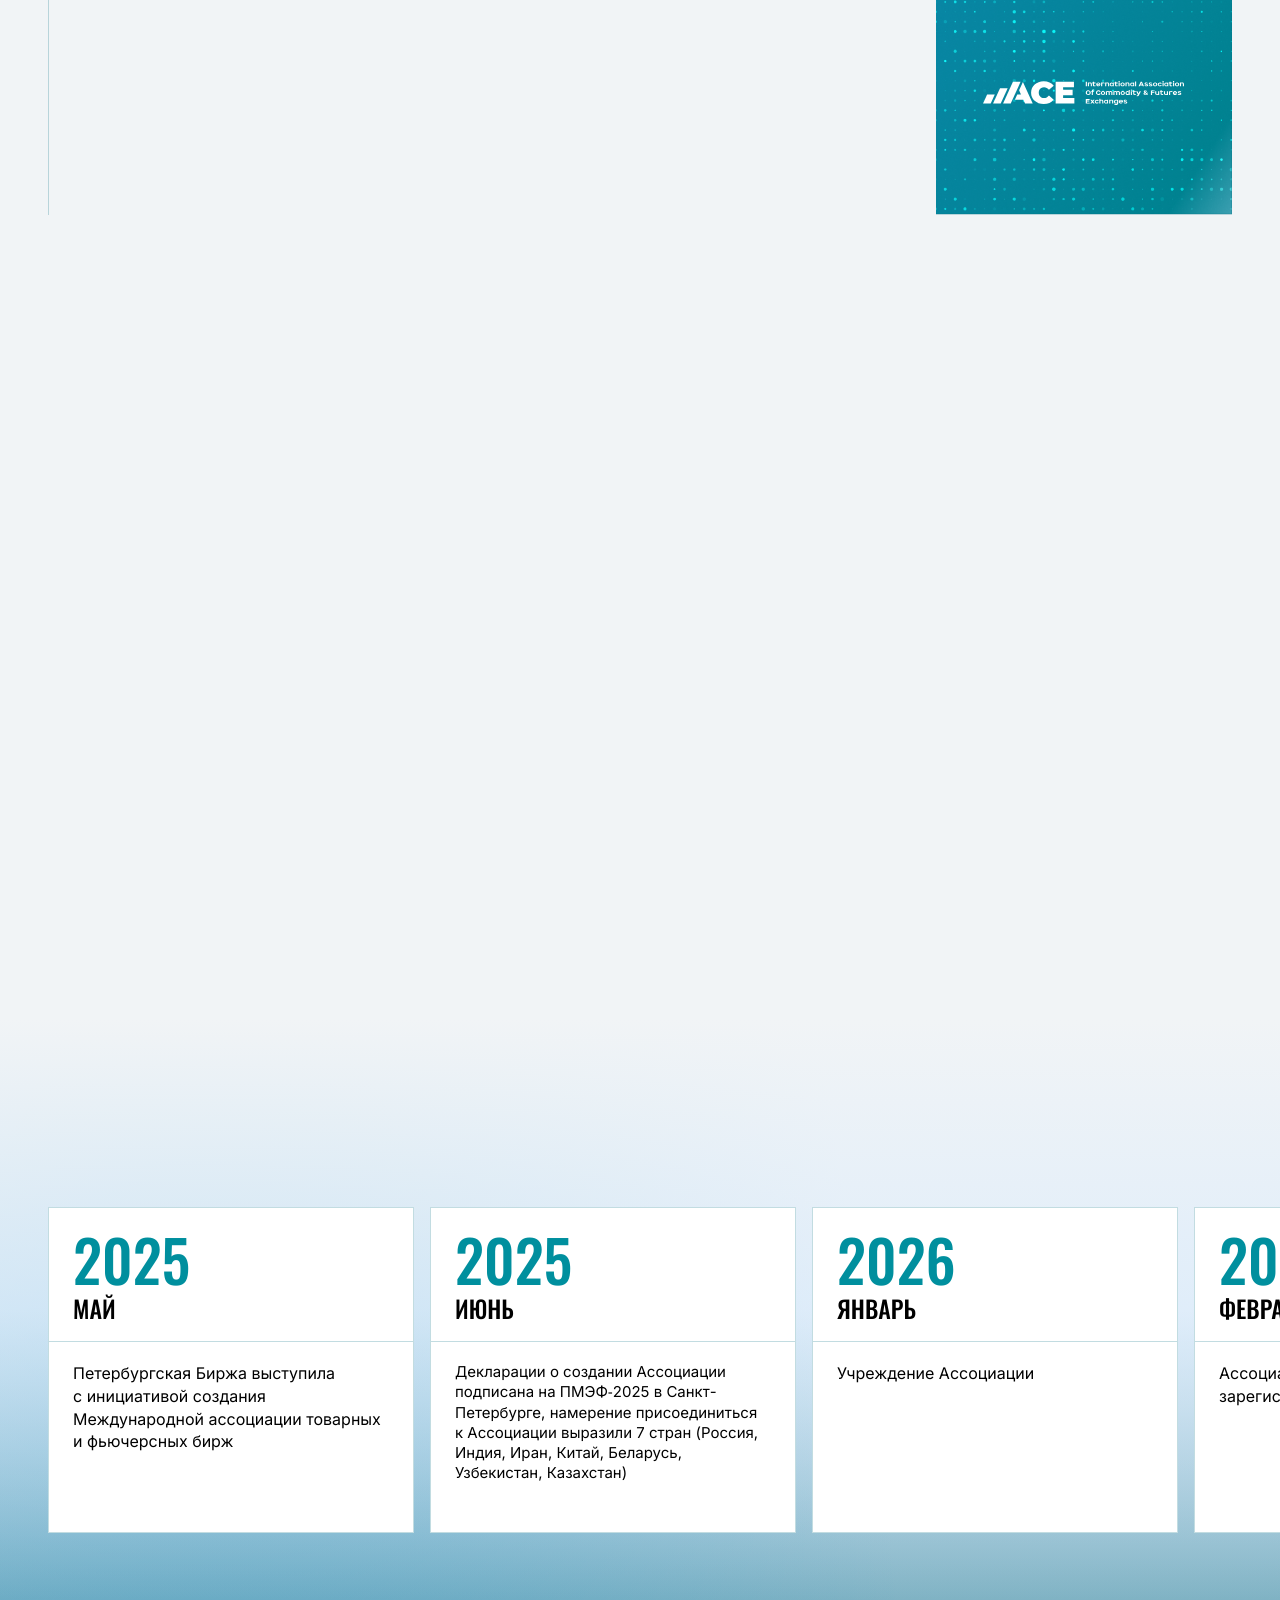
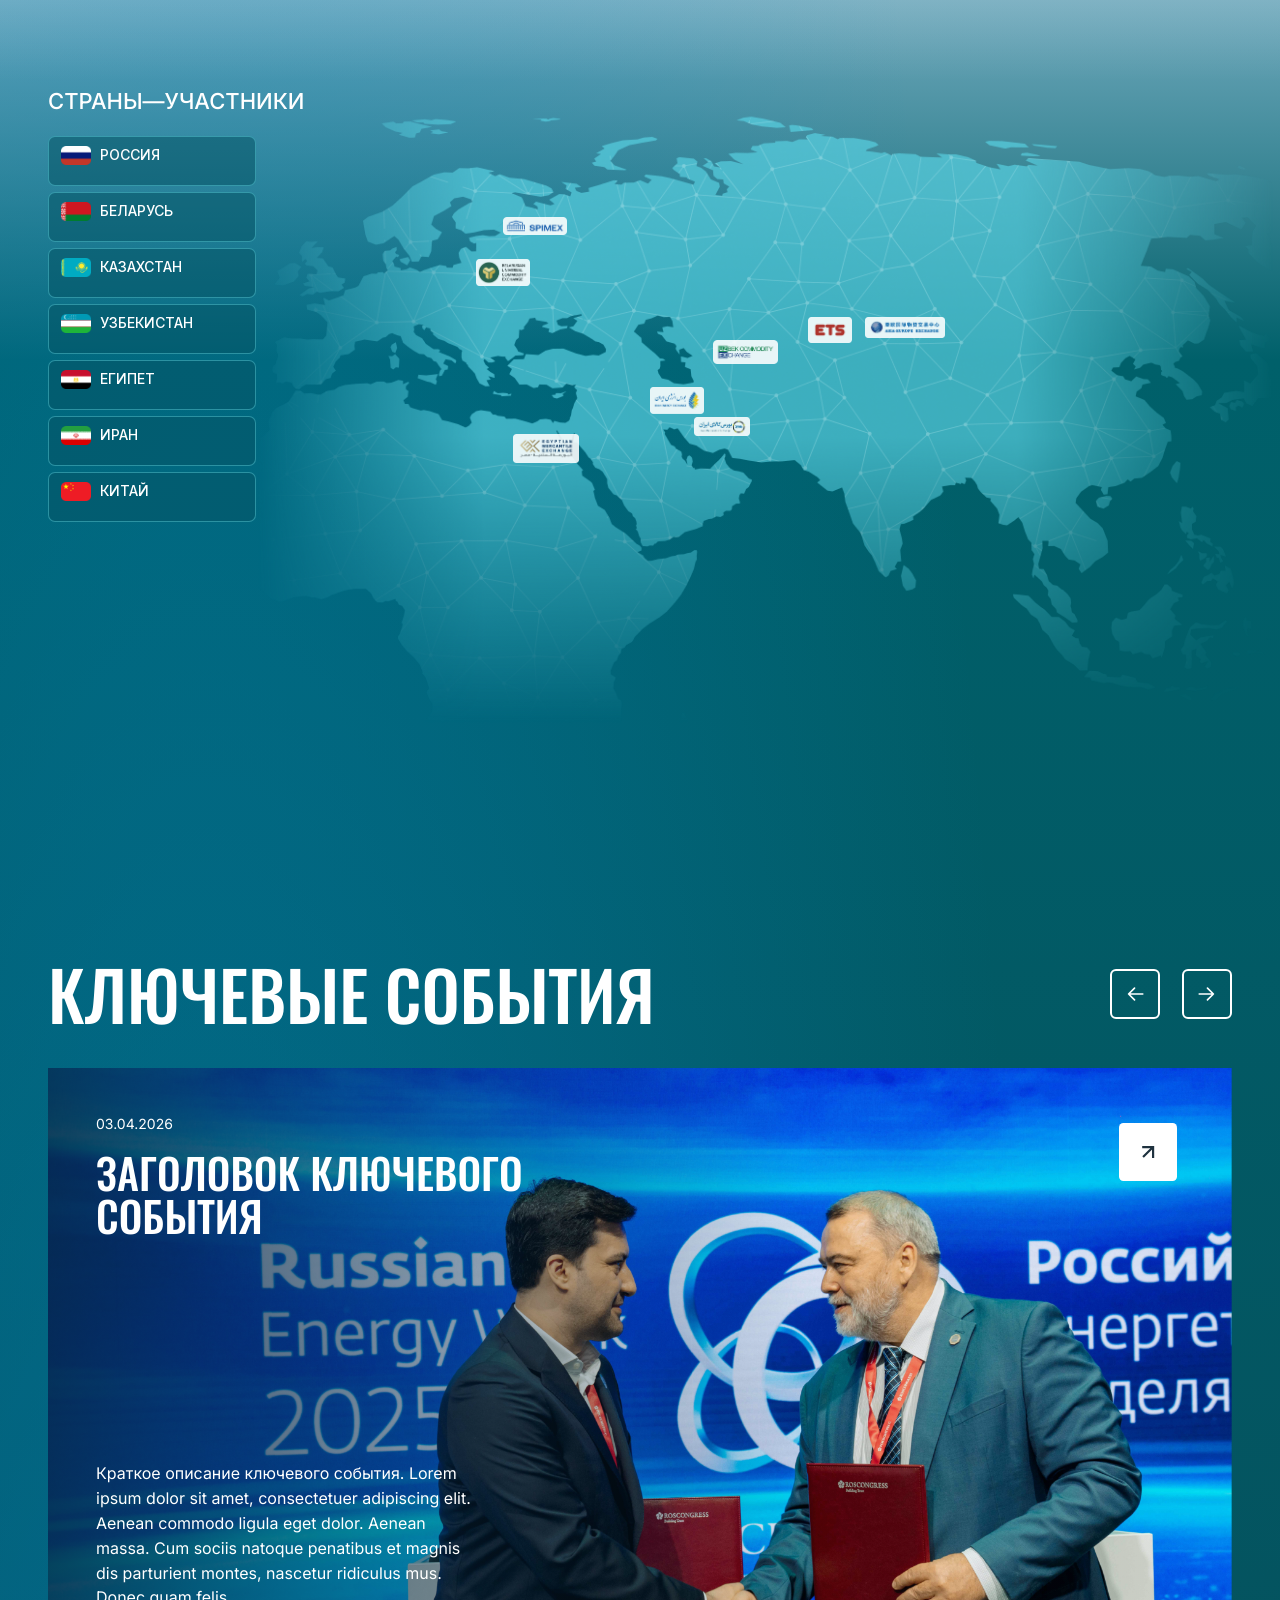
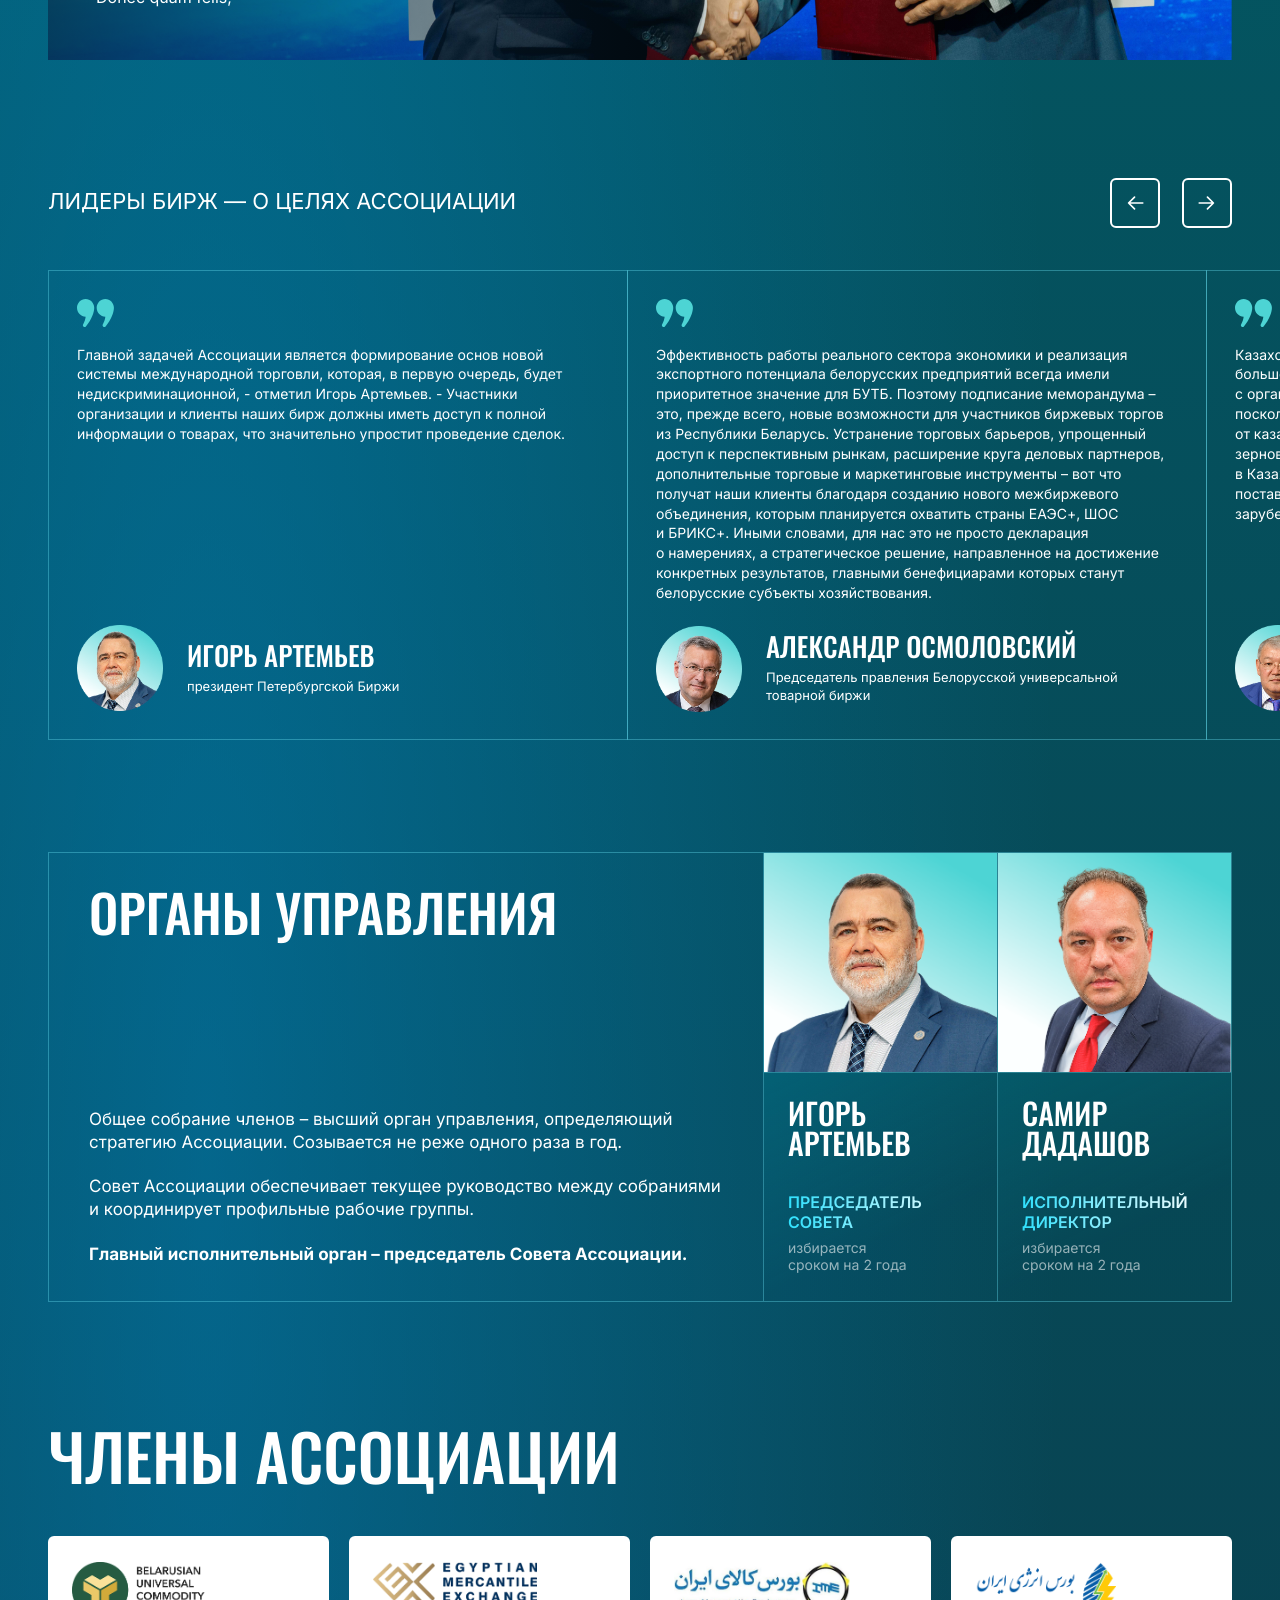
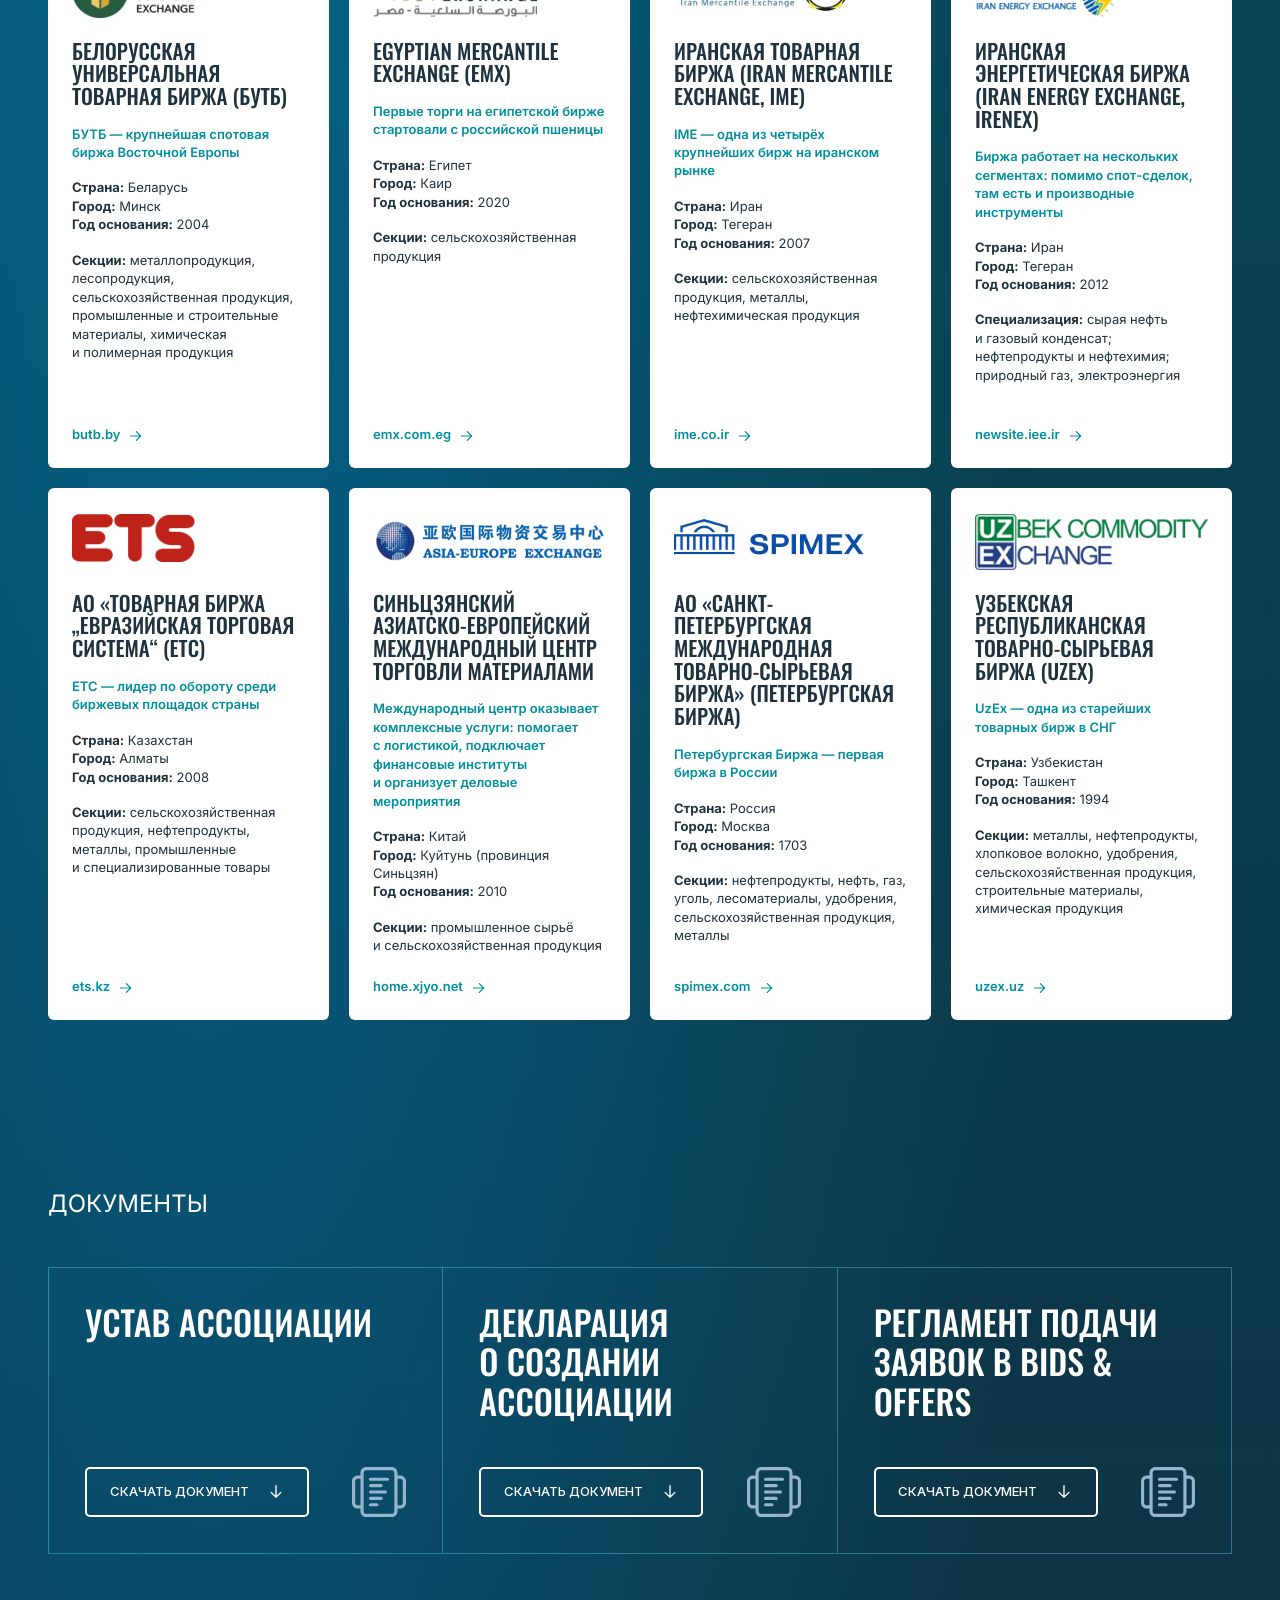
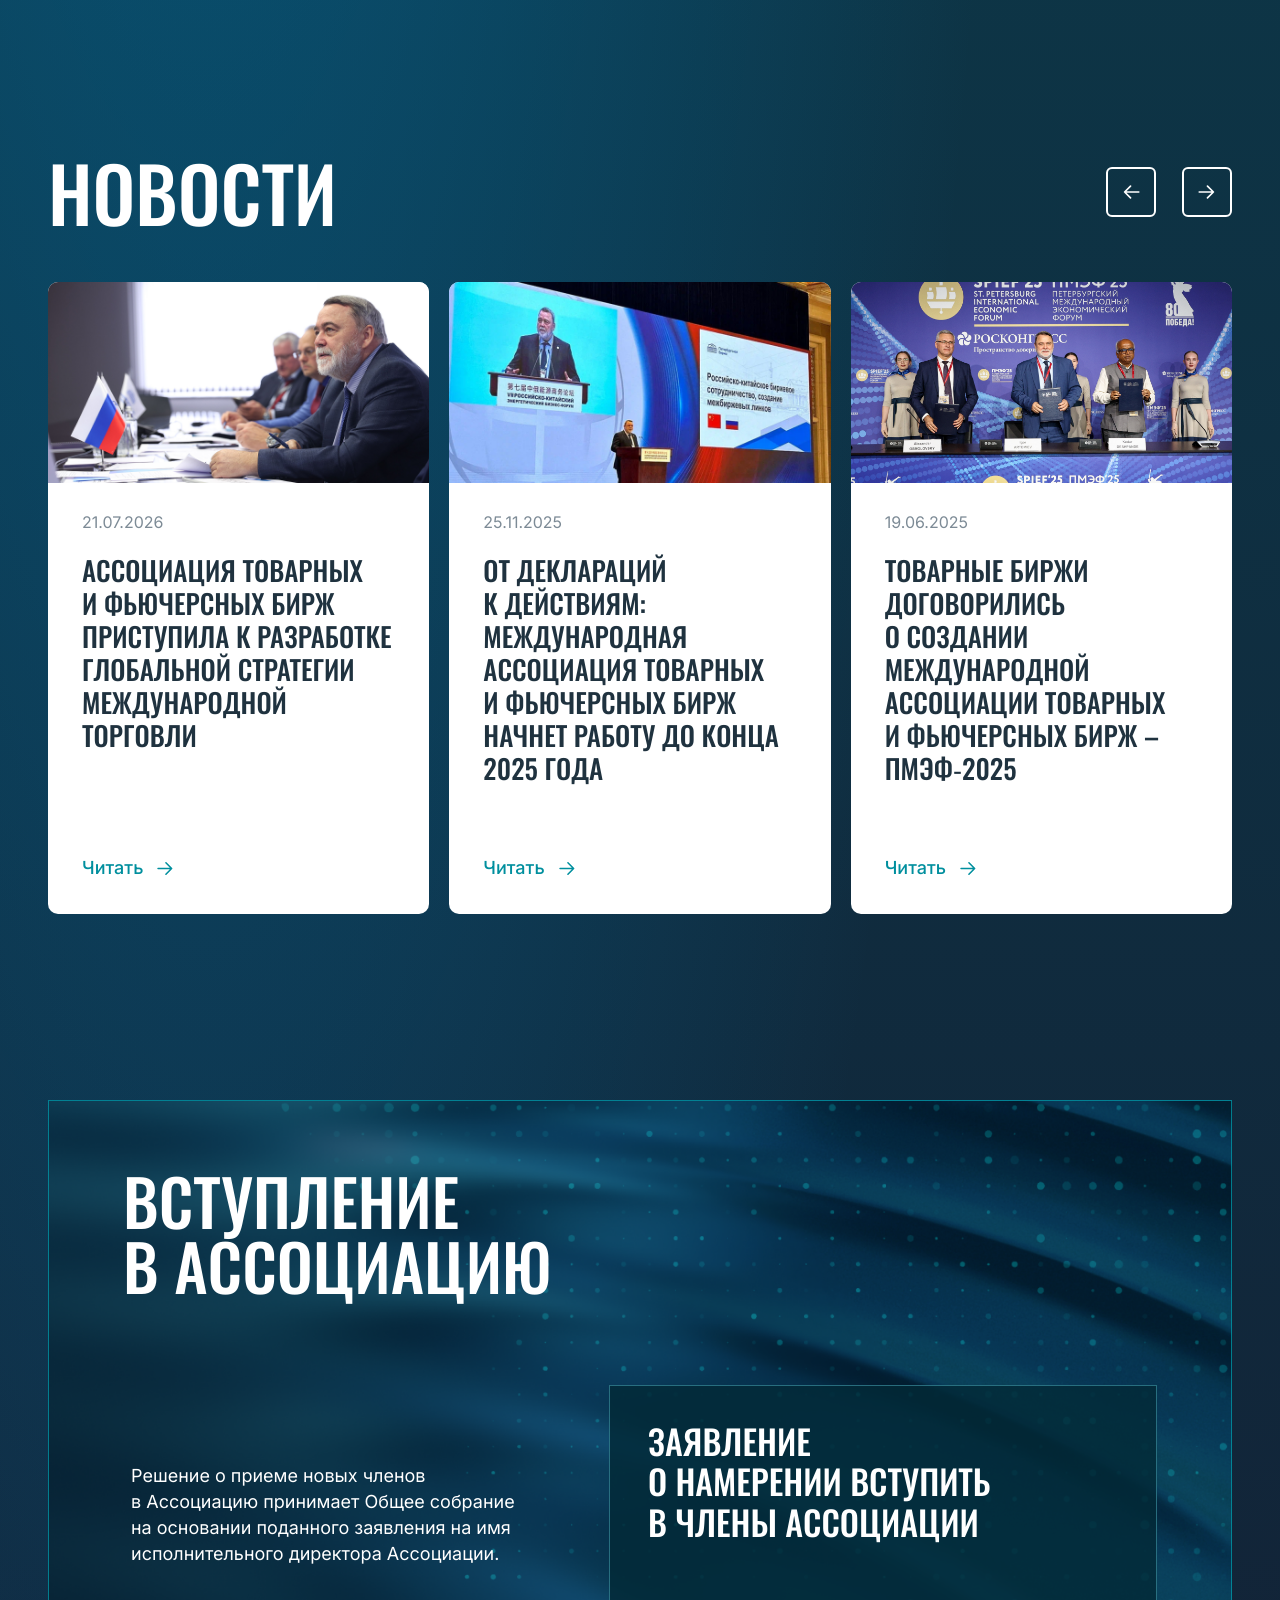
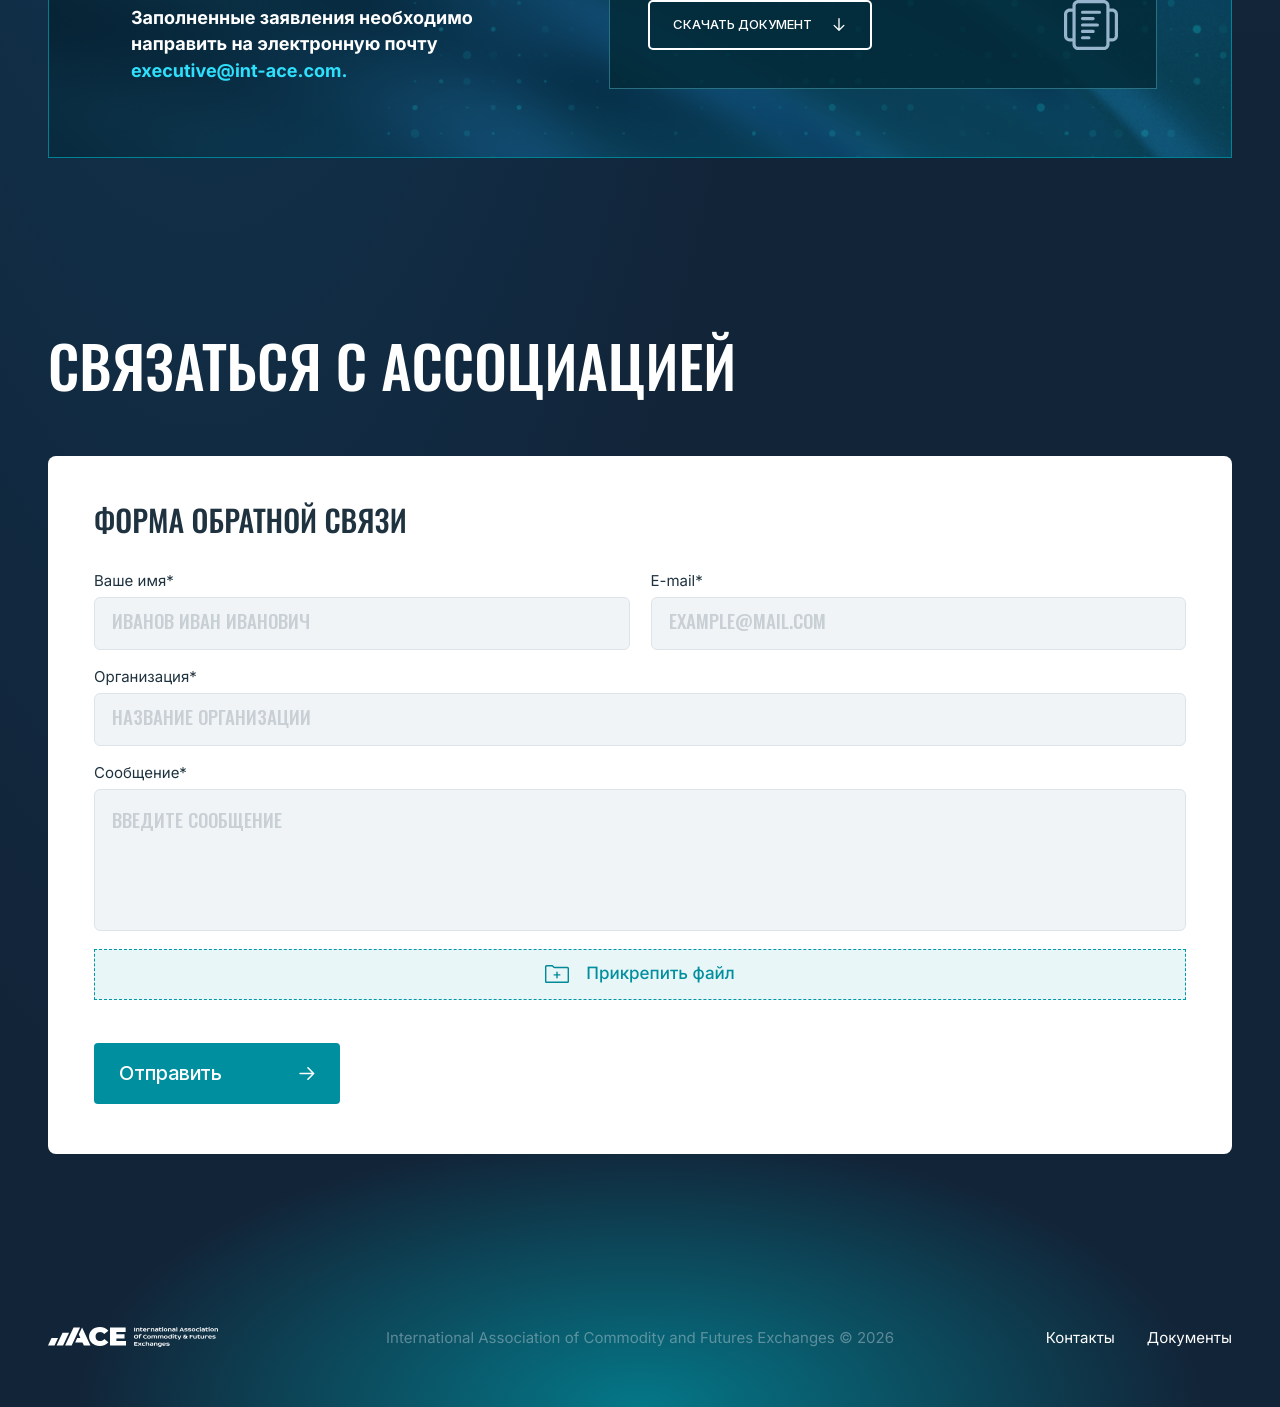
==== commit b220ecc9: "Implement approved news dialog and align map logos" ====
--- a/index.html
+++ b/index.html
@@ -19,6 +19,7 @@
   <link rel="stylesheet" href="assets/css/fonts.css">
   <link rel="stylesheet" href="assets/css/styles.css">
   <link rel="stylesheet" href="assets/css/motion.css">
+  <link rel="stylesheet" href="assets/css/news-dialog.css">
 </head>
 <body>
   <div class="preloader" id="site-preloader" role="status" aria-live="polite" aria-label="Загрузка сайта">
@@ -696,10 +697,10 @@
               <div class="news-card__body">
                 <time datetime="2026-07-21">21.07.2026</time>
                 <h3>Ассоциация товарных и фьючерсных бирж приступила к разработке глобальной стратегии международной торговли</h3>
-                <button class="news-card__link" type="button" disabled>
+                <a class="news-card__link" href="https://spimex.global/about/news/1942/" target="_blank" rel="noopener noreferrer">
                   <span>Читать</span>
                   <svg class="icon-arrow" aria-hidden="true"><use href="#icon-arrow"/></svg>
-                </button>
+                </a>
               </div>
             </article>
 
@@ -708,22 +709,22 @@
               <div class="news-card__body">
                 <time datetime="2025-11-25">25.11.2025</time>
                 <h3>От деклараций к действиям: Международная ассоциация товарных и фьючерсных бирж начнет работу до конца 2025 года</h3>
-                <button class="news-card__link" type="button" disabled>
+                <a class="news-card__link" href="https://spimex.global/about/news/1943/" target="_blank" rel="noopener noreferrer">
                   <span>Читать</span>
                   <svg class="icon-arrow" aria-hidden="true"><use href="#icon-arrow"/></svg>
-                </button>
-              </div>
-            </article>
-
-            <article class="news-card" data-slider-slide>
-              <img class="news-card__image" src="assets/images/news/pmief-agreement.png" alt="" width="834" height="440" loading="lazy">
+                </a>
+              </div>
+            </article>
+
+            <article class="news-card" data-slider-slide data-news-card>
+              <img class="news-card__image" src="assets/images/news/article/spief-2025-documents.jpg" alt="Подписание декларации на ПМЭФ-2025" width="3000" height="2000" loading="lazy">
               <div class="news-card__body">
                 <time datetime="2025-06-19">19.06.2025</time>
                 <h3>Товарные биржи договорились о создании Международной ассоциации товарных и фьючерсных бирж – ПМЭФ-2025</h3>
-                <button class="news-card__link" type="button" disabled>
+                <a class="news-card__link" href="https://spimex.com/press_centre/news/50409/" target="_blank" rel="noopener noreferrer" aria-haspopup="dialog" aria-controls="news-dialog" data-news-open="spief-2025">
                   <span>Читать</span>
                   <svg class="icon-arrow" aria-hidden="true"><use href="#icon-arrow"/></svg>
-                </button>
+                </a>
               </div>
             </article>
           </div>
@@ -813,11 +814,56 @@
     </div>
   </main>
 
+  <dialog class="news-dialog" id="news-dialog" aria-labelledby="news-dialog-title" aria-modal="true" data-news-dialog>
+    <div class="news-dialog__scroll" tabindex="0" role="region" aria-label="Содержание новости" data-news-scroll>
+      <article class="news-article" data-news-article></article>
+    </div>
+    <button class="news-dialog__close" type="button" aria-label="Закрыть новость" data-news-close>
+      <img src="assets/images/news/article/close.svg" alt="" width="24" height="24">
+    </button>
+  </dialog>
+
+  <template id="news-spief-2025">
+        <div class="news-article__meta">
+          <time datetime="2025-06-19">19.06.2025</time>
+          <span class="news-article__category">ПМЭФ-2025</span>
+        </div>
+        <h2 class="news-article__title" id="news-dialog-title" tabindex="-1" data-news-title>Товарные биржи договорились <br class="news-article__title-break">о создании Международной ассоциации товарных и фьючерсных бирж – ПМЭФ-2025</h2>
+        <figure class="news-article__figure news-article__figure--cover">
+          <img src="assets/images/news/article/spief-2025-documents.jpg" alt="Представители бирж демонстрируют подписанные документы на ПМЭФ-2025" width="3000" height="2000" decoding="async">
+          <figcaption>Подписание декларации на ПМЭФ-2025. Фото: БУТБ</figcaption>
+        </figure>
+        <div class="news-article__body" data-news-body>
+          <p class="news-article__lead">На XXVIII Петербургском международном экономическом форуме 19 июня 2025 года подписана декларация о создании Международной ассоциации товарных и фьючерсных бирж.</p>
+          <p><strong>Намерение присоединиться к ассоциации выразили:</strong> Петербургская Биржа, Национальная товарно-деривативная биржа Индии (National Commodity and Derivatives Exchange Limited, NCDEX), Товарная биржа Ирана (Iran Mercantile Exchange, IME), Синьцзянский Азиатско-Европейский международный торговый центр (Xinjiang Asia-Europe International Material Trading Center, АЕЕХ, Китай), Белорусская универсальная товарная биржа (БУТБ), Товарная биржа «Евразийская Торговая Система» (АО ЕТС, Казахстан), Узбекская республиканская товарно-сырьевая биржа (УзРТСБ).</p>
+          <p>Декларация закрепляет намерения сторон создать ассоциацию, которая будет способствовать развитию взаимодействия между товарными и фьючерсными биржами стран ЕАЭС+, БРИКС+ и ШОС. Её деятельность будет направлена на координацию усилий по развитию организованных товарных рынков с учетом международных практик, расширение межбиржевого сотрудничества, включая трансграничную торговлю.</p>
+          <p>Ассоциация также будет содействовать реализации инициативы по созданию международного ценового агентства, призванного обеспечивать формирование объективной и независимой системы ценовых индикаторов на ключевые товарные группы.</p>
+          <figure class="news-article__figure news-article__figure--inline">
+            <img src="assets/images/news/article/spief-2025-signing.jpg" alt="Представители бирж подписывают декларацию о создании ассоциации на ПМЭФ-2025" width="3000" height="2000" loading="lazy" decoding="async">
+            <figcaption>Подписание декларации на ПМЭФ-2025. Фото: БУТБ</figcaption>
+          </figure>
+          <p><strong>Статс-секретарь – замминистра энергетики России Дмитрий Исламов:</strong> «Хотел бы от имени Минэнерго России поприветствовать подписание этой Декларации, выразить уверенность в том, что она будет всемерно способствовать развитию международной торговли энергоносителями, прежде всего углем. В качестве успешного примера развития торговых операций: за последние три года объемы угля на Петербургской Бирже выросли втрое. В целом работа ассоциации поднимет планку биржевой торговли на новый уровень».</p>
+          <p><strong>Президент Петербургской Биржи Игорь Артемьев:</strong> «Декларация о создании ассоциации – новый важный шаг в формировании международного биржевого пространства, межбиржевых мостов. Эти линки призваны объединить крупнейшие биржи и торговые площадки стран ЕАЭС+, ШОС, БРИКС. Объединение является полностью открытым для присоединения новых участников. Работа ассоциации важна с точки зрения глобальных изменений в мировой экономике в целом – мы формируем единое информационное пространство и единые ценовые индикаторы».</p>
+          <p><strong>Главный коммерческий директор Национальной товарно-деривативной биржи Индии Кедар Дешпанде:</strong> «Участие биржи NCDEX в инициативе по созданию международной ассоциации товарных и фьючерсных бирж является шагом к устойчивому и долгосрочному сотрудничеству. Являясь ведущей торговой площадкой Индии с богатым опытом в аграрном секторе и развитии биржевых инструментов, мы убеждены, что при поддержке наших регуляторов и интересе бизнес-сообществ с обеих сторон нам удастся реализовать ряд проектов, способных укрепить роль биржевого сектора в международной торговле».</p>
+          <p><strong>Председатель правления Синьцзянского Азиатско-Европейского международного торгового центра госпожа Чжан Хунпин:</strong> «Укрепление связей биржевых платформ европейских и азиатских стран, информационный обмен, вопросы таможенного оформления, финансовых расчетов, логистики способны обеспечить мировое лидерство в трансграничной торговле сырьевыми товарами».</p>
+          <p><strong>Председатель правления Белорусской универсальной товарной биржи Александр Осмоловский:</strong> «Эффективность работы реального сектора экономики и реализация экспортного потенциала белорусских предприятий всегда имели приоритетное значение для БУТБ. Поэтому подписание меморандума – это, прежде всего, новые возможности для участников биржевых торгов из Республики Беларусь. Устранение торговых барьеров, упрощенный доступ к перспективным рынкам, расширение круга деловых партнеров, дополнительные торговые и маркетинговые инструменты – вот что получат наши клиенты благодаря созданию нового межбиржевого объединения, которым планируется охватить страны ЕАЭС+, ШОС и БРИКС+. Иными словами, для нас это не просто декларация о намерениях, а стратегическое решение, направленное на достижение конкретных результатов, главными бенефициарами которых станут белорусские субъекты хозяйствования».</p>
+          <p><strong>Председатель правления АО «Товарная биржа «Евразийская Торговая Система» Курмет Оразаев:</strong> «Казахстан, являясь экспортно ориентированной страной, придает большое значение выстраиванию эффективного взаимодействия с организаторами торговли физическими товарами. Это особенно важно, поскольку балансы как глобальных, так и региональных рынков зависят от казахстанской продукции — в первую очередь сельскохозяйственной, зерновых культур и нефтепродуктов. Как и многие страны в регионе, мы в Казахстане, как товарная биржа, стремимся расширять географию поставок и развивать торгово-экономические связи со странами дальнего зарубежья с целью выстраивания общих рынков».</p>
+          <footer class="news-article__footer">
+            <a class="news-article__source" href="https://spimex.com/press_centre/news/50409/" target="_blank" rel="noopener noreferrer" data-news-source>
+              <span>Источник: Петербургская Биржа</span>
+              <img src="assets/images/news/article/external-link.svg" alt="" width="24" height="24">
+            </a>
+          </footer>
+        </div>
+  </template>
+
+
   <script src="assets/js/typograph.js"></script>
   <script src="assets/js/navigation.js"></script>
   <script src="assets/js/preloader.js"></script>
   <script src="assets/js/smooth-scroll.js"></script>
   <script src="assets/js/responsive-slider.js"></script>
+  <script src="assets/js/news-dialog.js"></script>
   <script src="assets/js/countries-map.js"></script>
   <script src="assets/js/contact-form.js"></script>
   <script src="assets/js/motion.js"></script>
--- a/assets/css/styles.css
+++ b/assets/css/styles.css
@@ -1363,14 +1363,15 @@
   transform: scale(1.08);
 }
 
-.countries-map__logo--spimex { top: 19.7%; left: 31.3%; width: 6.14%; }
-.countries-map__logo--butb { top: 26.4%; left: 28.75%; width: 5.11%; }
-.countries-map__logo--ets { top: 35.5%; left: 60.45%; width: 4.14%; }
-.countries-map__logo--asia { top: 35.5%; left: 65.98%; width: 7.52%; }
-.countries-map__logo--uzex { top: 39.1%; left: 51.38%; width: 6.21%; }
-.countries-map__logo--irenex { top: 46.7%; left: 45.34%; width: 5.17%; }
-.countries-map__logo--ime { top: 51.1%; left: 49.54%; width: 5.4%; }
-.countries-map__logo--emx { top: 54.1%; left: 32.18%; width: 6.26%; }
+/* Client design anchors, normalized to the 2382 × 1722 map image. */
+.countries-map__logo--spimex { top: 17.290%; left: 32.529%; width: 5.605%; }
+.countries-map__logo--butb { top: 22.366%; left: 30.203%; width: 4.660%; }
+.countries-map__logo--ets { top: 29.312%; left: 59.044%; width: 3.778%; }
+.countries-map__logo--asia { top: 29.226%; left: 64.016%; width: 6.864%; }
+.countries-map__logo--uzex { top: 32.013%; left: 50.796%; width: 5.668%; }
+.countries-map__logo--irenex { top: 37.643%; left: 45.313%; width: 4.723%; }
+.countries-map__logo--ime { top: 41.244%; left: 49.094%; width: 4.912%; }
+.countries-map__logo--emx { top: 43.332%; left: 33.413%; width: 5.730%; }
 
 .countries-map__cards {
   position: absolute;
--- a/assets/css/news-dialog.css
+++ b/assets/css/news-dialog.css
@@ -0,0 +1,192 @@
+/* Approved ACE news dialog: Figma Page 3, 48:62 / 48:96.
+   Deliberately scoped so the existing homepage and card layout stay unchanged. */
+.news-dialog {
+  --news-teal: #2594a3;
+  --news-muted: #788992;
+  --news-line: #dde5e9;
+  --news-inset: clamp(16px, 4.8vh, 48px);
+  position: fixed;
+  inset: var(--news-inset) auto auto 50%;
+  width: min(960px, calc(100% - 32px));
+  max-width: none;
+  max-height: calc(100vh - var(--news-inset) * 2);
+  max-height: calc(100dvh - var(--news-inset) * 2);
+  margin: 0;
+  padding: 0;
+  overflow: hidden;
+  transform: translateX(-50%);
+  border: 0;
+  border-radius: 8px;
+  color: var(--ink, #1f323f);
+  background: #fff;
+  box-shadow: 0 16px 56px rgba(4, 10, 18, .18);
+  font-family: var(--font-body, "Inter", Arial, sans-serif);
+  text-align: left;
+}
+
+.news-dialog:not([open]) { display: none; }
+.news-dialog::backdrop { background: rgba(9, 24, 39, .66); }
+
+.news-dialog__scroll {
+  max-height: calc(100vh - var(--news-inset) * 2);
+  max-height: calc(100dvh - var(--news-inset) * 2);
+  overflow-x: hidden;
+  overflow-y: auto;
+  overscroll-behavior: contain;
+  -webkit-overflow-scrolling: touch;
+  scrollbar-width: none;
+}
+
+.news-dialog__scroll::-webkit-scrollbar { display: none; }
+.news-dialog__scroll:focus-visible { outline: 2px solid var(--news-teal); outline-offset: -2px; }
+
+.news-dialog__close {
+  position: absolute;
+  top: 16px;
+  right: 16px;
+  z-index: 1;
+  display: grid;
+  place-items: center;
+  width: 48px;
+  height: 48px;
+  padding: 0;
+  border: 1px solid var(--news-line);
+  border-radius: 4px;
+  background: #fff;
+  cursor: pointer;
+  transition: background-color 160ms ease, border-color 160ms ease;
+}
+
+.news-dialog__close:hover { border-color: var(--news-teal); background: #f1f4f6; }
+.news-dialog__close:focus-visible,
+.news-article__source:focus-visible,
+.news-card__link:focus-visible { outline: 2px solid var(--news-teal, #2594a3); outline-offset: 4px; }
+.news-dialog__close img,
+.news-article__source img { flex: none; max-width: none; }
+
+.news-article {
+  display: flex;
+  flex-direction: column;
+  align-items: center;
+  gap: 24px;
+  padding: 64px;
+}
+
+.news-article__meta {
+  display: flex;
+  align-items: center;
+  align-self: stretch;
+  gap: 12px;
+  min-height: 24px;
+  color: var(--news-muted);
+  font-size: 15px;
+  font-weight: 500;
+  line-height: 24px;
+}
+
+.news-article__meta time { min-width: 94px; }
+.news-article__category { color: var(--news-teal); }
+.news-article__category::before {
+  display: inline-block;
+  width: 1px;
+  height: 14px;
+  margin-right: 12px;
+  background: var(--news-line);
+  vertical-align: -2px;
+  content: "";
+}
+
+.news-article__title {
+  align-self: stretch;
+  margin: 0;
+  color: var(--ink, #1f323f);
+  font-family: var(--font-display, "Oswald", "Arial Narrow", sans-serif);
+  font-size: 44px;
+  font-weight: 500;
+  line-height: 54px;
+  letter-spacing: 0;
+  overflow-wrap: break-word;
+  text-transform: uppercase;
+}
+
+.news-article__title:focus { outline: none; }
+.news-article__figure { width: 100%; margin: 0; }
+.news-article__figure > img {
+  display: block;
+  width: 100%;
+  height: auto;
+  object-fit: cover;
+  object-position: center;
+}
+
+.news-article__figure--cover > img { aspect-ratio: 832 / 380; }
+.news-article__figure--inline > img { aspect-ratio: 3 / 2; }
+.news-article__figure figcaption {
+  margin-top: 12px;
+  color: var(--news-muted);
+  font-size: 13px;
+  font-weight: 400;
+  line-height: 20px;
+}
+
+.news-article__body {
+  display: flex;
+  flex-direction: column;
+  align-items: stretch;
+  gap: 24px;
+  width: 100%;
+  max-width: 720px;
+  color: var(--ink, #1f323f);
+  font-size: 18px;
+  font-weight: 400;
+  line-height: 29px;
+  overflow-wrap: break-word;
+}
+
+.news-article__body p { margin: 0; }
+.news-article__body strong { font-weight: 500; }
+.news-article__lead { font-size: 22px; line-height: 34px; }
+.news-article__footer { border-top: 1px solid var(--news-line); padding-top: 16px; }
+.news-article__source {
+  display: inline-flex;
+  align-items: center;
+  gap: 8px;
+  color: var(--news-teal);
+  font-size: 17px;
+  font-weight: 500;
+  line-height: 24px;
+  text-decoration: none;
+}
+
+.news-article__source span { max-width: 300px; }
+.news-article__source:hover span { text-decoration: underline; text-underline-offset: 4px; }
+.news-card[data-news-card] { cursor: pointer; }
+.news-card__link:not(:disabled) { cursor: pointer; }
+.news-card__link:hover span { text-decoration: underline; text-underline-offset: 4px; }
+
+@media (max-width: 767px) {
+  .news-dialog { --news-inset: 16px; }
+  .news-article { padding: 64px 32px 40px; }
+  .news-article__title { font-size: 36px; line-height: 44px; }
+  .news-article__title-break { display: none; }
+  .news-article__body { font-size: 17px; line-height: 28px; }
+  .news-article__lead { font-size: 20px; line-height: 31px; }
+}
+
+@media (max-width: 480px) {
+  .news-dialog { --news-inset: 12px; width: calc(100% - 24px); }
+  .news-dialog__close { top: 12px; right: 12px; }
+  .news-article { gap: 20px; padding: 72px 24px 32px; }
+  .news-article__meta { gap: 8px; font-size: 13px; line-height: 22px; }
+  .news-article__meta time { min-width: 82px; }
+  .news-article__category::before { margin-right: 8px; }
+  .news-article__title { font-size: 28px; line-height: 35px; }
+  .news-article__body { gap: 20px; font-size: 16px; line-height: 26px; }
+  .news-article__lead { font-size: 18px; line-height: 28px; }
+  .news-article__figure figcaption { margin-top: 8px; font-size: 12px; line-height: 18px; }
+  .news-article__source { font-size: 15px; line-height: 23px; }
+}
+
+@media (prefers-reduced-motion: reduce) {
+  .news-dialog__close { transition: none; }
+}
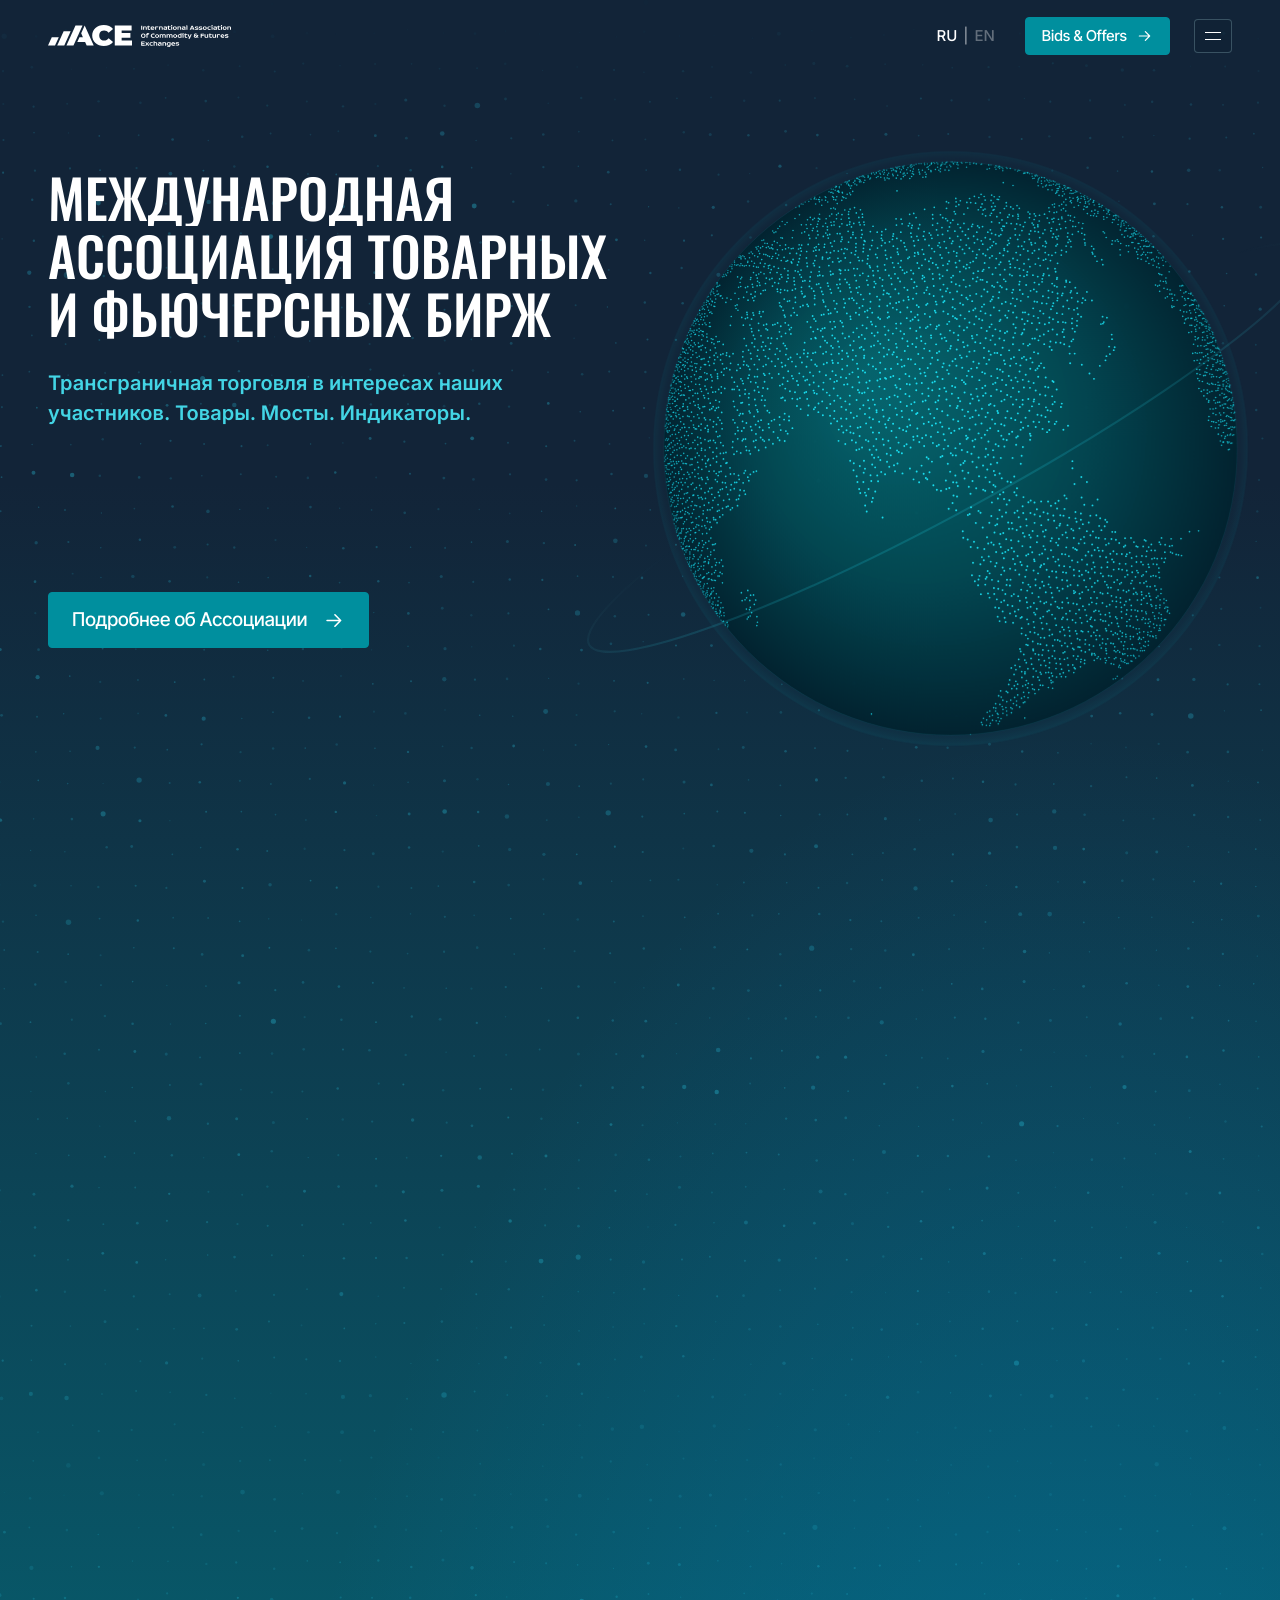
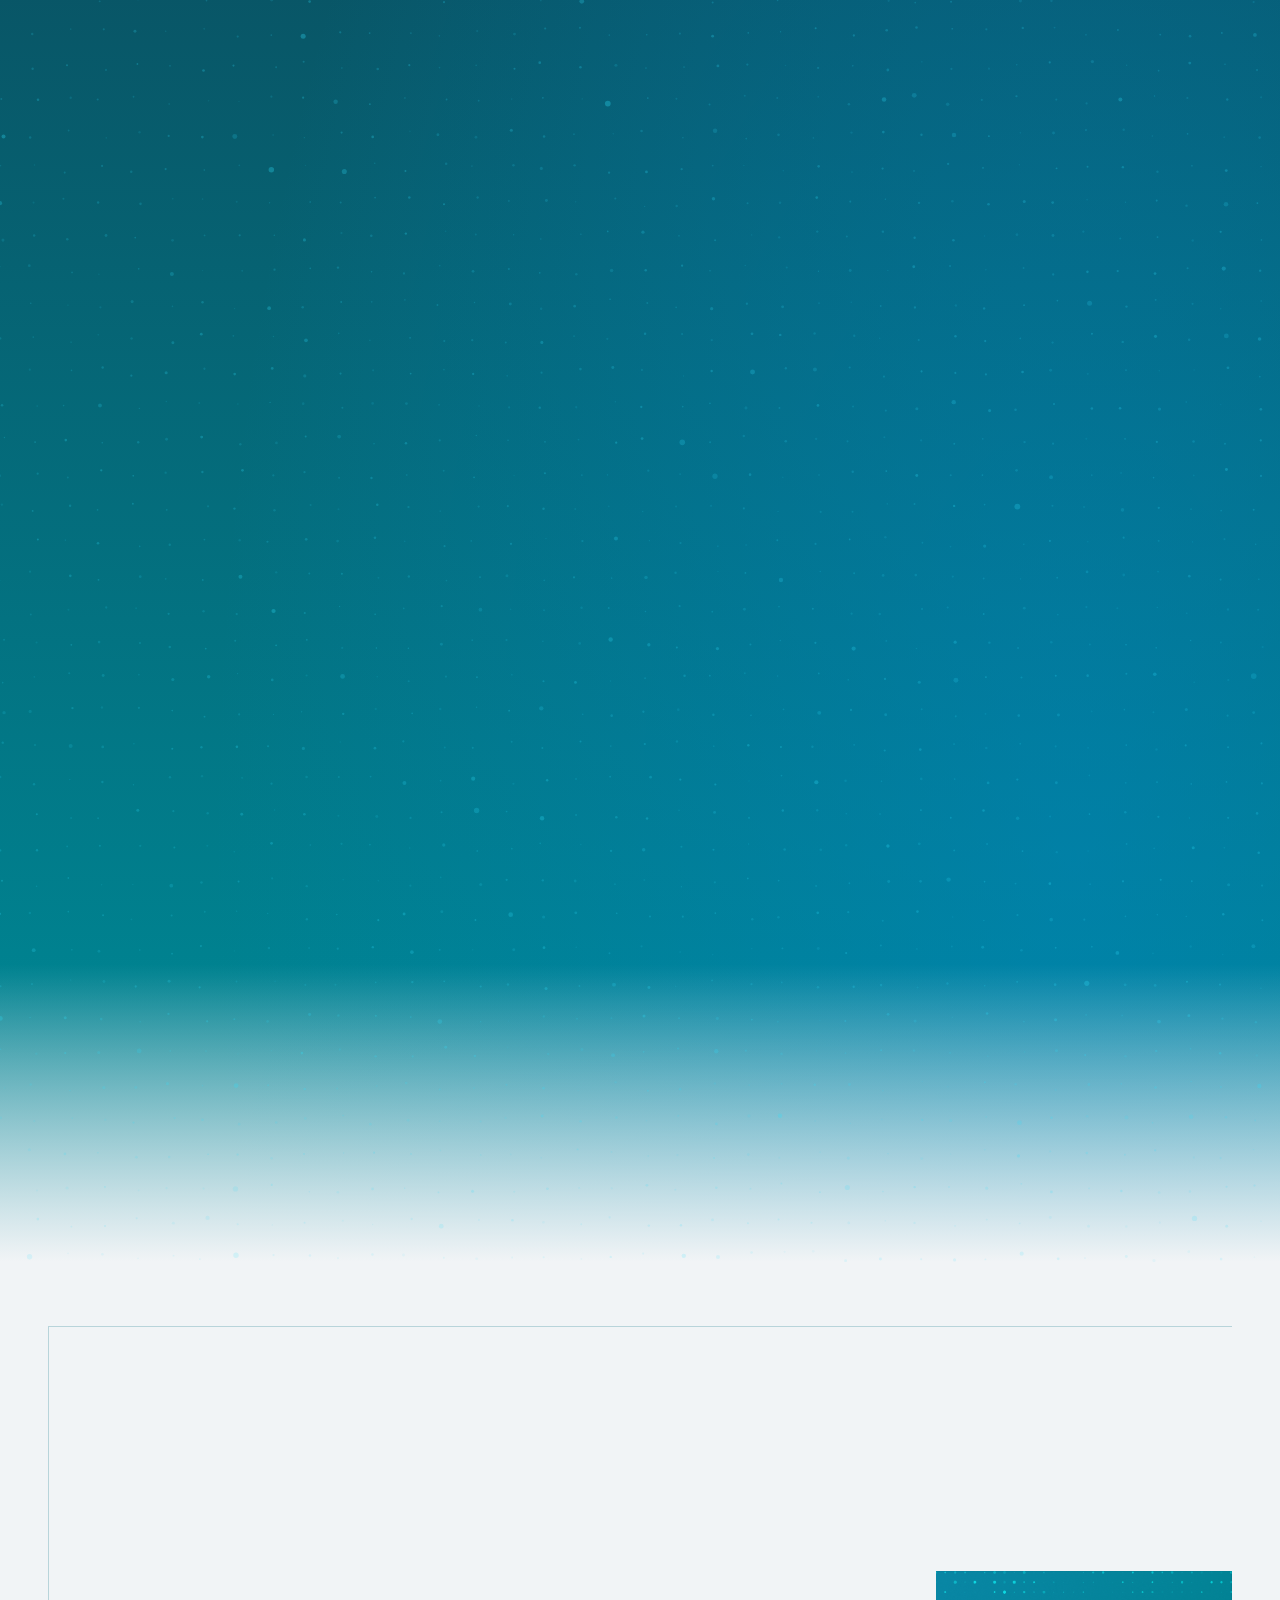
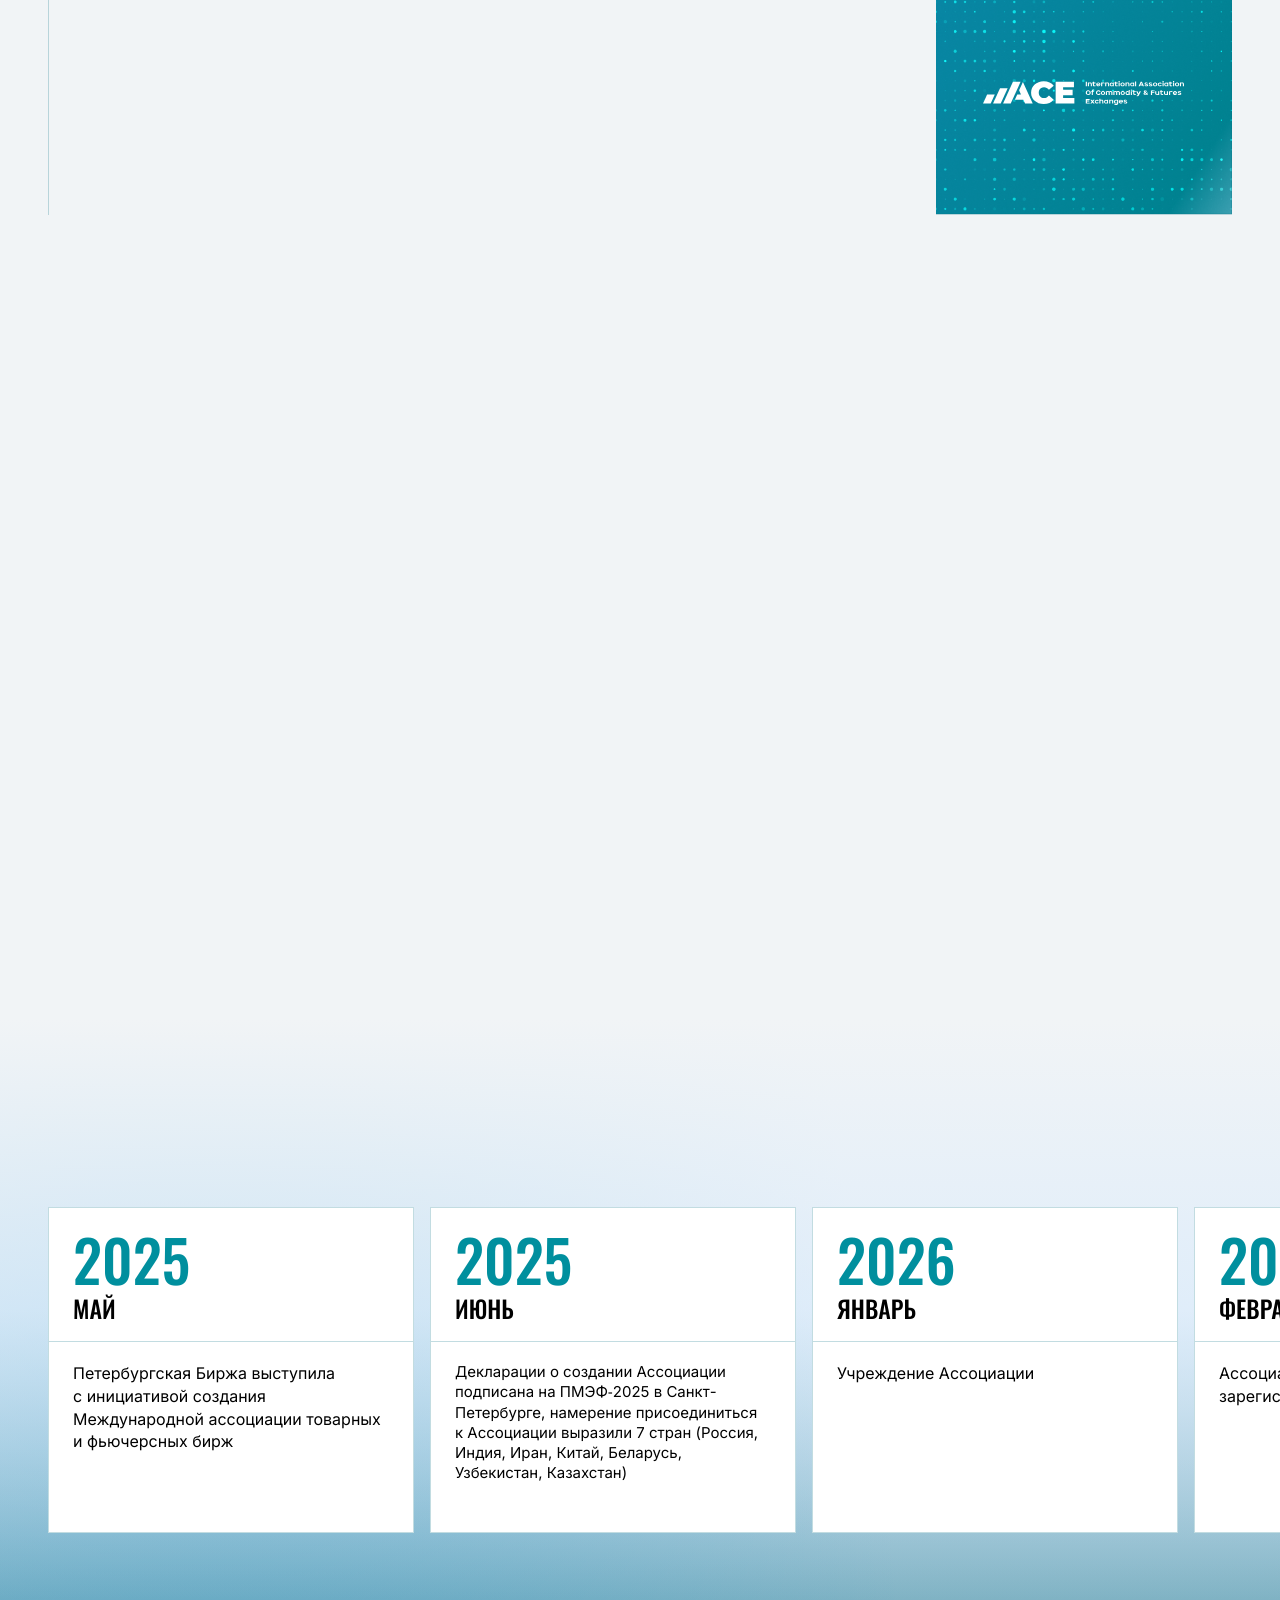
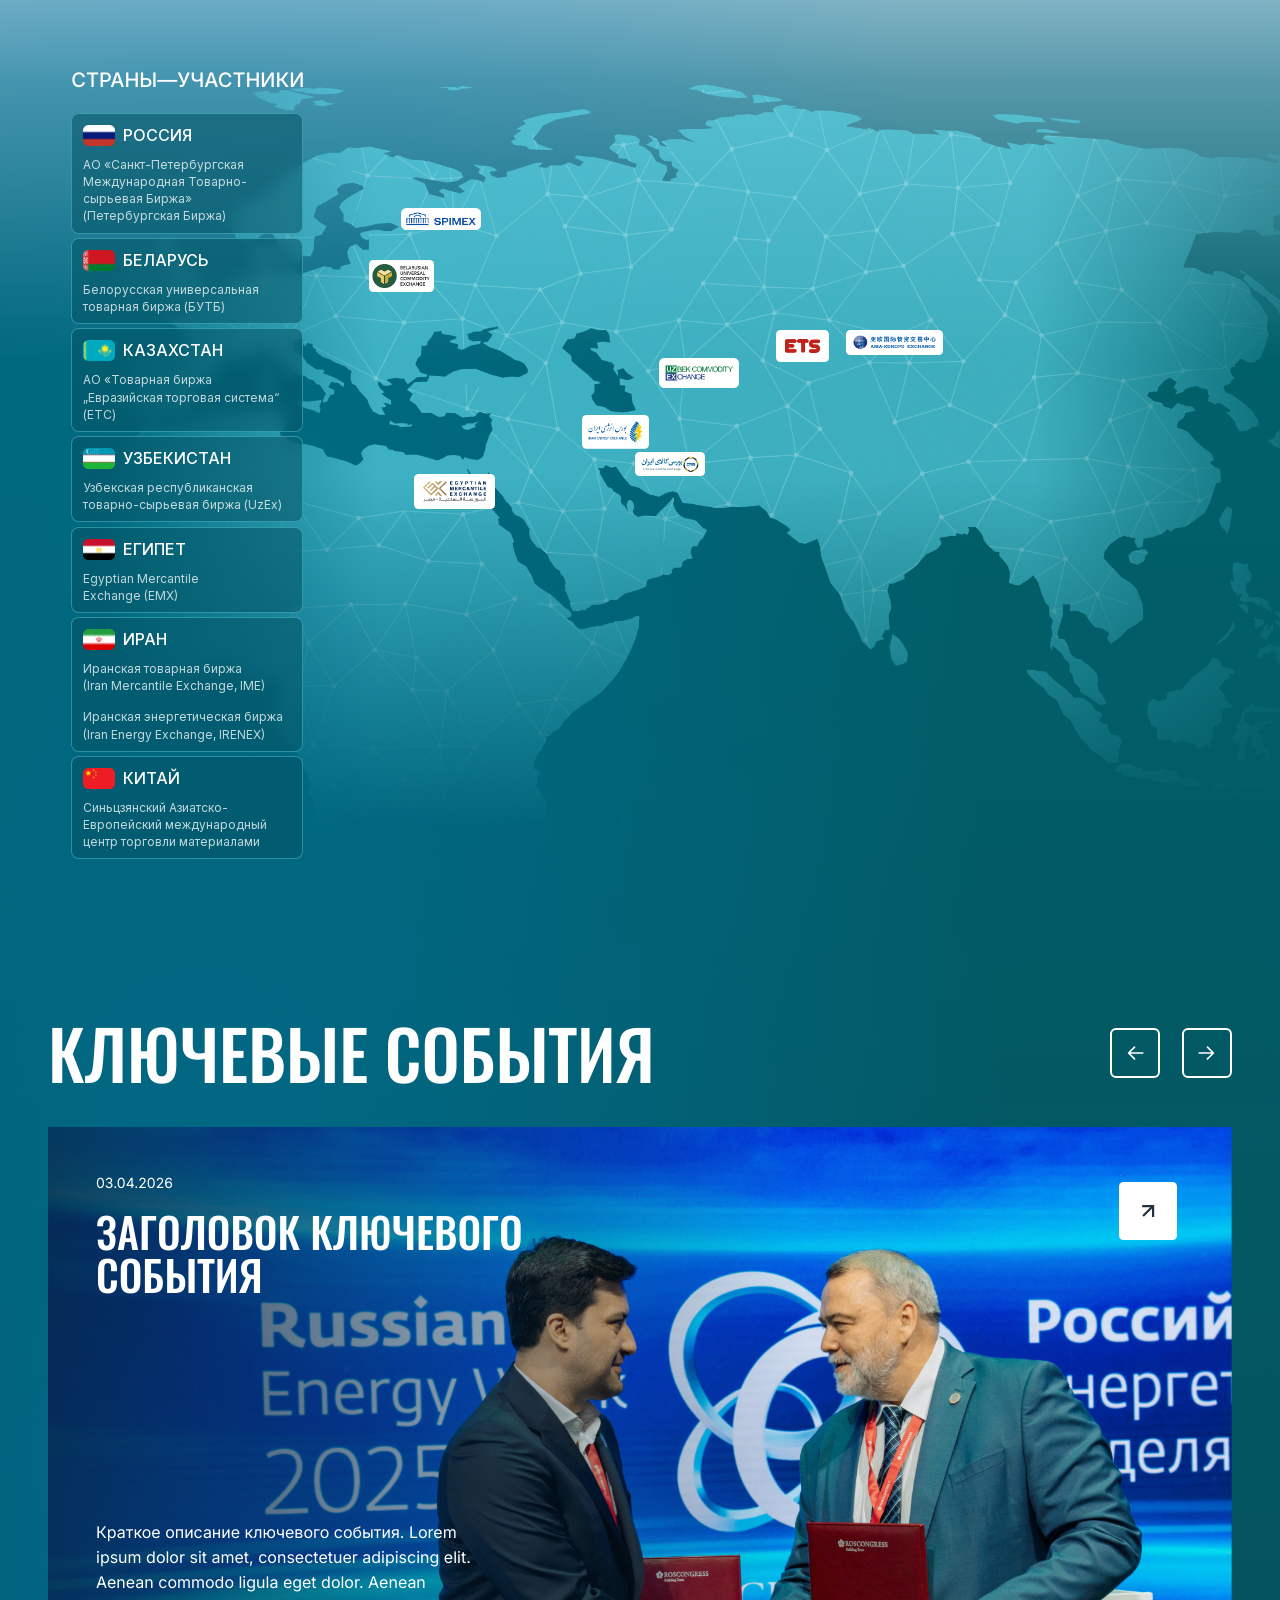
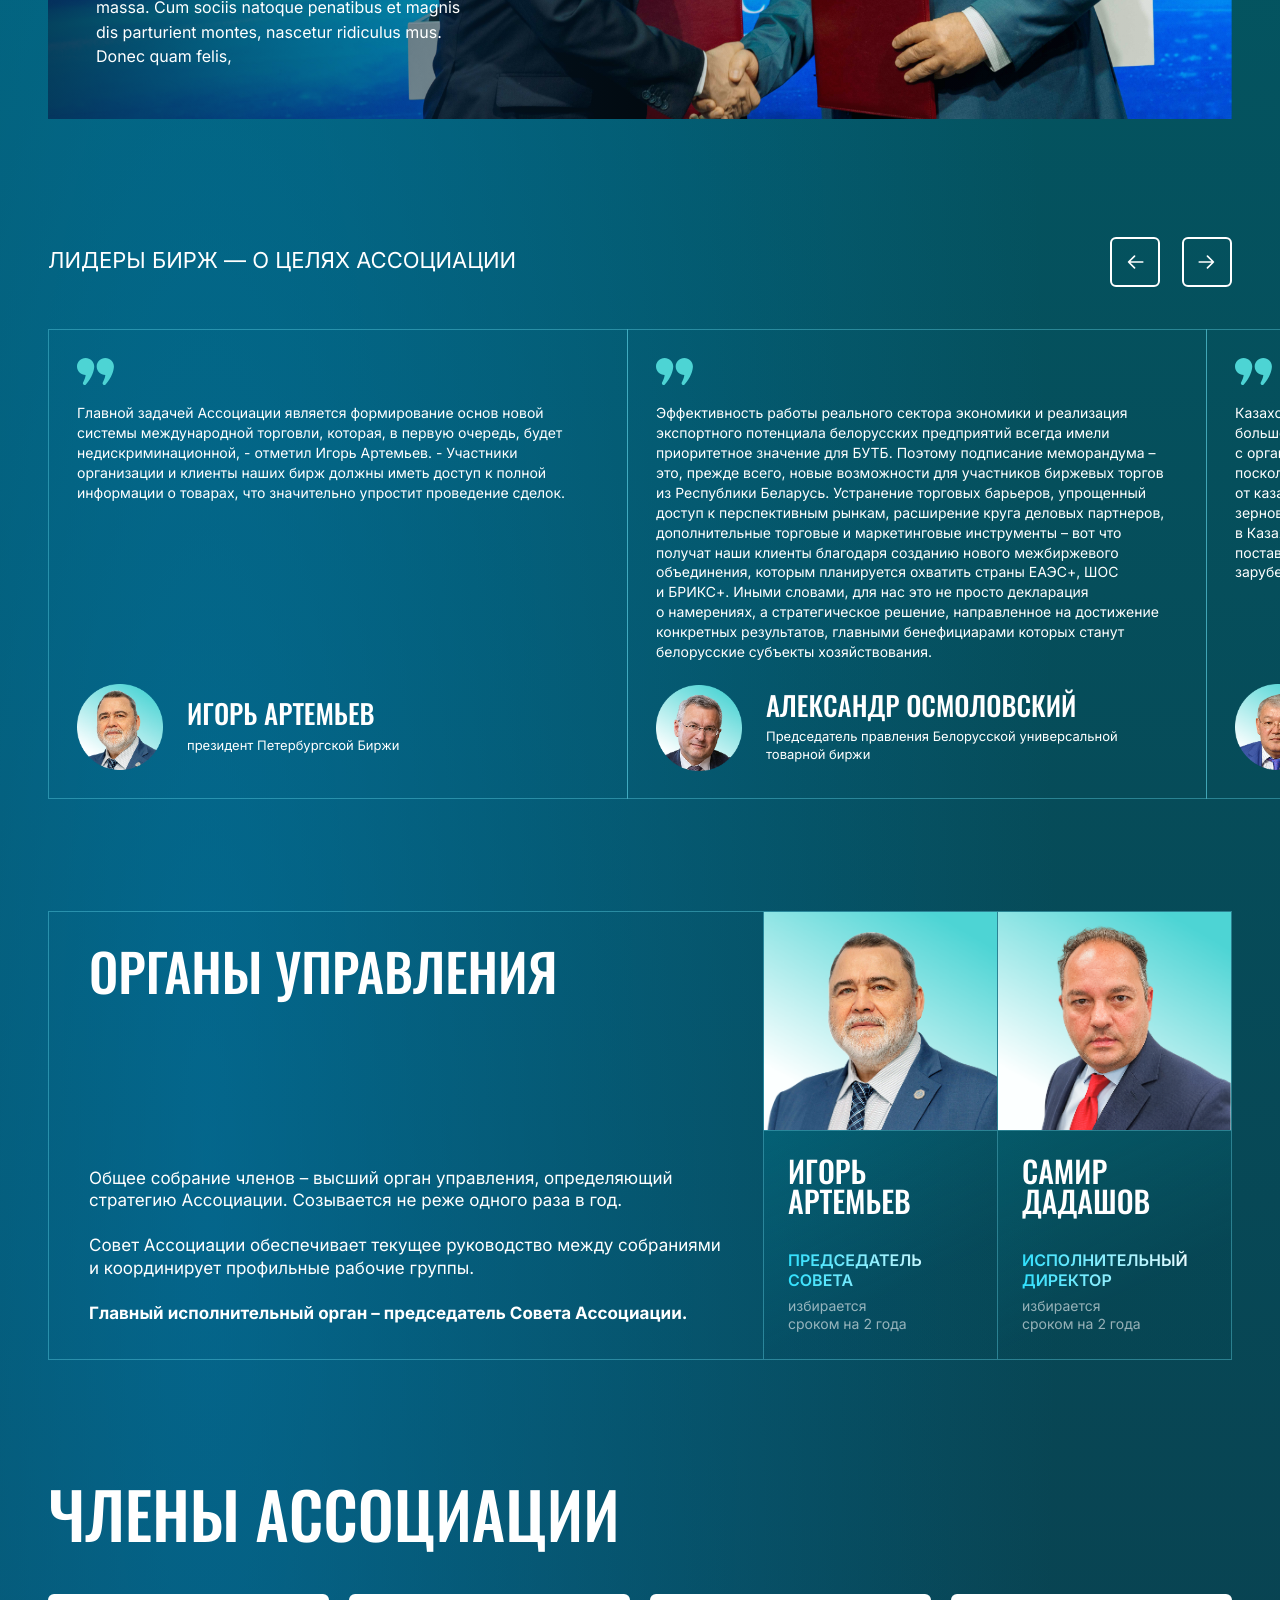
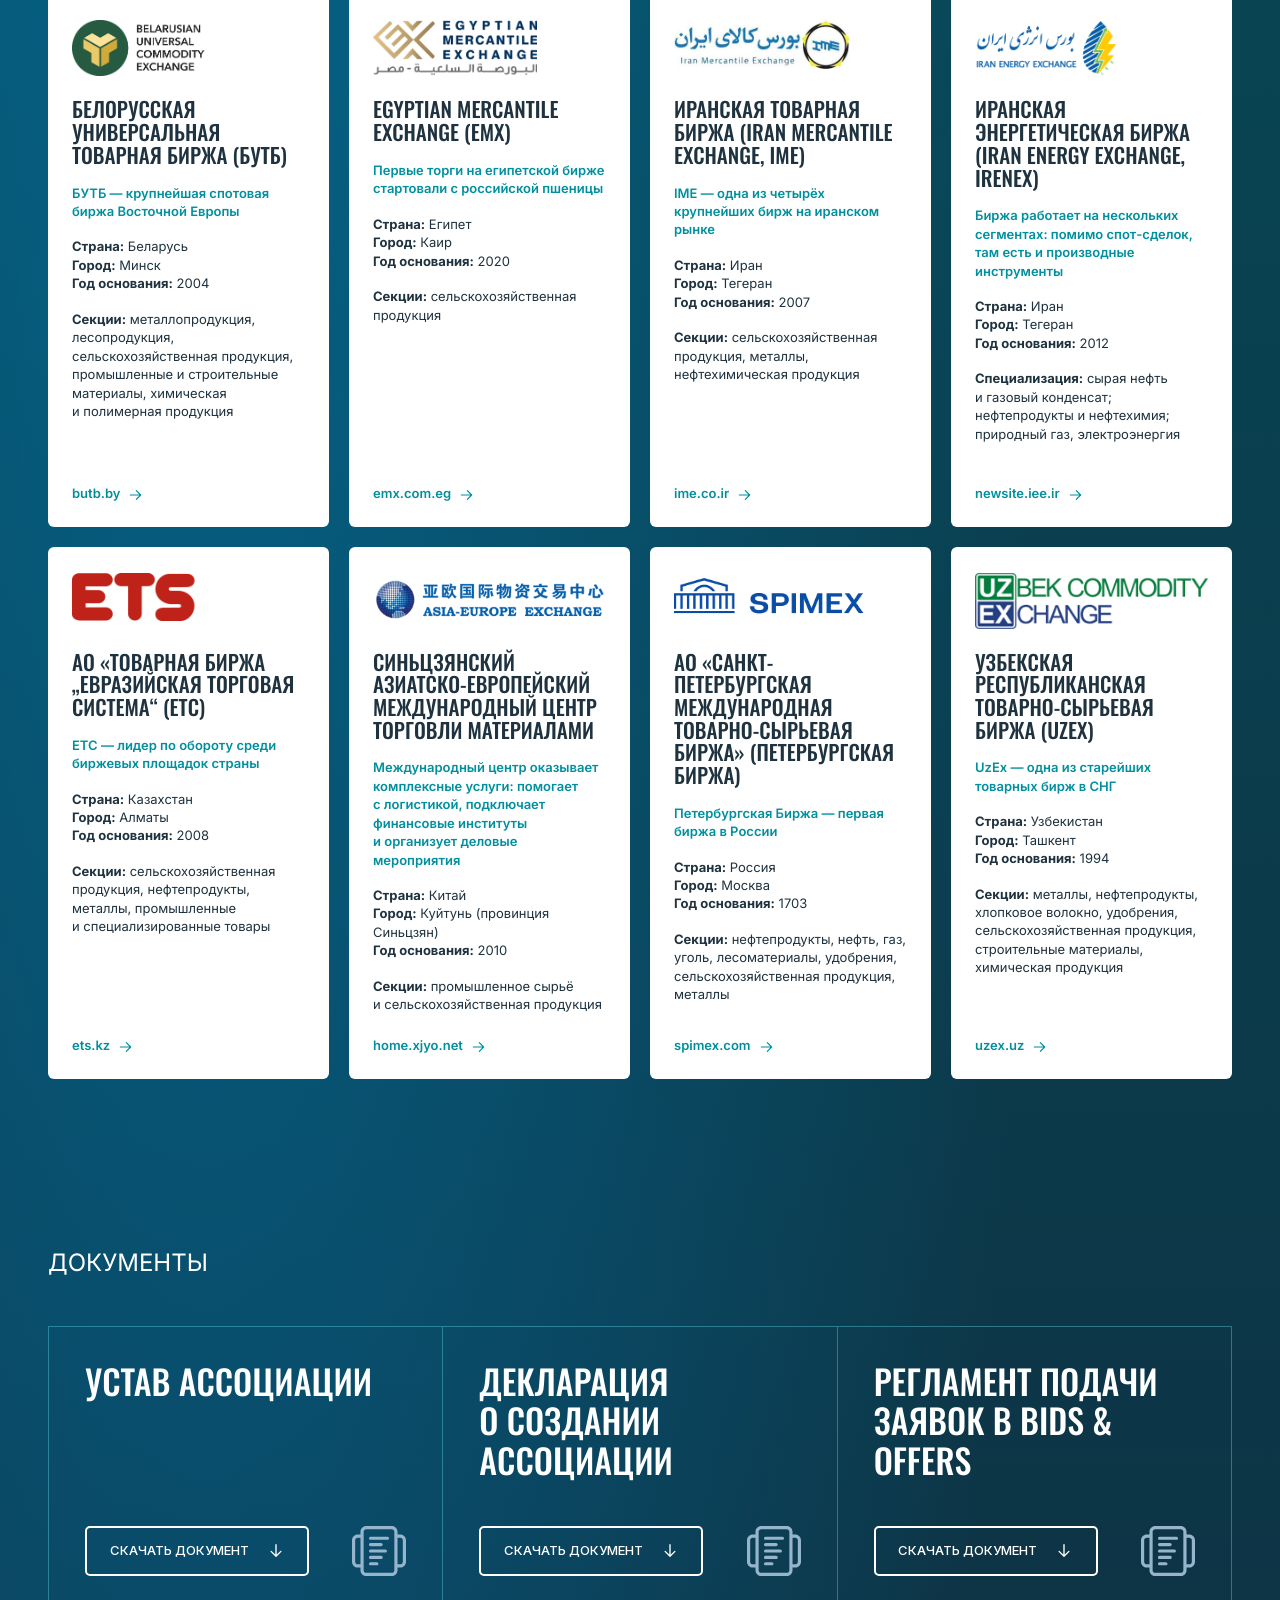
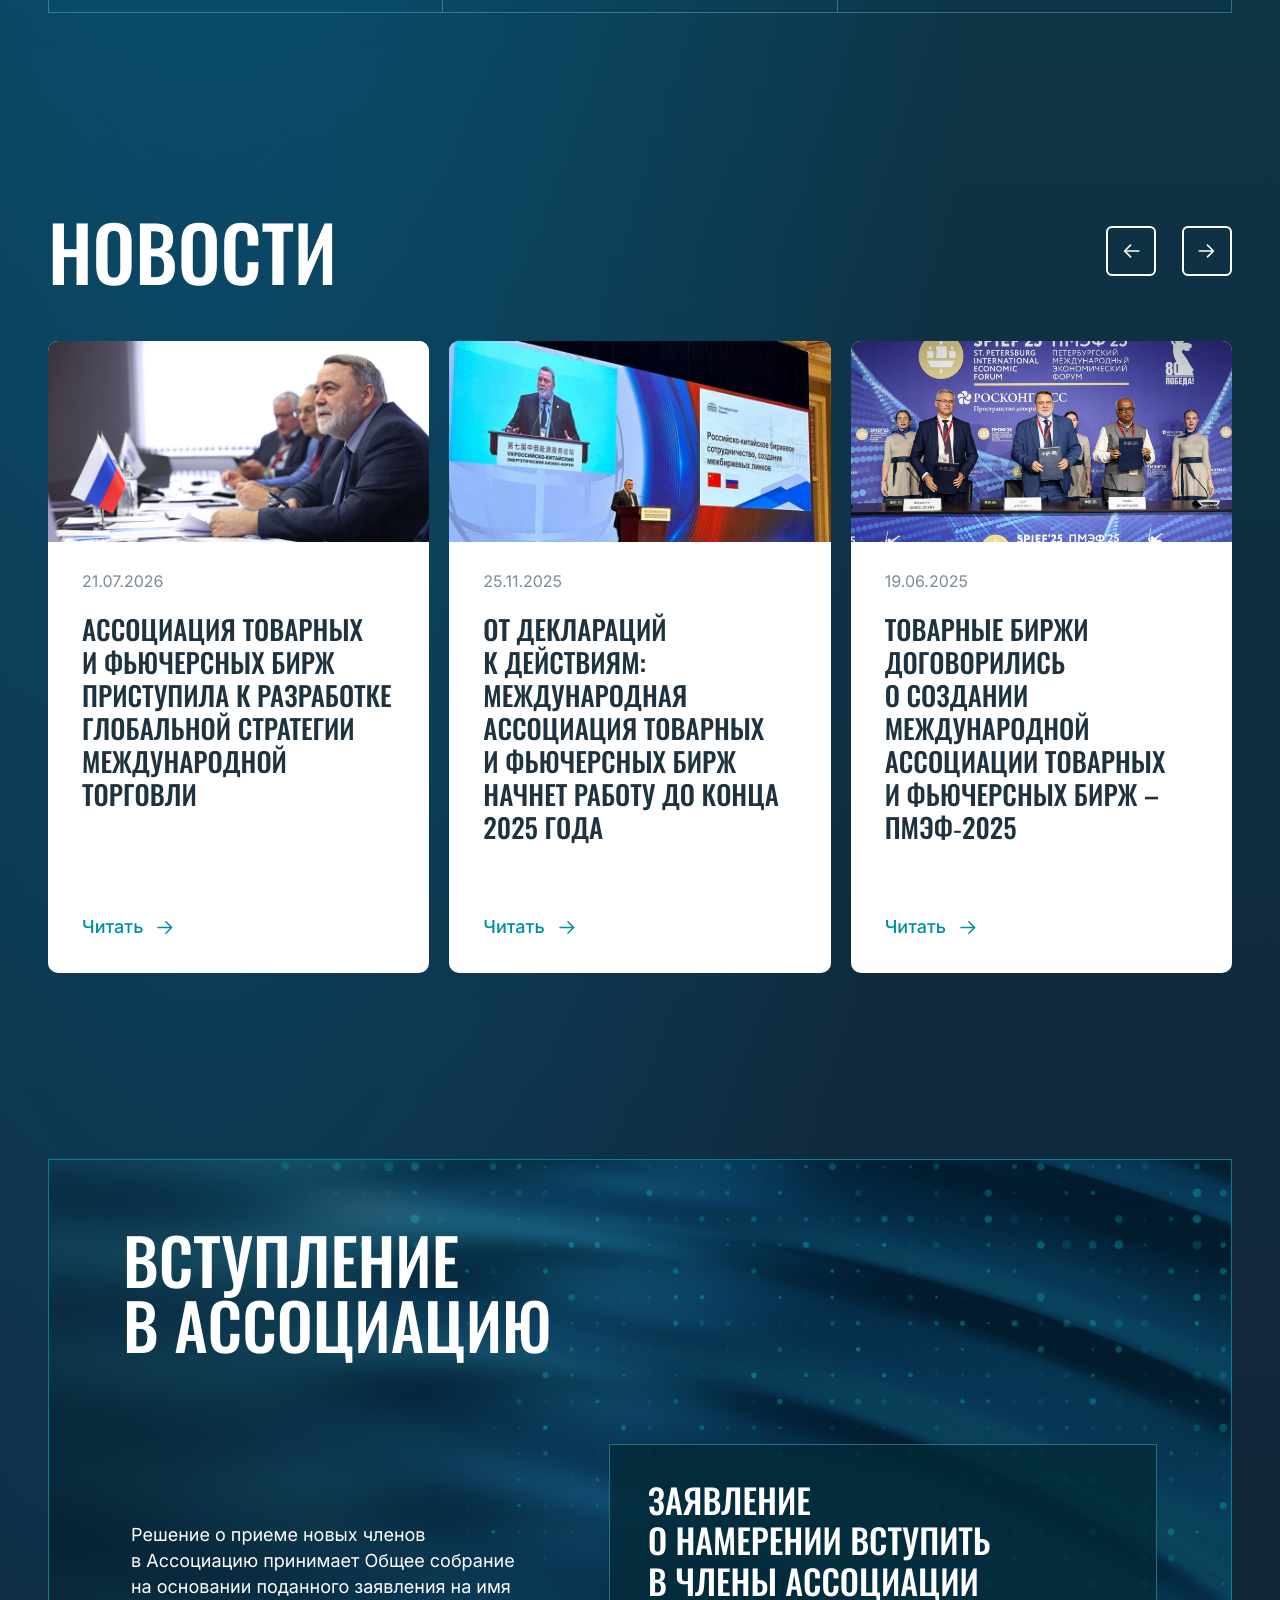
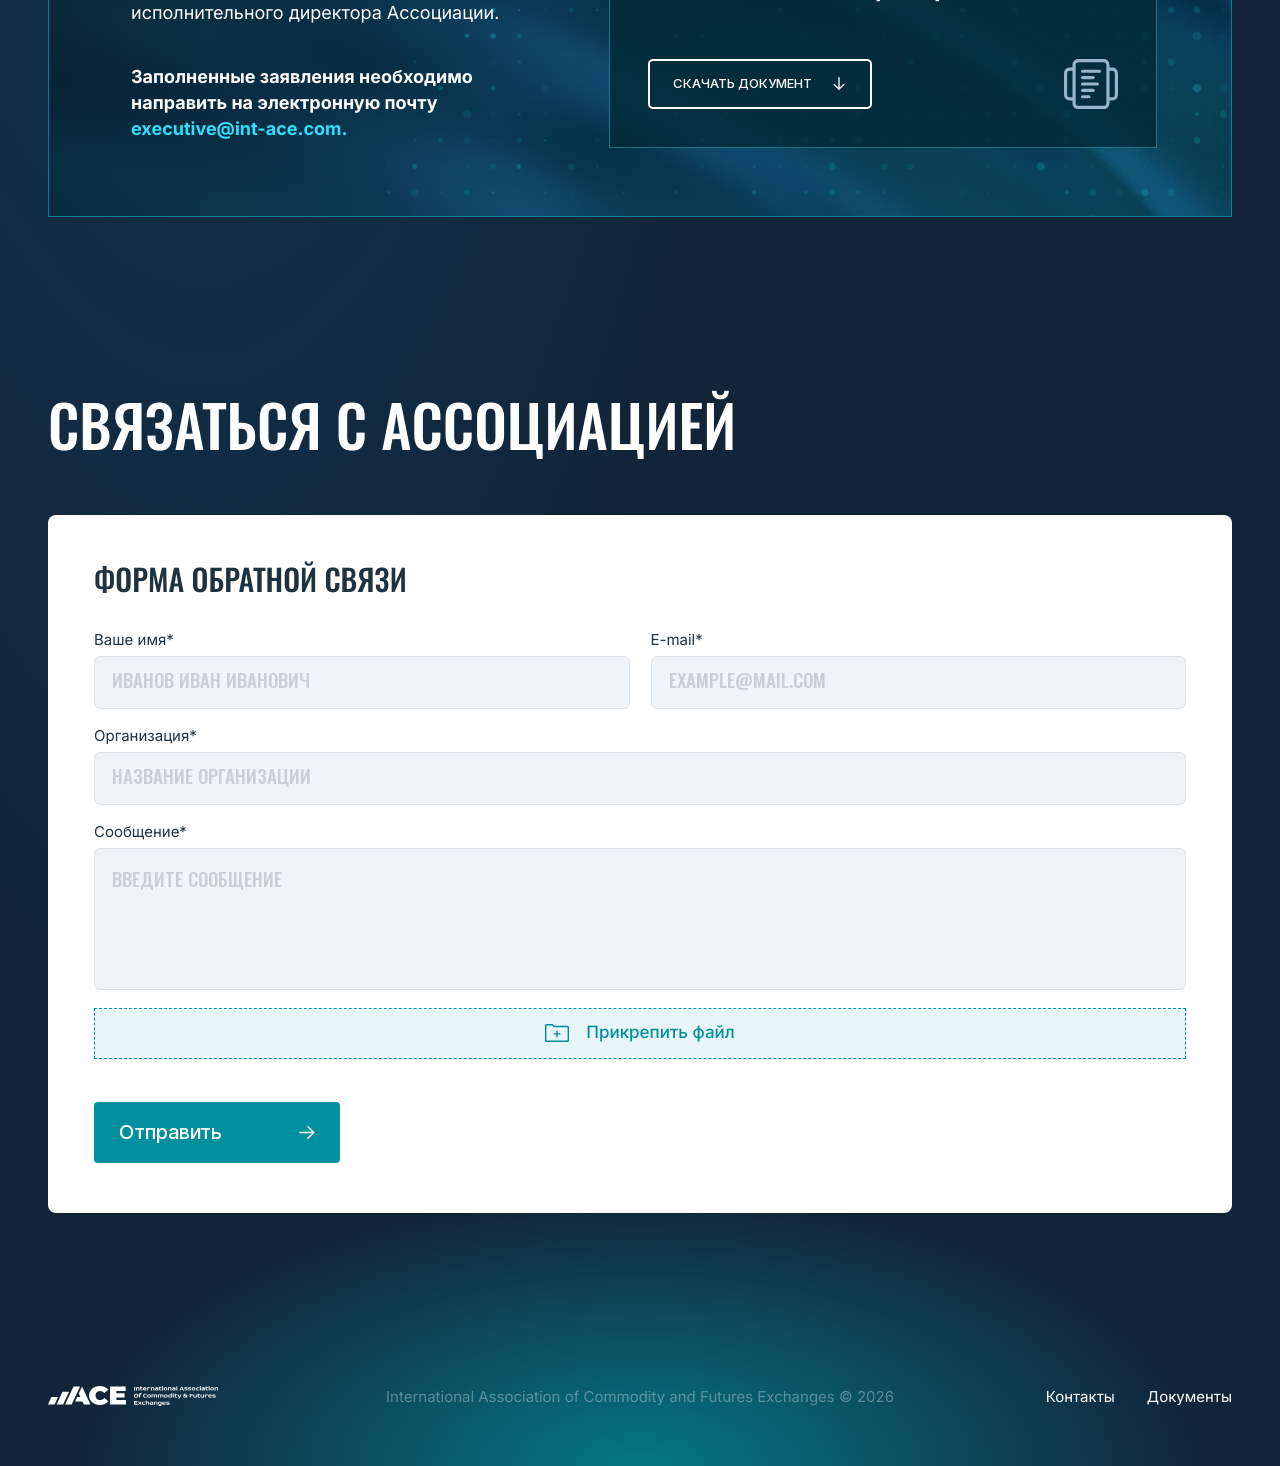
==== commit b1b4bb7e: "fix: stabilize ACE map and responsive country legend" ====
--- a/index.html
+++ b/index.html
@@ -316,6 +316,7 @@
         <h2 class="countries-map__title typo" id="countries-title">Страны—участники</h2>
 
         <div class="countries-map__desktop">
+          <div class="countries-map__viewport">
           <div class="countries-map__surface" data-map-scene>
             <img class="countries-map__map countries-map__map--desktop" src="assets/images/countries/map.png" alt="" width="2382" height="1722" loading="lazy">
             <svg class="countries-map__connections" aria-hidden="true" data-map-connections></svg>
@@ -331,6 +332,7 @@
               <img class="countries-map__logo countries-map__logo--asia" src="assets/images/countries/logos/asia-europe-exchange.png" alt="" width="327" height="87" data-map-logo="china">
             </div>
           </div>
+          </div>
 
           <div class="countries-map__cards">
             <button class="countries-map__country-card" type="button" data-map-country="russia">
@@ -351,13 +353,13 @@
             </button>
             <button class="countries-map__country-card" type="button" data-map-country="egypt">
               <span class="countries-map__country-heading"><img src="assets/images/flags/flag-egypt.png" alt="" width="140" height="92"><strong>Египет</strong></span>
-              <span class="countries-map__country-details"><span class="countries-map__country-copy">Egyptian Mercantile Exchange (EMX)</span></span>
+              <span class="countries-map__country-details"><span class="countries-map__country-copy">Egyptian Mercantile<span class="countries-map__copy-line"> Exchange (EMX)</span></span></span>
             </button>
             <button class="countries-map__country-card" type="button" data-map-country="iran">
               <span class="countries-map__country-heading"><img src="assets/images/flags/flag-iran.png" alt="" width="140" height="92"><strong>Иран</strong></span>
               <span class="countries-map__country-details">
-                <span class="countries-map__country-copy">Иранская товарная биржа (Iran Mercantile Exchange, IME)</span>
-                <span class="countries-map__country-copy">Иранская энергетическая биржа (Iran Energy Exchange, IRENEX)</span>
+                <span class="countries-map__country-copy">Иранская товарная биржа<span class="countries-map__copy-line"> (Iran Mercantile Exchange, IME)</span></span>
+                <span class="countries-map__country-copy">Иранская энергетическая биржа<span class="countries-map__copy-line"> (Iran Energy Exchange, IRENEX)</span></span>
               </span>
             </button>
             <button class="countries-map__country-card" type="button" data-map-country="china">
@@ -367,20 +369,6 @@
           </div>
         </div>
 
-        <div class="countries-map__mobile">
-          <div class="countries-map__mobile-map">
-            <img class="countries-map__map countries-map__map--mobile" src="assets/images/countries/map.png" alt="" width="2382" height="1722" loading="lazy">
-          </div>
-          <div class="countries-map__mobile-flags">
-            <div class="countries-map__mobile-country"><img src="assets/images/flags/flag-russia.png" alt="" width="140" height="92"><span>Россия</span></div>
-            <div class="countries-map__mobile-country"><img src="assets/images/flags/flag-belarus.png" alt="" width="140" height="92"><span>Беларусь</span></div>
-            <div class="countries-map__mobile-country"><img src="assets/images/flags/flag-kazakhstan.png" alt="" width="140" height="92"><span>Казахстан</span></div>
-            <div class="countries-map__mobile-country"><img src="assets/images/flags/flag-uzbekistan.png" alt="" width="140" height="92"><span>Узбекистан</span></div>
-            <div class="countries-map__mobile-country"><img src="assets/images/flags/flag-egypt.png" alt="" width="140" height="92"><span>Египет</span></div>
-            <div class="countries-map__mobile-country"><img src="assets/images/flags/flag-iran.png" alt="" width="140" height="92"><span>Иран</span></div>
-            <div class="countries-map__mobile-country"><img src="assets/images/flags/flag-china.png" alt="" width="140" height="92"><span>Китай</span></div>
-          </div>
-        </div>
       </section>
 
       <section class="events" id="events" aria-labelledby="events-title">
--- a/assets/css/styles.css
+++ b/assets/css/styles.css
@@ -1270,38 +1270,62 @@
    ========================================================================== */
 
 .countries-map {
+  --map-unit: 0.048828125vw;
   position: relative;
   z-index: 3;
-  min-height: clamp(900px, 65.05vw, 1132px);
+  container-type: inline-size;
   margin-top: -1px;
   overflow: hidden;
   color: #fff;
 }
 
+@supports (width: 1cqw) {
+  .countries-map { --map-unit: 0.048828125cqw; }
+}
+
 .countries-map__title {
   position: absolute;
   z-index: 5;
-  top: 7.8%;
-  left: max(var(--layout-pad), calc((100vw - 1540px) / 2));
+  top: calc(80 * var(--map-unit));
+  left: 5.56640625%;
   margin: 0;
   font-family: var(--font-body);
-  font-size: 22px;
-  line-height: 1.35;
+  font-size: max(20px, calc(25 * var(--map-unit)));
+  line-height: 1.28;
   letter-spacing: 0;
   font-weight: 500;
   text-transform: uppercase;
 }
 
 .countries-map__desktop {
+  position: relative;
+  min-height: calc(1302 * var(--map-unit));
+  padding-top: calc(152 * var(--map-unit));
+  padding-bottom: calc(188 * var(--map-unit));
+}
+
+/* One registered canvas at every viewport width. The readable legend may
+   increase the section height, but must never stretch the map or move pins. */
+.countries-map__viewport {
   position: absolute;
-  inset: 0;
+  inset: 0 0 auto;
+  width: 100%;
+  aspect-ratio: 2048 / 1302;
+}
+
+/* Reveal only opacity: no visual movement of map, logos or legend on entry. */
+.motion-ready .countries-map .countries-map__desktop.motion-reveal {
+  transform: none;
+  transition: opacity 420ms var(--motion-ease);
 }
 
 .countries-map__surface {
   position: absolute;
-  top: 55px;
-  left: 10%;
-  width: 90%;
+  /* Registered to the client's 2048 × 1302 reference by coastline, not pins.
+     Keep the map and its logos in one scene; the native map is 2382 × 1722. */
+  top: 1.638505889%;
+  left: -4.513889%;
+  width: 110.277778%;
   aspect-ratio: 2382 / 1722;
 }
 
@@ -1352,15 +1376,14 @@
   max-width: none;
   height: auto;
   transform-origin: center;
-  opacity: 0.88;
-  transition: opacity 320ms ease, transform 520ms cubic-bezier(.16, .84, .24, 1);
+  opacity: 1;
+  transition: filter 160ms ease;
   user-select: none;
 }
 
 .countries-map__logo.is-active {
   z-index: 5;
-  opacity: 1;
-  transform: scale(1.08);
+  filter: drop-shadow(0 0 4px rgba(128, 232, 242, 0.75));
 }
 
 /* Client design anchors, normalized to the 2382 × 1722 map image. */
@@ -1374,43 +1397,50 @@
 .countries-map__logo--emx { top: 43.332%; left: 33.413%; width: 5.730%; }
 
 .countries-map__cards {
-  position: absolute;
+  position: relative;
   z-index: 4;
-  top: 13.05%;
-  left: max(var(--layout-pad), calc((100vw - 1540px) / 2));
   display: flex;
-  width: clamp(208px, 13.4vw, 232px);
+  width: max(232px, 14.2578125%);
+  margin-left: 5.56640625%;
   flex-direction: column;
-  gap: 6px;
+  gap: max(4px, calc(6.8 * var(--map-unit)));
 }
 
 .countries-map__country-card {
-  display: grid;
+  display: flex;
+  flex-direction: column;
+  align-items: stretch;
+  justify-content: flex-start;
   width: 100%;
-  min-height: 50px;
-  grid-template-rows: auto 0fr;
-  padding: 9px 12px;
-  overflow: hidden;
-  border: 1px solid rgba(100, 220, 231, 0.42);
-  border-radius: 7px;
+  min-height: calc(117 * var(--map-unit));
+  padding: max(11px, calc(16 * var(--map-unit))) max(11px, calc(16 * var(--map-unit))) max(8px, calc(10 * var(--map-unit)));
+  border: max(1px, var(--map-unit)) solid rgba(100, 220, 231, 0.42);
+  border-radius: max(7px, calc(12 * var(--map-unit)));
   color: #fff;
   background: rgba(4, 83, 101, 0.54);
+  -webkit-backdrop-filter: blur(max(8px, calc(12 * var(--map-unit))));
+  backdrop-filter: blur(max(8px, calc(12 * var(--map-unit))));
   font: inherit;
   text-align: left;
   cursor: pointer;
-  transition: grid-template-rows 440ms cubic-bezier(.16, .84, .24, 1), background-color 320ms ease, border-color 320ms ease;
-}
-
-.countries-map__country-card:hover,
+  transition: background-color 160ms ease, border-color 160ms ease;
+}
+
+.countries-map__country-card[data-map-country="russia"] { min-height: calc(138 * var(--map-unit)); }
+.countries-map__country-card[data-map-country="iran"] { min-height: calc(176 * var(--map-unit)); }
+.countries-map__country-card[data-map-country="china"] { min-height: calc(137 * var(--map-unit)); }
+
 .countries-map__country-card:focus-visible,
 .countries-map__country-card.is-active {
   border-color: rgba(128, 232, 242, 0.88);
   background: rgba(4, 83, 101, 0.76);
 }
 
-.countries-map__country-card:hover,
-.countries-map__country-card:focus-visible {
-  grid-template-rows: auto 1fr;
+@media (hover: hover) and (pointer: fine) {
+  .countries-map__country-card:hover {
+    border-color: rgba(128, 232, 242, 0.88);
+    background: rgba(4, 83, 101, 0.76);
+  }
 }
 
 .countries-map__country-card:focus-visible {
@@ -1422,18 +1452,18 @@
   display: flex;
   min-width: 0;
   align-items: center;
-  gap: 9px;
+  gap: max(8px, calc(10 * var(--map-unit)));
 }
 
 .countries-map__country-heading img {
-  width: 30px;
+  width: max(32px, calc(50 * var(--map-unit)));
   height: auto;
-  flex: 0 0 30px;
+  flex: 0 0 auto;
 }
 
 .countries-map__country-heading strong {
   min-width: 0;
-  font-size: clamp(14px, 0.94vw, 16px);
+  font-size: max(16px, calc(20 * var(--map-unit)));
   line-height: 1.2;
   letter-spacing: 0;
   font-weight: 500;
@@ -1442,34 +1472,75 @@
 
 .countries-map__country-details {
   display: block;
-  min-height: 0;
-  overflow: hidden;
-  opacity: 0;
-  transform: translateY(-4px);
-  transition: opacity 320ms ease 60ms, transform 440ms cubic-bezier(.16, .84, .24, 1);
-}
-
-.countries-map__country-card:hover .countries-map__country-details,
-.countries-map__country-card:focus-visible .countries-map__country-details {
+  margin-top: max(10px, calc(16 * var(--map-unit)));
   opacity: 1;
-  transform: translateY(0);
+  transform: none;
 }
 
 .countries-map__country-copy {
   display: block;
-  margin-top: 9px;
-  font-size: clamp(11px, 0.7vw, 12px);
-  line-height: 1.35;
+  margin: 0;
+  color: rgba(255, 255, 255, 0.76);
+  font-size: max(12px, calc(14 * var(--map-unit)));
+  line-height: 1.42857143;
   letter-spacing: 0;
   font-weight: 400;
 }
 
 .countries-map__country-copy + .countries-map__country-copy {
-  margin-top: 12px;
-}
-
-.countries-map__mobile {
-  display: none;
+  margin-top: max(14px, calc(20 * var(--map-unit)));
+}
+
+.countries-map__copy-line { display: block; }
+
+@media (max-width: 1180px) {
+  .countries-map__title {
+    top: max(24px, calc(80 * var(--map-unit)));
+    left: max(20px, 5.56640625%);
+    right: 20px;
+    font-size: clamp(18px, 2.2vw, 24px);
+  }
+
+  .countries-map__desktop {
+    min-height: 0;
+    padding: 0 0 48px;
+  }
+
+  .countries-map__viewport {
+    position: relative;
+    inset: auto;
+    overflow: hidden;
+  }
+
+  .countries-map__connections { display: none; }
+
+  .countries-map__cards {
+    display: grid;
+    width: auto;
+    grid-template-columns: repeat(2, minmax(0, 1fr));
+    align-items: start;
+    gap: 12px;
+    margin: 24px max(20px, 5.56640625%) 0;
+  }
+
+  .countries-map__country-card,
+  .countries-map__country-card[data-map-country] {
+    min-height: 0;
+    height: 100%;
+    padding: 16px;
+    border-radius: 10px;
+  }
+
+  .countries-map__country-heading { gap: 10px; }
+  .countries-map__country-heading img { width: 40px; }
+  .countries-map__country-heading strong { font-size: 16px; }
+  .countries-map__country-details { margin-top: 14px; }
+  .countries-map__country-copy { font-size: 14px; line-height: 20px; }
+  .countries-map__country-copy + .countries-map__country-copy { margin-top: 16px; }
+}
+
+@media (max-width: 599px) {
+  .countries-map__cards { grid-template-columns: minmax(0, 1fr); }
 }
 
 .events {
@@ -2888,11 +2959,6 @@
 }
 
 @media (min-width: 901px) {
-  .countries-map__title,
-  .countries-map__cards {
-    left: max(var(--layout-pad), calc((100vw - var(--layout-max)) / 2));
-  }
-
   .events__inner,
   .leaders__inner,
   .governance__grid,
@@ -2967,77 +3033,6 @@
   .hero__copy { flex: 0 1 auto; }
   .hero__request { margin-top: 34px; }
   .hero__visual { display: none; }
-
-  .countries-map {
-    min-height: 0;
-    padding-top: clamp(46px, 7vw, 78px);
-  }
-
-  .countries-map__title {
-    position: relative;
-    top: auto;
-    left: auto;
-    width: calc(100% - (var(--layout-pad) * 2));
-    margin-inline: auto;
-    font-size: clamp(26px, 4.3vw, 48px);
-    line-height: 1.2;
-  }
-
-  .countries-map__desktop {
-    display: none;
-  }
-
-  .countries-map__mobile {
-    display: block;
-  }
-
-  .countries-map__mobile-map {
-    position: relative;
-    height: clamp(300px, 72vw, 805px);
-    margin-top: clamp(16px, 2vw, 24px);
-  }
-
-  .countries-map__map--mobile {
-    position: absolute;
-    top: 0;
-    left: -10vw;
-    width: 120vw;
-    max-width: none;
-    height: auto;
-    pointer-events: none;
-    user-select: none;
-  }
-
-  .countries-map__mobile-flags {
-    display: grid;
-    grid-template-columns: repeat(3, minmax(0, 1fr));
-    gap: clamp(24px, 3.2vw, 36px) clamp(18px, 3vw, 34px);
-    padding: 0 clamp(24px, 4.3vw, 48px) clamp(70px, 8vw, 90px);
-  }
-
-  .countries-map__mobile-country {
-    display: flex;
-    min-width: 0;
-    align-items: center;
-    gap: clamp(12px, 2vw, 24px);
-    color: #fff;
-  }
-
-  .countries-map__mobile-country img {
-    width: clamp(32px, 5.1vw, 58px);
-    height: auto;
-    flex: 0 0 auto;
-  }
-
-  .countries-map__mobile-country span {
-    min-width: 0;
-    white-space: nowrap;
-    font-size: clamp(15px, 2.75vw, 31px);
-    line-height: 1.2;
-    letter-spacing: 0;
-    font-weight: 400;
-    text-transform: uppercase;
-  }
 
   .governance {
     padding: 42px 0 68px;
@@ -3448,19 +3443,6 @@
 }
 
 @media (max-width: 520px) {
-  .countries-map__mobile-map {
-    height: clamp(300px, 86vw, 390px);
-  }
-
-  .countries-map__mobile-flags {
-    grid-template-columns: repeat(2, minmax(0, 1fr));
-    column-gap: 18px;
-  }
-
-  .countries-map__mobile-country span {
-    font-size: clamp(13px, 4vw, 17px);
-  }
-
   .documents-section__inner {
     width: calc(100% - 38px);
   }
@@ -4494,18 +4476,6 @@
     font-size: 40px;
   }
 
-  .countries-map__mobile-country {
-    gap: 8px;
-  }
-
-  .countries-map__mobile-country img {
-    width: 28px;
-  }
-
-  .countries-map__mobile-country span {
-    font-size: 12px;
-  }
-
   .timeline__card:nth-child(6) p {
     padding: 22px;
     font-size: 14px;
